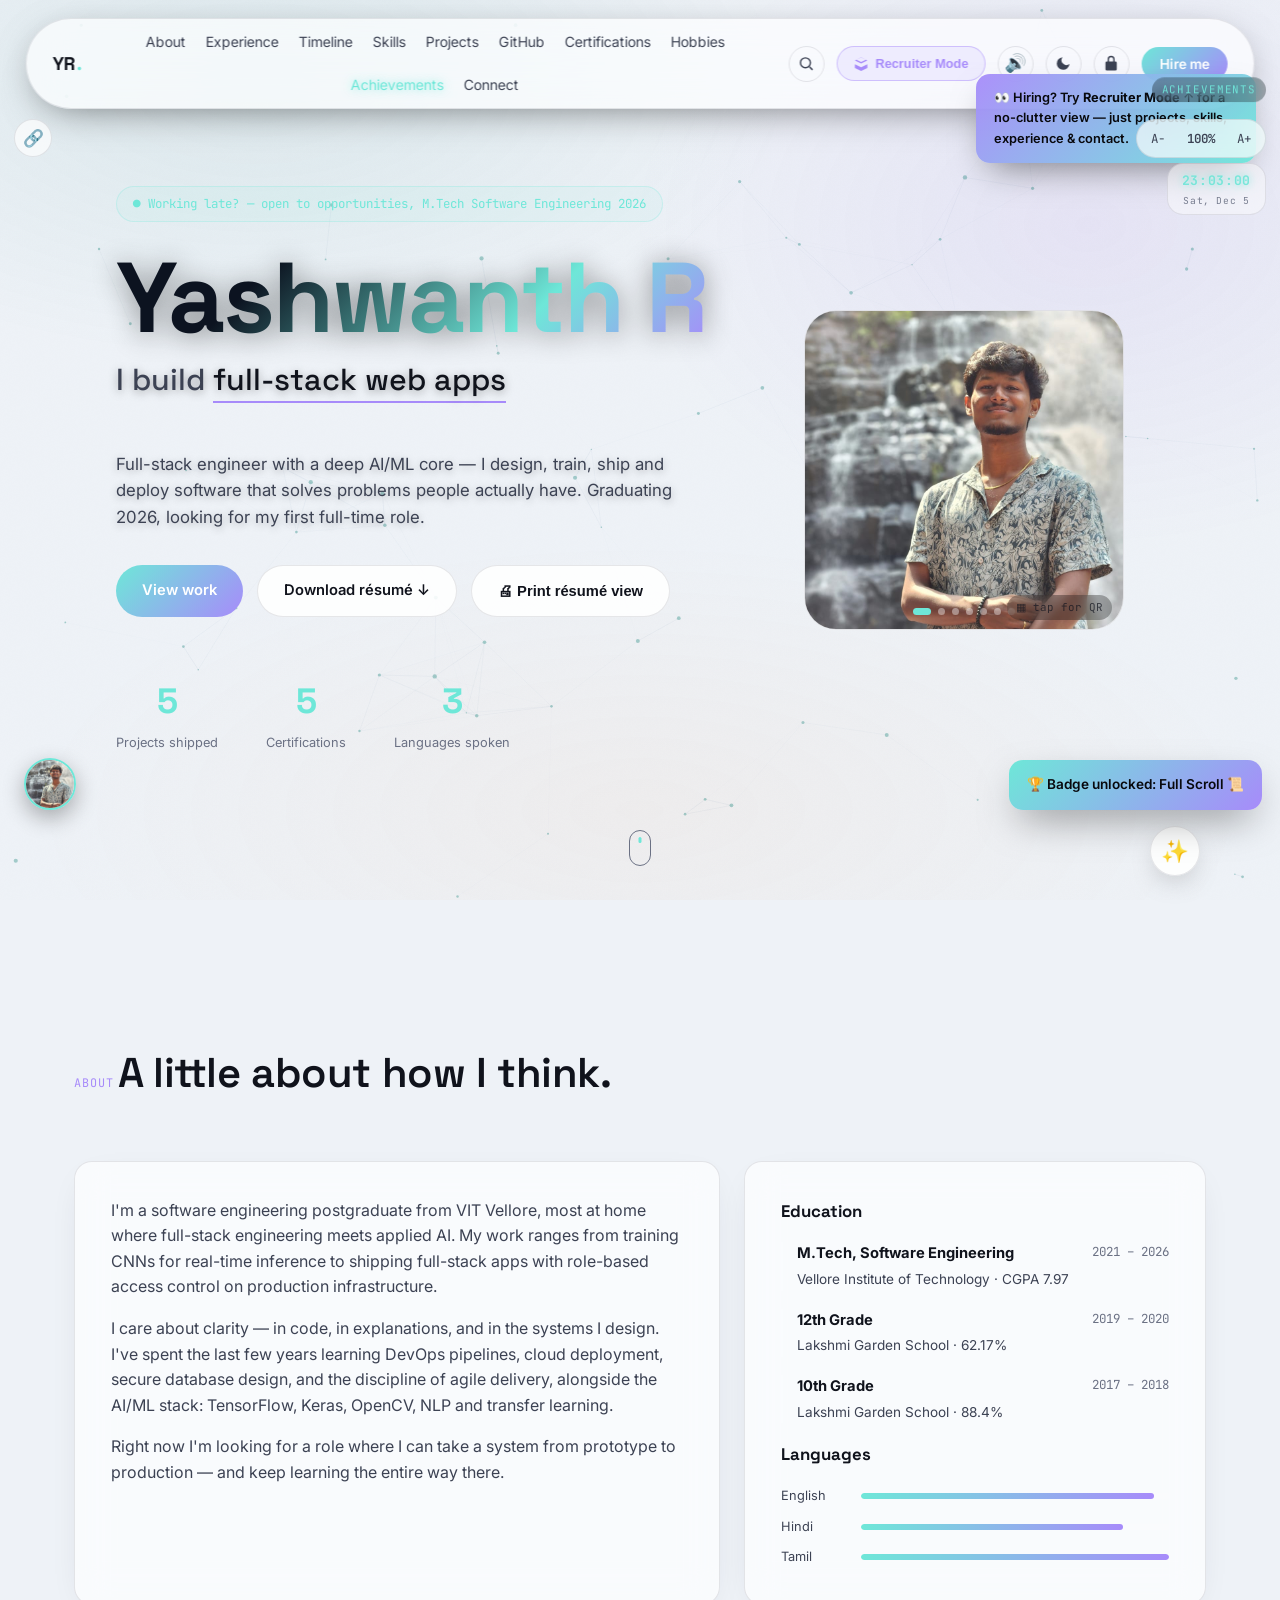
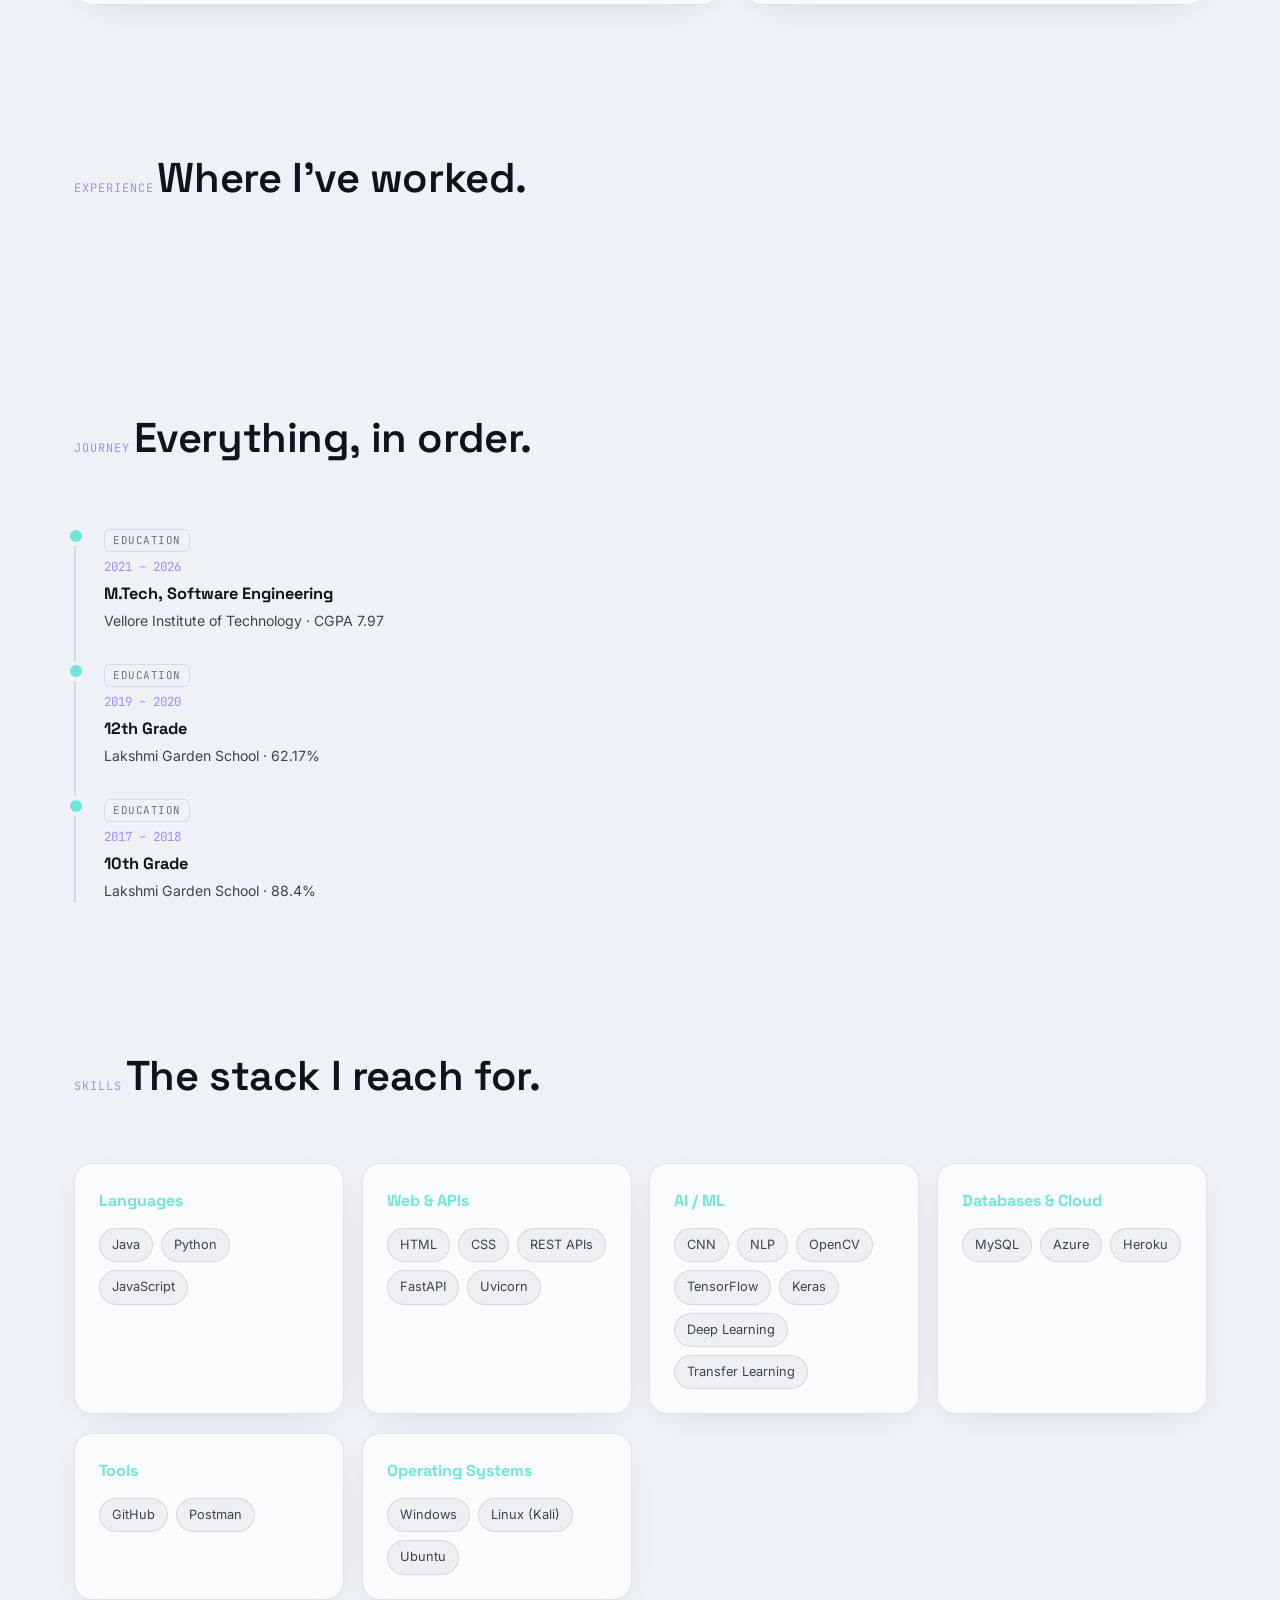
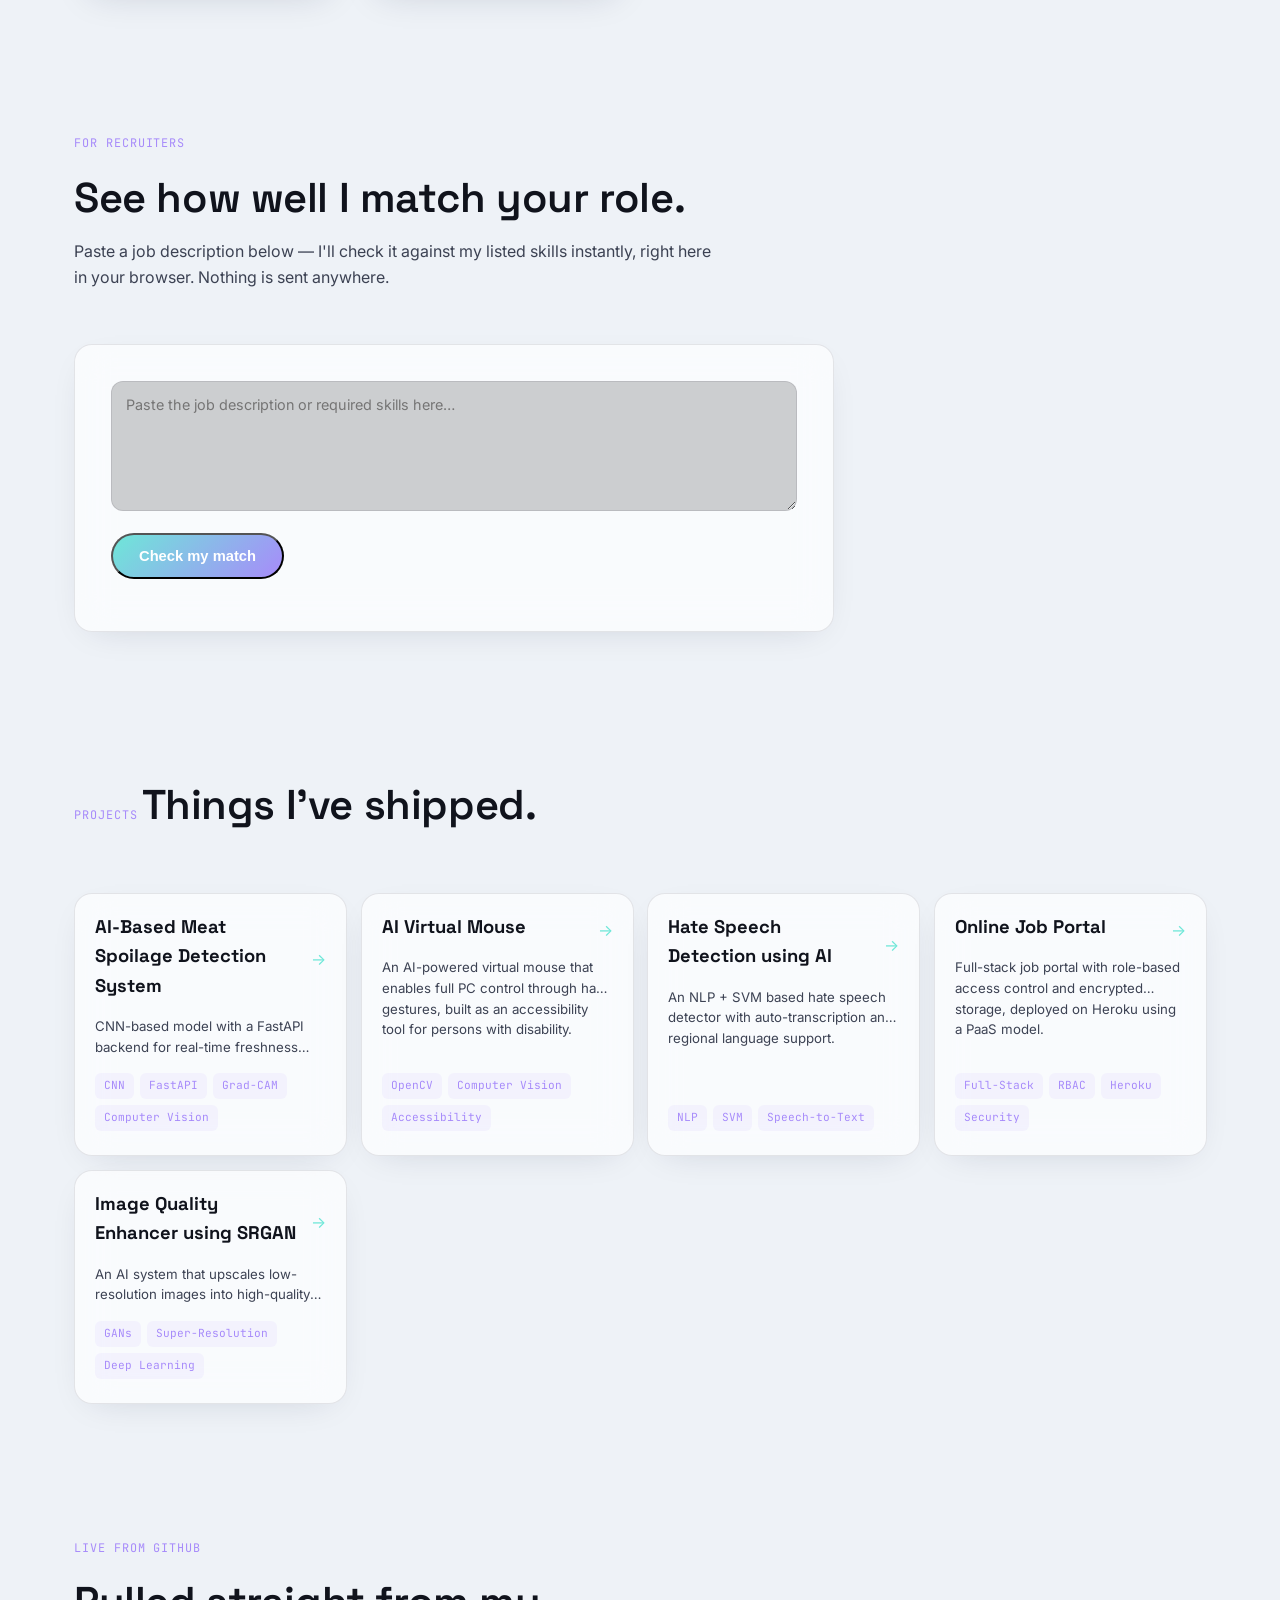
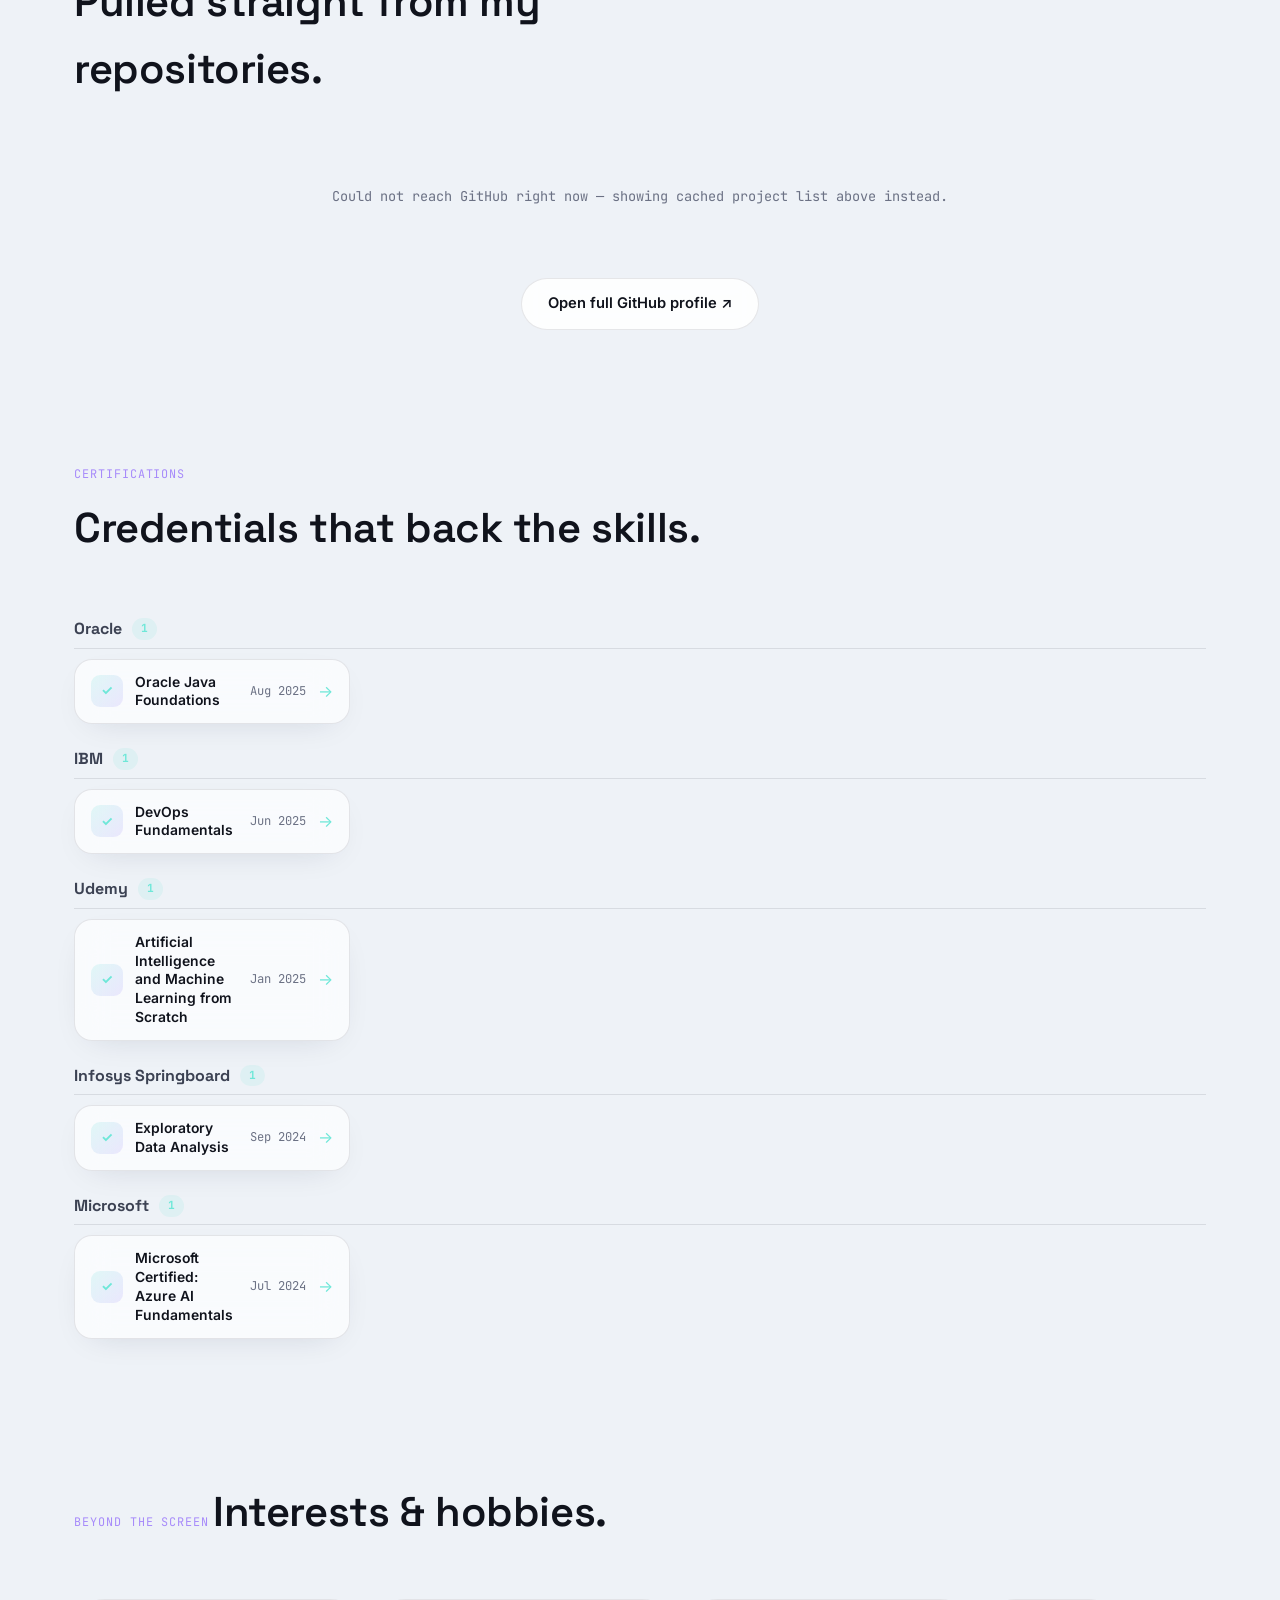
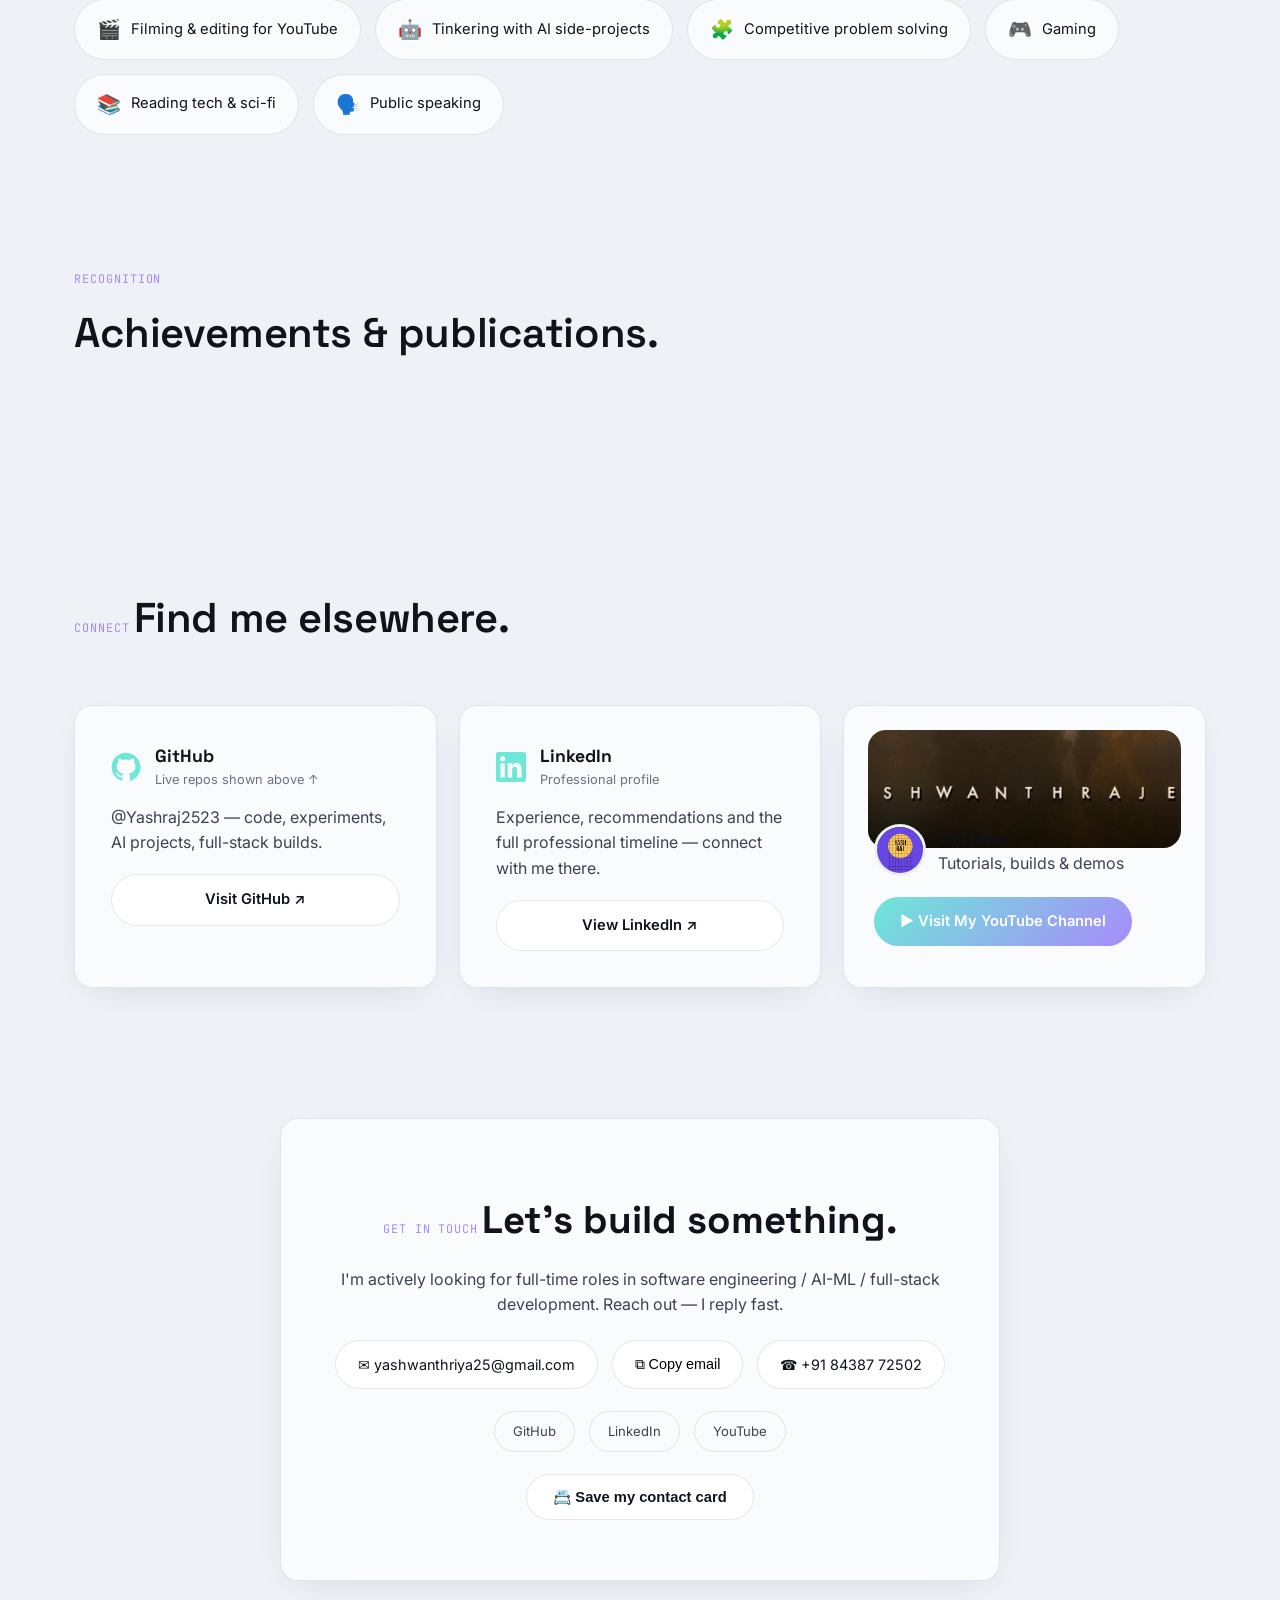
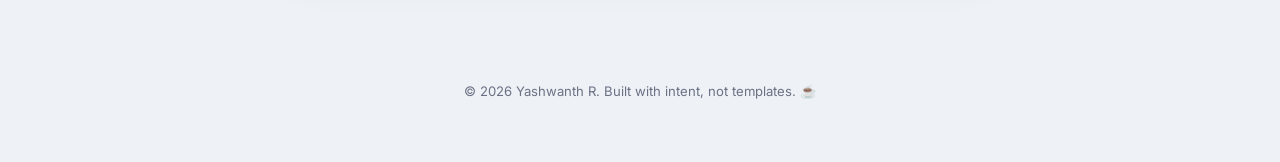
==== index.html @ ae6b4505 "Add files via upload" ====
<!DOCTYPE html>
<html lang="en">
<head>
<meta charset="UTF-8" />
<meta name="viewport" content="width=device-width, initial-scale=1.0" />
<title>Yashwanth R — Software Engineer | Full-Stack & AI/ML Portfolio</title>
<meta name="description" content="Portfolio of Yashwanth R — full-stack & AI/ML engineer graduating 2026 from VIT Vellore. Projects, certifications, live GitHub repos, and contact details for recruiters." />
<meta name="keywords" content="Yashwanth R, software engineer portfolio, full stack developer, AI ML engineer, fresher software engineer, VIT Vellore, Python developer, machine learning projects, hire fresher" />
<meta name="author" content="Yashwanth R" />
<link rel="canonical" href="https://yashraj2523.github.io/" />
<meta name="theme-color" content="#0a0d14" />
<meta property="og:title" content="Yashwanth R — Software Engineer" />
<meta property="og:description" content="Full-stack & AI/ML engineer, M.Tech Software Engineering 2026. Projects, certifications, GitHub & more." />
<meta property="og:type" content="website" />
<meta property="og:url" content="https://yashraj2523.github.io/" />
<meta name="twitter:card" content="summary" />
<link rel="icon" href="data:image/svg+xml,%3Csvg xmlns='http://www.w3.org/2000/svg' viewBox='0 0 32 32'%3E%3Crect width='32' height='32' rx='8' fill='%230a0d14'/%3E%3Ctext x='16' y='22' font-size='15' font-family='Arial' fill='%236ee7d8' text-anchor='middle'%3EYR%3C/text%3E%3C/svg%3E" />
<link rel="apple-touch-icon" href="data:image/svg+xml,%3Csvg xmlns='http://www.w3.org/2000/svg' viewBox='0 0 180 180'%3E%3Crect width='180' height='180' rx='40' fill='%230a0d14'/%3E%3Ctext x='90' y='118' font-size='80' font-family='Arial' fill='%236ee7d8' text-anchor='middle'%3EYR%3C/text%3E%3C/svg%3E" />
<link rel="manifest" href="manifest.json" />

<!-- Google Search Console: replace YOUR_VERIFICATION_CODE then uncomment
<meta name="google-site-verification" content="YOUR_VERIFICATION_CODE" />
-->

<!-- Google Analytics: replace G-XXXXXXXXXX with your GA4 Measurement ID then uncomment both tags
<script async src="https://www.googletagmanager.com/gtag/js?id=G-XXXXXXXXXX"></script>
<script>
  window.dataLayer = window.dataLayer || [];
  function gtag(){dataLayer.push(arguments);}
  gtag('js', new Date());
  gtag('config', 'G-XXXXXXXXXX');
</script>
-->


<link rel="preconnect" href="https://fonts.googleapis.com">
<link href="https://fonts.googleapis.com/css2?family=Space+Grotesk:wght@400;500;600;700&family=Inter:wght@400;500;600;700&family=JetBrains+Mono:wght@400;500&display=swap" rel="stylesheet">

<link rel="stylesheet" href="style.css" />
</head>
<body>

<!-- ================= INTRO SPLASH ================= -->
<div id="introSplash" class="intro-splash">
  <div class="intro-splash-inner">
    <span class="intro-logo">YR<span class="logo-dot">.</span></span>
    <p>For the full experience — animations, parallax &amp; all the little details —<br><strong>view this on a desktop.</strong></p>
    <div class="intro-progress"><div class="intro-progress-bar"></div></div>
  </div>
  <audio id="introSound" src="audio/intro-chime.mp3" preload="auto"></audio>
</div>

<!-- ================= AMBIENT BACKGROUND ================= -->
<div id="wallpaper"></div>
<canvas id="constellation"></canvas>
<canvas id="matrixCanvas" class="matrix-canvas hidden"></canvas>
<div class="grain"></div>

<!-- ================= CONNECT QUICK-JUMP (top-left) ================= -->
<a href="#connect" class="connect-quickjump" title="Jump to Connect">🔗</a>

<!-- ================= SCROLL SECTION LABEL ================= -->
<div id="scrollSectionLabel" class="scroll-section-label"></div>

<!-- ================= LIVE CLOCK ================= -->
<div id="liveClock" class="live-clock" title="Local time">
  <span id="clockDigital" class="clock-digital"></span>
  <svg id="clockAnalog" class="clock-analog hidden" viewBox="0 0 100 100">
    <circle cx="50" cy="50" r="46" class="clock-face" />
    <line id="clockHourHand" x1="50" y1="50" x2="50" y2="28" class="clock-hand clock-hand-hour" />
    <line id="clockMinHand" x1="50" y1="50" x2="50" y2="16" class="clock-hand clock-hand-min" />
    <line id="clockSecHand" x1="50" y1="50" x2="50" y2="12" class="clock-hand clock-hand-sec" />
    <circle cx="50" cy="50" r="2.5" class="clock-pin" />
  </svg>
  <span id="clockDate" class="clock-date"></span>
</div>

<!-- ================= FONT SIZE CONTROL (always visible) ================= -->
<div id="fontSizeControl" class="font-size-control" role="group" aria-label="Adjust text size">
  <button id="fontSizeDown" type="button" aria-label="Decrease text size">A−</button>
  <button id="fontSizeReset" type="button" aria-label="Reset text size" title="Reset">100%</button>
  <button id="fontSizeUp" type="button" aria-label="Increase text size">A+</button>
</div>

<!-- ================= NAV ================= -->

<nav class="navbar viewer-navbar glass">
  <a href="#" id="logoHome" class="logo">YR<span class="logo-dot">.</span></a>
  <div class="navlinks" id="navLinks"></div>
  <div class="nav-actions">
    <button id="searchBtn" class="icon-btn" title="Search (Ctrl+K)">
      <svg viewBox="0 0 24 24" fill="none" stroke="currentColor" stroke-width="2"><circle cx="11" cy="11" r="7"/><path d="M21 21l-4.3-4.3"/></svg>
    </button>
    <button id="recruiterModeBtn" class="recruiter-mode-pill" aria-pressed="false" title="Recruiter Mode — see only the essentials: projects, skills, experience, certs, contact">
      <svg viewBox="0 0 24 24" fill="currentColor" width="15" height="15"><path d="M12 2 2 7l10 5 10-5-10-5Zm0 7.5L4.5 6 12 2.5 19.5 6 12 9.5ZM2 13l10 5 10-5v6l-10 5-10-5v-6Z"/></svg>
      <span class="recruiter-label">Recruiter Mode</span>
    </button>
    <button id="soundToggleBtn" class="icon-btn" title="Toggle sound">🔊</button>
    <button id="themeToggle" class="icon-btn" title="Toggle light/dark">
      <svg id="themeIconMoon" viewBox="0 0 24 24" fill="currentColor"><path d="M21 12.79A9 9 0 1 1 11.21 3a7 7 0 0 0 9.79 9.79Z"/></svg>
      <svg id="themeIconSun" viewBox="0 0 24 24" fill="currentColor" style="display:none"><path d="M12 4V2m0 20v-2M4 12H2m20 0h-2M5.64 5.64 4.22 4.22m15.56 1.42 1.42-1.42M5.64 18.36l-1.42 1.42m15.56-1.42 1.42 1.42M12 7a5 5 0 1 0 0 10 5 5 0 0 0 0-10Z"/></svg>
    </button>
    <div class="nav-auth-wrap">
      <button id="adminLockBtn" class="icon-btn" type="button" title="Owner sign in">
        <svg viewBox="0 0 24 24" fill="currentColor"><path d="M12 1a5 5 0 0 0-5 5v3H6a2 2 0 0 0-2 2v9a2 2 0 0 0 2 2h12a2 2 0 0 0 2-2v-9a2 2 0 0 0-2-2h-1V6a5 5 0 0 0-5-5Zm-3 8V6a3 3 0 1 1 6 0v3H9Z"/></svg>
      </button>
      <div id="loginPopup" class="login-popup hidden">
        <div class="admin-field"><label>Email</label><input id="loginEmail" type="email" autocomplete="username" /></div>
        <div class="admin-field"><label>Password</label><input id="loginPass" type="password" autocomplete="current-password" /></div>
        <button id="loginSubmitBtn" class="btn btn-primary btn-block" type="button">Sign in</button>
        <p id="loginStatus" class="modal-status"></p>
      </div>
    </div>
    <button id="hireMeBtn" type="button" class="navcta">Hire me</button>
  </div>
</nav>

<button id="backToTop" class="back-to-top hidden" title="Back to top">↑</button>

<!-- ================= COMMAND PALETTE / GLOBAL SEARCH (Ctrl+K) ================= -->
<div id="paletteOverlay" class="modal-overlay hidden">
  <div class="glass modal-box palette-box">
    <input id="paletteInput" type="text" placeholder="Search projects, skills, certifications… or type a command" autocomplete="off" />
    <div id="paletteResults" class="palette-results"></div>
    <div class="palette-hint">↑↓ to navigate · Enter to select · Esc to close</div>
  </div>
</div>

<main id="scaleWrapper">

  <!-- ================= HERO ================= -->
  <section class="hero" id="hero">
    <div class="hero-inner hero-grid">
      <div class="hero-text">
        <p class="eyebrow" id="heroEyebrow" data-rotate-status>● Open to opportunities — M.Tech Software Engineering, 2026</p>
        <h1 class="hero-name" data-edit="hero_name">Yashwanth R</h1>
        <h2 class="hero-role">
          <span class="role-fixed">I build </span><span id="roleCycler" class="role-cycle">intelligent systems</span>
        </h2>
        <p class="hero-sub" data-edit="hero_sub">Full-stack engineer with a deep AI/ML core — I design, train, ship and deploy software that solves problems people actually have. Graduating 2026, looking for my first full-time role.</p>
        <div class="hero-actions">
          <a href="#projects" class="btn btn-primary">View work</a>
          <a id="resumeDownloadBtn" href="Yashwanth_Resume.pdf" download class="btn btn-glass">Download résumé ↓</a>
          <button id="printResumeBtn" type="button" class="btn btn-glass" title="Open a clean, printable one-page view of this portfolio">🖨 Print résumé view</button>
        </div>
        <div class="hero-stats">
          <div class="stat"><span class="stat-num" id="statProjects" data-count="0">0</span><span class="stat-label">Projects shipped</span></div>
          <div class="stat"><span class="stat-num" id="statCerts" data-count="0">0</span><span class="stat-label">Certifications</span></div>
          <div class="stat"><span class="stat-num" id="statLangs" data-count="0">0</span><span class="stat-label">Languages spoken</span></div>
        </div>
      </div>

      <div class="hero-photo-wrap">
        <div id="avatarFlip" class="avatar-flip" role="button" tabindex="0" aria-label="Click to reveal a QR code for this site" title="Click to flip: photo ↔ QR code">
          <div class="avatar-flip-inner">
            <div class="avatar-flip-front">
              <div id="profileSlideshow" class="slideshow glass" tabindex="0" aria-label="Profile photo slideshow">
                <div id="slideshowTrack" class="slideshow-track"></div>
                <button id="slidePrev" class="slide-arrow prev" aria-label="Previous photo" type="button">‹</button>
                <button id="slideNext" class="slide-arrow next" aria-label="Next photo" type="button">›</button>
                <div id="slideshowDots" class="slideshow-dots"></div>
              </div>
            </div>
            <div class="avatar-flip-back glass">
              <img id="qrImage" alt="QR code linking to this site" />
              <p>Scan to share this page</p>
              <button id="qrCopyBtn" class="btn btn-glass" type="button">Copy link instead</button>
            </div>
          </div>
          <span class="avatar-flip-hint" aria-hidden="true">▦ tap for QR</span>
        </div>
      </div>
    </div>
    <div class="scroll-cue"><span></span></div>
  </section>

  <!-- ================= ABOUT ================= -->
  <section class="section" id="about">
    <div class="section-head">
      <span class="tag">About</span>
      <h2>A little about how I think.</h2>
    </div>
    <div class="about-grid">
      <div class="glass panel about-text" data-edit="about_text">
        <p>I'm a software engineering postgraduate from VIT Vellore (CGPA 7.97), most at home where full-stack engineering meets applied AI. My work ranges from training CNNs for real-time inference to shipping full-stack apps with role-based access control on production infrastructure.</p>
        <p>I care about clarity — in code, in explanations, and in the systems I design. I've spent the last few years learning DevOps pipelines, cloud deployment, secure database design, and the discipline of agile delivery, alongside the AI/ML stack: TensorFlow, Keras, OpenCV, NLP and transfer learning.</p>
        <p>Right now I'm looking for a role where I can take a system from prototype to production — and keep learning the entire way there.</p>
      </div>
      <div class="glass panel about-edu">
        <h3>Education</h3>
        <div id="eduList"></div>
        <h3 class="lang-head">Languages</h3>
        <div class="lang-bars" id="langBars"></div>
      </div>
    </div>
  </section>

  <!-- ================= EXPERIENCE ================= -->
  <section class="section" id="experience">
    <div class="section-head">
      <span class="tag">Experience</span>
      <h2>Where I've worked.</h2>
    </div>
    <div class="experience-list" id="experienceList"></div>
  </section>

  <!-- ================= TIMELINE ================= -->
  <section class="section" id="timeline">
    <div class="section-head">
      <span class="tag">Journey</span>
      <h2>Everything, in order.</h2>
    </div>
    <div class="timeline-track" id="timelineTrack"></div>
  </section>

  <!-- ================= SKILLS ================= -->
  <section class="section" id="skills">
    <div class="section-head">
      <span class="tag">Skills</span>
      <h2>The stack I reach for.</h2>
    </div>
    <div class="skills-grid" id="skillsGrid">
      <!-- populated by JS from SITE_DATA so it's editable -->
    </div>
  </section>

  <!-- ================= SKILL MATCH ANALYZER ================= -->
  <section class="section" id="skillMatch">
    <div class="section-head">
      <span class="tag">For Recruiters</span>
      <h2>See how well I match your role.</h2>
      <p class="muted" style="margin-top:8px;">Paste a job description below — I'll check it against my listed skills instantly, right here in your browser. Nothing is sent anywhere.</p>
    </div>
    <div class="glass panel" style="max-width:760px;">
      <textarea id="jdInput" placeholder="Paste the job description or required skills here…" style="width:100%; min-height:130px; background:rgba(0,0,0,.18); border:1px solid var(--glass-border); border-radius:12px; padding:14px; color:var(--ink-0); font-size:.9rem; font-family:inherit; resize:vertical;"></textarea>
      <div style="display:flex; gap:12px; align-items:center; margin-top:14px; flex-wrap:wrap;">
        <button id="analyzeJdBtn" type="button" class="btn btn-primary">Check my match</button>
        <span id="jdMatchScore" class="muted" style="font-size:.9rem;"></span>
      </div>
      <div id="jdMatchResults" style="margin-top:16px;"></div>
    </div>
  </section>

  <!-- ================= PROJECTS ================= -->
  <section class="section" id="projects">
    <div class="section-head">
      <span class="tag">Projects</span>
      <h2>Things I've shipped.</h2>
    </div>
    <div class="projects-grid" id="projectsGrid"></div>
  </section>

  <!-- ================= GITHUB LIVE ================= -->
  <section class="section" id="repos">
    <div class="section-head">
      <span class="tag">Live from GitHub</span>
      <h2>Pulled straight from my repositories.</h2>
    </div>
    <div id="githubStatsStrip" class="github-stats-strip"></div>
    <div id="githubStatus" class="github-status">Fetching latest repositories…</div>
    <div class="repos-grid" id="reposGrid">
      <div class="skeleton-card"></div><div class="skeleton-card"></div><div class="skeleton-card"></div>
    </div>
    <div class="center-row">
      <a href="https://github.com/Yashraj2523" target="_blank" rel="noopener" class="btn btn-glass">Open full GitHub profile ↗</a>
    </div>
  </section>

  <!-- ================= CERTIFICATIONS ================= -->
  <section class="section" id="certs">
    <div class="section-head">
      <span class="tag">Certifications</span>
      <h2>Credentials that back the skills.</h2>
    </div>
    <div class="certs-list" id="certsList"></div>
  </section>

  <!-- ================= HOBBIES ================= -->
  <section class="section" id="hobbies">
    <div class="section-head">
      <span class="tag">Beyond the screen</span>
      <h2>Interests & hobbies.</h2>
    </div>
    <div class="hobbies-row" id="hobbiesRow"></div>
  </section>

  <!-- ================= ACHIEVEMENTS & PUBLICATIONS ================= -->
  <section class="section" id="achievements">
    <div class="section-head">
      <span class="tag">Recognition</span>
      <h2>Achievements & publications.</h2>
    </div>
    <div class="achievements-grid" id="achievementsGrid"></div>
    <div class="publications-list" id="publicationsList"></div>
  </section>

  <div id="customSectionsContainer"></div>

  <!-- ================= CONNECT ================= -->
  <section class="section" id="connect">
    <div class="section-head">
      <span class="tag">Connect</span>
      <h2>Find me elsewhere.</h2>
    </div>
    <div class="connect-grid" id="connectGrid">

      <div class="glass panel connect-card">
        <div class="connect-top">
          <svg class="connect-icon" viewBox="0 0 24 24" fill="currentColor"><path d="M12 .5C5.65.5.5 5.66.5 12.02c0 5.09 3.29 9.4 7.86 10.93.58.1.79-.25.79-.56v-2.17c-3.2.69-3.88-1.37-3.88-1.37-.52-1.34-1.28-1.7-1.28-1.7-1.05-.72.08-.7.08-.7 1.16.08 1.78 1.2 1.78 1.2 1.03 1.77 2.7 1.26 3.36.96.1-.74.4-1.26.72-1.55-2.56-.29-5.25-1.28-5.25-5.7 0-1.26.45-2.29 1.2-3.1-.12-.29-.52-1.47.11-3.06 0 0 .98-.31 3.2 1.18a11.1 11.1 0 0 1 5.83 0c2.22-1.5 3.2-1.18 3.2-1.18.63 1.59.23 2.77.11 3.06.75.81 1.2 1.84 1.2 3.1 0 4.43-2.7 5.4-5.27 5.69.42.36.78 1.07.78 2.16v3.2c0 .31.21.67.8.56 4.56-1.53 7.85-5.84 7.85-10.93C23.5 5.66 18.35.5 12 .5Z"/></svg>
          <div><h3>GitHub</h3><p>Live repos shown above ↑</p></div>
        </div>
        <p class="muted">@Yashraj2523 — code, experiments, AI projects, full-stack builds.</p>
        <a href="https://github.com/Yashraj2523" target="_blank" rel="noopener" class="btn btn-glass btn-block">Visit GitHub ↗</a>
      </div>

      <div class="glass panel connect-card" id="linkedinCard">
        <div class="connect-top">
          <svg class="connect-icon" viewBox="0 0 24 24" fill="currentColor"><path d="M20.45 20.45h-3.55v-5.57c0-1.33-.02-3.04-1.85-3.04-1.85 0-2.14 1.45-2.14 2.94v5.67H9.36V9h3.41v1.56h.05c.48-.9 1.64-1.85 3.38-1.85 3.6 0 4.27 2.37 4.27 5.45v6.29ZM5.34 7.43a2.06 2.06 0 1 1 0-4.12 2.06 2.06 0 0 1 0 4.12ZM7.12 20.45H3.56V9h3.56v11.45ZM22.22 0H1.77C.8 0 0 .78 0 1.75v20.5C0 23.22.8 24 1.77 24h20.45c.98 0 1.78-.78 1.78-1.75V1.75C24 .78 23.2 0 22.22 0Z"/></svg>
          <div><h3>LinkedIn</h3><p>Professional profile</p></div>
        </div>
        <p class="muted" data-edit="linkedin_blurb">Experience, recommendations and the full professional timeline — connect with me there.</p>
        <a href="https://www.linkedin.com/in/yashraj2523/" target="_blank" rel="noopener" class="btn btn-glass btn-block">View LinkedIn ↗</a>
      </div>

      <div class="glass panel connect-card connect-card-youtube" id="youtubeCard">
        <div class="yt-banner" id="ytBanner">
          <img id="ytBannerImg" alt="YouTube channel banner" loading="lazy" onerror="this.closest('.yt-banner').classList.add('yt-banner-fallback'); this.style.display='none';" />
          <div class="yt-banner-overlay"></div>
        </div>
        <div class="yt-card-body">
          <img id="ytLogoImg" class="yt-logo" alt="Channel logo" loading="lazy" onerror="this.src='data:image/svg+xml,%3Csvg xmlns=%27http://www.w3.org/2000/svg%27 viewBox=%270 0 72 72%27%3E%3Crect width=%2772%27 height=%2772%27 rx=%2736%27 fill=%27%23ff0000%27/%3E%3Cpath d=%27M30 24l18 12-18 12V24Z%27 fill=%27%23fff%27/%3E%3C/svg%3E';" />
          <div class="yt-card-info">
            <h3>YouTube</h3>
            <p class="muted">Tutorials, builds &amp; demos</p>
            <p id="ytSubs" class="yt-subs"></p>
          </div>
          <a href="https://youtube.com/@yashwanthrajesh4726" target="_blank" rel="noopener" class="btn btn-primary yt-visit-btn">▶ Visit My YouTube Channel</a>
        </div>
      </div>

    </div>
  </section>

  <!-- ================= CONTACT ================= -->
  <section class="section contact-section" id="contact">
    <div class="glass panel contact-panel">
      <span class="tag">Get in touch</span>
      <h2>Let's build something.</h2>
      <p class="muted">I'm actively looking for full-time roles in software engineering / AI-ML / full-stack development. Reach out — I reply fast.</p>
      <div class="contact-row">
        <a href="mailto:yashwanthriya25@gmail.com" class="contact-pill">✉ yashwanthriya25@gmail.com</a>
        <button id="copyEmailBtn" class="contact-pill" type="button">⧉ Copy email</button>
        <a href="tel:+918438772502" class="contact-pill">☎ +91 84387 72502</a>
      </div>
      <div class="contact-row">
        <a href="https://github.com/Yashraj2523" target="_blank" class="icon-pill">GitHub</a>
        <a href="https://www.linkedin.com/in/yashraj2523/" target="_blank" class="icon-pill">LinkedIn</a>
        <a href="https://youtube.com/@yashwanthrajesh4726" target="_blank" class="icon-pill">YouTube</a>
      </div>
      <div class="contact-row">
        <button id="saveContactBtn" type="button" class="btn btn-glass" title="Save my contact details directly to your phone">📇 Save my contact card</button>
      </div>
    </div>
  </section>

  <footer class="footer">
    <p>© <span id="year"></span> Yashwanth R. Built with intent, not templates. <span id="coffeeEgg" title="" style="cursor:default;">☕</span></p>
  </footer>

</main>

<button id="funLauncherBtn" class="floating-game-btn" title="Play, get hints & try the quiz">✨</button>
<button id="quizLauncherBtn" class="floating-quiz-btn gated-icon hidden" title="Quick tech quiz">🧠</button>

<!-- ================= TECH QUIZ ================= -->
<div id="quizOverlay" class="modal-overlay hidden">
  <div class="glass modal-box quiz-box">
    <button id="quizCloseBtn" class="modal-close" aria-label="Close">✕</button>
    <div id="quizQuestionView">
      <h3>🧠 Quick tech quiz</h3>
      <p class="muted" id="quizQuestionText" style="margin:10px 0 16px;"></p>
      <div id="quizOptions" class="quiz-options"></div>
    </div>
    <div id="quizCorrectView" class="quiz-result hidden">
      <h3>🎉 Nailed it!</h3>
      <p class="muted">Here's a little reward for getting it right.</p>
      <div class="quiz-video-wrap">
        <iframe id="quizRewardVideoFrame" class="hidden" src="" title="Reward video" frameborder="0" allow="autoplay; encrypted-media" allowfullscreen></iframe>
        <video id="quizRewardVideoLocal" class="hidden" controls playsinline></video>
      </div>
      <button id="quizPlayAgainBtn" class="btn btn-glass" style="margin-top:14px;">Try another question</button>
    </div>
    <div id="quizWrongView" class="quiz-result hidden">
      <h3>Close, but not quite!</h3>
      <p class="muted">No worries — there's still a small gift waiting for you. Want another shot at it?</p>
      <div class="quiz-retry-row">
        <button id="quizRetryBtn" class="btn btn-primary">Yes, try again</button>
        <button id="quizSkipBtn" class="btn btn-glass">Maybe later</button>
      </div>
    </div>
  </div>
</div>

<!-- ================= AVATAR ASSISTANT ================= -->
<button id="avatarAssistantBtn" class="avatar-assistant-btn" title="Ask me something">
  <img src="images/profile/me1.jpg" alt="Chat with Yashwanth's avatar" />
</button>
<div id="avatarAssistantPanel" class="avatar-assistant-panel hidden">
  <div class="avatar-assistant-head">
    <img src="images/profile/me1.jpg" alt="" />
    <div><strong>Ask me anything</strong><span>Scripted assistant — not live, but tries to help</span></div>
    <button id="avatarAssistantClose" aria-label="Close">✕</button>
  </div>
  <div id="avatarAssistantMessages" class="avatar-assistant-messages"></div>
  <div class="avatar-assistant-quick" id="avatarAssistantQuick"></div>
  <div class="avatar-assistant-input-row">
    <input id="avatarAssistantInput" type="text" placeholder="Type a question…" />
    <button id="avatarAssistantSend" aria-label="Send">➤</button>
  </div>
</div>

<!-- ================= FLOATING GIMMICK CONTROLS ================= -->
<canvas id="fireflyCanvas" class="firefly-canvas"></canvas>
<div id="floatingStar" class="floating-star hidden" title="Catch me!">⭐</div>
<button id="gameLauncherBtn" class="floating-game-btn gated-icon hidden" title="Play a mini-game">🎮</button>
<button id="hintsBtn" class="floating-hints-btn gated-icon hidden" title="Easter egg hints">💡</button>
<div id="hintsPanel" class="glass hints-panel hidden">
  <button id="hintsCloseBtn" class="modal-close" aria-label="Close">✕</button>
  <h3>🔍 Things to find</h3>
  <ul id="hintsList" class="hints-list"></ul>
  <p class="settings-hint" id="hintsProgress" style="margin-top:10px;"></p>
</div>

<!-- ================= HIRE ME ================= -->
<div id="hireMeOverlay" class="modal-overlay hidden">
  <div class="glass modal-box hire-me-box">
    <button id="hireMeClose" class="modal-close" aria-label="Close">✕</button>
    <h3>💼 Let's talk.</h3>
    <p class="muted modal-sub">Drop your details and what you have in mind — I get notified right away and reply personally.</p>
    <input id="hireName" type="text" placeholder="Your name" autocomplete="name" required />
    <input id="hireCompany" type="text" placeholder="Company / organization (optional)" autocomplete="organization" />
    <input id="hireContact" type="text" placeholder="Email or phone number" autocomplete="email" required />
    <textarea id="hireMessage" rows="4" placeholder="Role, project, timeline — whatever's useful"></textarea>
    <button id="hireMeSubmit" class="btn btn-primary btn-block">Send</button>
    <p id="hireMeStatus" class="modal-status"></p>
  </div>
</div>

<!-- ================= VISITOR INFO GATE (before games/hints) ================= -->
<div id="visitorGateOverlay" class="modal-overlay hidden">
  <div class="glass modal-box">
    <button id="visitorGateClose" class="modal-close" aria-label="Close">✕</button>
    <h3>👋 Quick intro before you play</h3>
    <p class="muted modal-sub">Tell me who's stopping by — takes 10 seconds, then the games and hidden extras unlock.</p>
    <input id="visitorName" type="text" placeholder="Your name" autocomplete="name" />
    <input id="visitorContact" type="text" placeholder="Email, mobile, or Instagram handle" autocomplete="email" />
    <button id="visitorGateSubmit" class="btn btn-primary btn-block">Unlock & continue</button>
    <p id="visitorGateStatus" class="modal-status"></p>
  </div>
</div>

<!-- ================= GAME HUB (Bug Squash / Snake / Dino) ================= -->
<div id="gameOverlay" class="modal-overlay hidden">
  <div class="glass modal-box game-box">
    <button id="gameCloseBtn" class="modal-close" aria-label="Close">✕</button>

    <div id="gameMenu">
      <h3>🎮 Mini-games</h3>
      <p class="muted" style="margin-bottom:14px;">Take a break. High scores are saved on this device.</p>
      <div class="game-menu-grid">
        <button class="game-menu-card" data-game="bugsquash"><span>🐛</span>Bug Squash</button>
        <button class="game-menu-card" data-game="snake"><span>🐍</span>Snake</button>
        <button class="game-menu-card" data-game="dino"><span>🦖</span>Dino Runner</button>
      </div>
    </div>

    <div id="gameBugSquash" class="game-panel hidden">
      <button class="game-back-btn" data-back>← Games</button>
      <h3>🐛 Bug Squash</h3>
      <p class="muted">Squash bugs before they reach the bottom.</p>
      <div class="game-hud"><span>Score: <strong id="gameScore">0</strong></span><span>Time: <strong id="gameTime">30</strong>s</span><span>Best: <strong id="gameBest">0</strong></span></div>
      <div id="gameField" class="game-field">
        <div id="gameStartOverlay" class="game-start-overlay"><p class="game-howto">🐛 Click bugs before they reach the bottom. Faster reflexes = higher score. 30 seconds on the clock.</p><button id="gameStartBtn" class="btn btn-primary">Start game</button></div>
      </div>
    </div>

    <div id="gameSnake" class="game-panel hidden">
      <button class="game-back-btn" data-back>← Games</button>
      <h3>🐍 Snake</h3>
      <p class="muted">Arrow keys or swipe. Eat the 🐛, don't bite yourself.</p>
      <div class="game-hud"><span>Score: <strong id="snakeScore">0</strong></span><span>Best: <strong id="snakeBest">0</strong></span></div>
      <div class="game-canvas-wrap">
        <canvas id="snakeCanvas" width="360" height="360"></canvas>
        <div id="snakeStartOverlay" class="game-start-overlay"><p class="game-howto">🐍 Use arrow keys (or swipe on mobile) to steer. Eat the 🐛 to grow — don't run into yourself or the walls.</p><button id="snakeStartBtn" class="btn btn-primary">Start game</button></div>
      </div>
    </div>

    <div id="gameDino" class="game-panel hidden">
      <button class="game-back-btn" data-back>← Games</button>
      <h3>🦖 Dino Runner</h3>
      <p class="muted">Space, ↑, or tap to jump over the bugs.</p>
      <div class="game-hud"><span>Score: <strong id="dinoScore">0</strong></span><span>Best: <strong id="dinoBest">0</strong></span></div>
      <div class="game-canvas-wrap">
        <canvas id="dinoCanvas" width="360" height="200"></canvas>
        <div id="dinoStartOverlay" class="game-start-overlay"><p class="game-howto">🦖 Press Space, ↑, or tap to jump over the bugs. It speeds up the longer you survive.</p><button id="dinoStartBtn" class="btn btn-primary">Start game</button></div>
      </div>
    </div>
  </div>
</div>

<!-- ================= BADGE TOAST ================= -->
<div id="badgeToast" class="badge-toast hidden"></div>

<!-- ================= PROJECT POPUP MODAL ================= -->
<div id="projectModalOverlay" class="modal-overlay hidden" role="dialog" aria-modal="true" aria-labelledby="projModalTitle">
  <div class="glass modal-box project-modal-box">
    <button class="modal-close" id="projModalClose" aria-label="Close">✕</button>
    <h3 id="projModalTitle"></h3>
    <p id="projModalDesc" class="muted"></p>
    <div id="projModalTags" class="project-tags modal-tags"></div>
    <div id="projModalMetrics" class="metrics-row"></div>
    <div id="projModalFeaturesWrap">
      <h4 class="modal-subhead">Features</h4>
      <ul id="projModalFeatures" class="modal-feature-list"></ul>
    </div>
    <div id="projModalCaseStudyWrap" class="case-study-wrap">
      <div id="projModalApproachBlock" class="case-study-block">
        <h4 class="modal-subhead">Approach</h4>
        <p id="projModalApproach"></p>
      </div>
      <div id="projModalChallengesBlock" class="case-study-block">
        <h4 class="modal-subhead">Challenges</h4>
        <p id="projModalChallenges"></p>
      </div>
      <div id="projModalResultBlock" class="case-study-block">
        <h4 class="modal-subhead">Result</h4>
        <p id="projModalResult"></p>
      </div>
      <div id="projModalLessonsBlock" class="case-study-block">
        <h4 class="modal-subhead">What I learned</h4>
        <p id="projModalLessons"></p>
      </div>
    </div>
    <div id="projModalShotsWrap" class="modal-shots-wrap">
      <h4 class="modal-subhead">Screenshots</h4>
      <div id="projModalShots" class="modal-shots-grid"></div>
    </div>
    <div class="modal-link-row">
      <a id="projModalGithub" href="#" target="_blank" rel="noopener" class="btn btn-glass">GitHub ↗</a>
      <a id="projModalDemo" href="#" target="_blank" rel="noopener" class="btn btn-primary">Live demo ↗</a>
    </div>
  </div>
</div>

<!-- ================= CERTIFICATION POPUP MODAL ================= -->
<div id="certModalOverlay" class="modal-overlay hidden" role="dialog" aria-modal="true" aria-labelledby="certModalTitle">
  <div class="glass modal-box cert-modal-box">
    <button class="modal-close" id="certModalClose" aria-label="Close">✕</button>
    <h3 id="certModalTitle"></h3>
    <p id="certModalMeta" class="muted"></p>
    <div id="certViewerWrap" class="cert-viewer-wrap">
      <div id="certViewerCanvas" class="cert-viewer-canvas">
        <div id="certViewerLoading" class="cert-loading hidden">Loading certificate…</div>
        <img id="certViewerImg" class="cert-viewer-img hidden" alt="Certificate" />
        <iframe id="certViewerPdf" class="cert-viewer-pdf hidden" title="Certificate PDF"></iframe>
        <p id="certViewerEmpty" class="muted cert-viewer-empty hidden">Certificate file coming soon.</p>
      </div>
      <div class="cert-viewer-controls">
        <button id="certZoomOut" title="Zoom out">−</button>
        <button id="certZoomReset" title="Reset zoom">⤾</button>
        <button id="certZoomFit" title="Fit to screen">⛶</button>
        <button id="certZoomIn" title="Zoom in">+</button>
      </div>
    </div>
  </div>
</div>

<!-- Supabase client (only loaded if you fill in config.js) -->
<script src="https://unpkg.com/@supabase/supabase-js@2"></script>
<script src="https://cdn.jsdelivr.net/npm/@emailjs/browser@4/dist/email.min.js"></script>
<script src="config.js"></script>
<script src="data.js"></script>
<script src="app.js"></script>
<script>
  if ('serviceWorker' in navigator){
    window.addEventListener('load', () => {
      navigator.serviceWorker.register('sw.js').catch(() => {});
    });
  }
</script>
<!-- Printable résumé — hidden on screen, populated by JS, shown only during print -->
<div id="printResumeDoc" class="print-resume-doc"></div>

</body>
</html>
---- style.css ----
/* ============ TOKENS ============ */
:root{
  --bg-0:#0a0d14;
  --bg-1:#0f1320;
  --ink-0:#eef1f8;
  --ink-1:#aab2c5;
  --ink-2:#6b7488;
  --accent-1:#6ee7d8;   /* aqua glass */
  --accent-2:#a78bfa;   /* soft violet */
  --accent-3:#f0a8d0;   /* faint pink, used sparingly */
  --glass-bg: rgba(255,255,255,0.045);
  --glass-bg-strong: rgba(255,255,255,0.07);
  --glass-border: rgba(255,255,255,0.09);
  --node-color: 160,220,210;
  --line-color: 120,180,200;
  --radius-lg: 28px;
  --radius-md: 18px;
  --radius-sm: 12px;
  --ease: cubic-bezier(.22,1,.36,1);
  --maxw: 1180px;
  --font-display:'Space Grotesk', sans-serif;
  --font-body:'Inter', sans-serif;
  --font-mono:'JetBrains Mono', monospace;
  --body-bg-grad:
    radial-gradient(circle at 15% 0%, rgba(110,231,216,0.07), transparent 45%),
    radial-gradient(circle at 85% 20%, rgba(167,139,250,0.08), transparent 45%),
    linear-gradient(180deg,var(--bg-0),var(--bg-1) 40%,var(--bg-0));
}

html[data-theme="light"]{
  --bg-0:#eef2f7;
  --bg-1:#dde4ee;
  --ink-0:#10131c;
  --ink-1:#3c4253;
  --ink-2:#6b7184;
  --accent-1:#0a7d72;
  --accent-2:#6d28d9;
  --glass-bg: rgba(255,255,255,0.68);
  --glass-bg-strong: rgba(255,255,255,0.88);
  --glass-border: rgba(20,25,45,0.10);
  --node-color: 10,125,114;
  --line-color: 70,110,150;
  --body-bg-grad:
    radial-gradient(circle at 15% 0%, rgba(10,125,114,0.08), transparent 45%),
    radial-gradient(circle at 85% 20%, rgba(109,40,217,0.07), transparent 45%),
    linear-gradient(180deg,var(--bg-0),var(--bg-1) 40%,var(--bg-0));
}
html[data-theme="light"] .hero-name{
  background:linear-gradient(135deg,#0c1320 25%, var(--accent-1) 70%, var(--accent-2));
  -webkit-background-clip:text; background-clip:text; color:transparent;
}
html[data-theme="light"] .panel{ box-shadow:0 10px 35px -18px rgba(20,30,60,.18); }
html[data-theme="light"] .panel:hover{ box-shadow:0 20px 50px -20px rgba(20,30,60,.22); }
html[data-theme="light"] .navcta{ color:#fff; }
html[data-theme="light"] .btn-primary{ color:#fff; }
html[data-theme="light"] ::-webkit-scrollbar-thumb{ background:rgba(20,25,45,.16); }
html[data-theme="light"] .skill-tag{ background:rgba(20,25,45,.05); }
html[data-theme="light"] .grain{ opacity:.015; }
html, body, .panel, .navbar, .btn, .skill-tag, .repo-card, .cert-item, .hobby-chip, .icon-btn, .contact-pill, .icon-pill{
  transition: background .5s var(--ease), color .5s var(--ease), border-color .5s var(--ease), box-shadow .5s var(--ease), transform .35s var(--ease);
}
html{ transition: none; }
body{ transition: background .5s var(--ease), color .5s var(--ease); }

*{margin:0;padding:0;box-sizing:border-box;}
html{scroll-behavior:smooth;}
#scaleWrapper{ transition: zoom .35s var(--ease); }
@media (prefers-reduced-motion: reduce){
  html{scroll-behavior:auto;}
  *{animation-duration:.01ms !important; transition-duration:.01ms !important;}
}

body{
  background: var(--bg-0);
  color:var(--ink-0);
  font-family:var(--font-body);
  line-height:1.6;
  min-height:100vh;
  overflow-x:hidden;
}

a{color:inherit; text-decoration:none;}
img{max-width:100%;display:block;}
::selection{background:rgba(110,231,216,.3);}

:focus-visible{ outline:2px solid var(--accent-1); outline-offset:3px; border-radius:4px; }

/* Native <select> popups default to a white background in most browsers regardless of
   page theme — this forces the closed control AND the dropdown's own options to match
   the site's dark surface, so text stays visible instead of light-on-white until hover. */
select{
  color-scheme: dark;
  background-color:rgba(0,0,0,.18); color:var(--ink-0);
}
select option{
  background-color:#12141c; color:var(--ink-0);
}
html[data-theme="light"] select{ color-scheme: light; background-color:rgba(255,255,255,.6); color:var(--ink-0); }
html[data-theme="light"] select option{ background-color:#fff; color:#141824; }

/* ============ UNIQUE SCROLLBAR (replaces the old % progress bar) ============ */
html{ scrollbar-width:thin; scrollbar-color: var(--accent-1) transparent; }
::-webkit-scrollbar{ width:11px; }
::-webkit-scrollbar-track{ background:transparent; }
::-webkit-scrollbar-thumb{
  background: linear-gradient(180deg, var(--accent-1), var(--accent-2), var(--accent-1));
  border-radius:999px;
  background-size: 100% 300%;
  border: 2px solid transparent;
  background-clip: padding-box;
  box-shadow: 0 0 10px rgba(110,231,216,.45);
  animation: scrollbarShimmer 5s linear infinite, scrollbarGlow 3s ease-in-out infinite;
  transition: box-shadow .3s var(--ease);
}
::-webkit-scrollbar-thumb:hover{ box-shadow: 0 0 18px rgba(110,231,216,.75); }
@keyframes scrollbarShimmer{ 0%{ background-position:0 0%; } 100%{ background-position:0 300%; } }
@keyframes scrollbarGlow{ 0%,100%{ box-shadow:0 0 8px rgba(110,231,216,.4); } 50%{ box-shadow:0 0 16px rgba(167,139,250,.6); } }
@media (prefers-reduced-motion: reduce){ ::-webkit-scrollbar-thumb{ animation:none; } }

/* ============ BACKGROUND FX ============ */
#constellation{
  position:fixed; inset:0; width:100%; height:100%; z-index:-2; opacity:.55;
}
.grain{
  position:fixed; inset:0; z-index:-1; pointer-events:none; opacity:.025;
  background-image:url("data:image/svg+xml,%3Csvg xmlns='http://www.w3.org/2000/svg' width='120' height='120'%3E%3Cfilter id='n'%3E%3CfeTurbulence type='fractalNoise' baseFrequency='0.9' numOctaves='2' stitchTiles='stitch'/%3E%3C/filter%3E%3Crect width='100%25' height='100%25' filter='url(%23n)'/%3E%3C/svg%3E");
}

/* ============ GLASS ============ */
.glass{
  background:var(--glass-bg);
  border:1px solid var(--glass-border);
  backdrop-filter:blur(var(--glass-blur, 18px)) saturate(140%);
  -webkit-backdrop-filter:blur(var(--glass-blur, 18px)) saturate(140%);
  transition: backdrop-filter .6s var(--ease);
}
.panel{
  border-radius:var(--card-radius, var(--radius-lg));
  padding:36px;
  /* Appearance-setting changes (from admin.html) animate smoothly into place instead of
     snapping instantly — border-radius and padding are included alongside the existing ones. */
  transition: transform .5s var(--ease), background .4s var(--ease), border-color .4s var(--ease), box-shadow .4s var(--ease), border-radius .6s var(--ease);
}
.panel:hover{
  background:var(--glass-bg-strong);
  border-color:rgba(255,255,255,.16);
  box-shadow:0 20px 60px -20px rgba(0,0,0,.5);
}

/* ============ NAV ============ */
.navbar{
  position:fixed; top:18px; left:50%; transform:translateX(-50%);
  width:min(94%, 1080px);
  display:flex; align-items:center; justify-content:space-between; gap:16px;
  padding:12px 24px; border-radius:999px; z-index:100;
  box-shadow:0 10px 40px -15px rgba(0,0,0,.6);
}
.logo{font-family:var(--font-display); font-weight:700; font-size:1.15rem; letter-spacing:.02em; flex-shrink:0;}
.logo-dot{color:var(--accent-1);}
.navlinks{
  display:flex; gap:18px; font-size:.88rem; color:var(--ink-1);
  overflow-x:auto; scrollbar-width:none; white-space:nowrap; max-width:52vw;
}
.navlinks::-webkit-scrollbar{ display:none; }
.navlinks a{ flex-shrink:0; }
.navlinks a{transition:color .25s var(--ease), text-shadow .3s var(--ease);}

/* Viewer-page-only nav: resizes to fit full section titles, main site only (admin.html keeps the default above) */
.navbar.viewer-navbar{
  width:max-content; max-width:96vw; gap:22px; padding:12px 26px;
}
.navbar.viewer-navbar .navlinks{
  overflow-x:visible; max-width:none; gap:20px; flex-wrap:wrap; justify-content:center;
}
.navlinks a.nav-active{
  color:var(--accent-1); text-shadow:0 0 10px rgba(110,231,216,.8);
}
.navlinks a:hover{color:var(--ink-0);}
.navcta{
  font-size:.86rem; font-weight:600; padding:9px 18px; border-radius:999px;
  background:linear-gradient(135deg,var(--accent-1),var(--accent-2));
  color:#0a0d14; transition:transform .3s var(--ease), filter .3s var(--ease);
  border:none; cursor:pointer; font-family:inherit; display:inline-block;
}
.navcta:hover{transform:translateY(-2px); filter:brightness(1.08);}
@media (max-width:980px){ .navlinks{display:none;} }
@media (max-width:560px){
  .recruiter-mode-pill span, .recruiter-mode-pill{ padding:8px 10px; }
  .recruiter-label{ display:none; }
  .navbar{ padding:10px 16px; gap:8px; }
  .nav-actions{ gap:6px; }
  .navcta{ padding:8px 12px; font-size:.78rem; }
}
@media (max-width:400px){
  #searchBtn{ display:none; } /* still reachable via Ctrl/Cmd+K */
}

/* ============ NAV ACTIONS / THEME TOGGLE / LOGIN ICON ============ */
.nav-actions{display:flex; align-items:center; gap:12px; flex-shrink:0;}
.nav-actions .icon-btn, .nav-actions .recruiter-mode-pill, .nav-actions .navcta{ flex-shrink:0; }
.icon-btn{
  width:var(--icon-btn-size, 36px); height:var(--icon-btn-size, 36px); border-radius:50%; display:flex; align-items:center; justify-content:center;
  background:transparent; border:1px solid var(--glass-border); color:var(--ink-1); cursor:pointer;
  transition:.3s var(--ease), width .6s var(--ease), height .6s var(--ease);
}
.icon-btn svg{width:17px; height:17px;}
.icon-btn:hover{color:var(--accent-1); border-color:var(--accent-1); transform:translateY(-2px);}

/* ============ LOGIN MODAL ============ */
.modal-overlay{
  position:fixed; inset:0; z-index:300; display:flex; align-items:center; justify-content:center;
  background:rgba(5,7,12,.55); backdrop-filter:blur(6px);
  opacity:0; transition:opacity .3s var(--ease);
}
.modal-overlay.hidden{display:none;}
.modal-overlay.show{opacity:1;}
.modal-box{
  width:min(90%, 360px); border-radius:var(--radius-md); padding:32px; position:relative;
  background:var(--glass-bg-strong); border:1px solid var(--glass-border);
  transform:translateY(14px) scale(.98); transition:transform .35s var(--ease);
}
.modal-overlay.show .modal-box{transform:translateY(0) scale(1);}
.modal-box h3{font-family:var(--font-display); font-size:1.25rem; margin-bottom:6px;}
.modal-sub{font-size:.82rem; margin-bottom:18px;}
.modal-box input, .modal-box textarea{
  width:100%; padding:11px 14px; margin-bottom:10px; border-radius:10px;
  background:rgba(0,0,0,.18); border:1px solid var(--glass-border); color:var(--ink-0); font-size:.9rem;
  font-family:var(--font-body); resize:vertical;
}
html[data-theme="light"] .modal-box input, html[data-theme="light"] .modal-box textarea{background:rgba(255,255,255,.6);}
.modal-close{
  position:absolute; top:14px; right:14px; background:none; border:none; color:var(--ink-2);
  font-size:1rem; cursor:pointer; transition:.2s;
}
.modal-close:hover{color:var(--ink-0);}
.modal-status{font-size:.78rem; color:var(--accent-2); margin-top:8px; min-height:1em;}

/* ============ EDIT BANNER ============ */
.edit-banner{
  position:fixed; top:0; left:0; right:0; z-index:250; display:flex; align-items:center; justify-content:center;
  gap:18px; padding:10px 16px; font-size:.82rem;
  background:linear-gradient(90deg,var(--accent-1),var(--accent-2)); color:#08090d; font-weight:600;
}
.edit-banner.hidden{display:none;}
.edit-banner button{
  background:rgba(0,0,0,.18); border:none; color:#08090d; font-weight:700; padding:5px 14px;
  border-radius:999px; cursor:pointer; font-size:.78rem;
}
[contenteditable="true"]{outline:2px dashed var(--accent-1); border-radius:8px; cursor:text;}

/* ============ BACK TO TOP ============ */
.back-to-top{
  position:fixed; bottom:24px; left:24px; z-index:90; width:44px; height:44px; border-radius:50%;
  background:var(--glass-bg-strong); border:1px solid var(--glass-border); color:var(--ink-0);
  backdrop-filter:blur(12px); cursor:pointer; font-size:1.1rem; opacity:0; transform:translateY(10px);
  transition:.4s var(--ease);
}
.back-to-top.hidden{opacity:0; pointer-events:none;}
.back-to-top:not(.hidden){opacity:1; transform:translateY(0);}
.back-to-top:hover{border-color:var(--accent-1); color:var(--accent-1); transform:translateY(-3px);}

/* ============ HERO ============ */
.hero{
  min-height:100vh; display:flex; align-items:center; justify-content:center;
  position:relative; padding:120px 24px 80px;
}
.hero-inner{max-width:780px; text-align:center; margin:0 auto;}

.hero-grid{display:grid; grid-template-columns:1.2fr .8fr; align-items:center; gap:48px; text-align:left; max-width:1080px;}
.hero-text{display:flex; flex-direction:column; align-items:flex-start;}
.hero-text .hero-actions, .hero-text .hero-stats{justify-content:flex-start;}
.hero-photo-wrap{display:flex; justify-content:center;}
@media (max-width:860px){
  .hero-grid{grid-template-columns:1fr; text-align:center;}
  .hero-text{align-items:center;}
  .hero-text .hero-actions, .hero-text .hero-stats{justify-content:center;}
  .hero-photo-wrap{order:-1;}
}

/* ---- PROFILE SLIDESHOW ---- */
.slideshow{
  position:relative; width:min(var(--avatar-size, 320px), 80vw); aspect-ratio:1/1; border-radius:32px; overflow:hidden;
  cursor:pointer; opacity:0; animation:fadeUp .9s var(--ease) .3s forwards;
  transition: width .7s var(--ease);
}
.slideshow-track{position:relative; width:100%; height:100%;}
.slide{
  position:absolute; inset:0; opacity:0; transform:scale(1.04);
  transition:opacity 1s var(--ease), transform 1.2s var(--ease);
}
.slide img{width:100%; height:100%; object-fit:cover; display:block;}
.slide.active{opacity:1; transform:scale(1); z-index:2;}
.slideshow-dots{
  position:absolute; bottom:14px; left:0; right:0; display:flex; justify-content:center; gap:7px; z-index:3;
}
.slide-dot{
  width:7px; height:7px; border-radius:50%; background:rgba(255,255,255,.4); cursor:pointer;
  transition:.3s var(--ease); border:none;
}
.slide-dot.active{background:var(--accent-1); width:18px; border-radius:4px;}

/* ---- YOUTUBE CARD (now sits beside other connect panels, not full-width) ---- */
.yt-banner{position:relative; width:100%; aspect-ratio:16/6; border-radius:var(--radius-md); overflow:hidden; background:linear-gradient(135deg, rgba(110,231,216,.18), rgba(167,139,250,.18));}
.yt-banner.yt-banner-fallback{background:linear-gradient(135deg,#ff0000 0%, #7c0000 100%);}
.yt-banner.yt-banner-fallback::after{
  content:'▶'; position:absolute; inset:0; display:flex; align-items:center; justify-content:center;
  font-size:1.8rem; color:rgba(255,255,255,.5);
}
.yt-banner img{width:100%; height:100%; object-fit:cover;}
.yt-banner-overlay{position:absolute; inset:0; background:linear-gradient(180deg, transparent 50%, rgba(0,0,0,.35));}
.yt-card-body{display:flex; align-items:center; gap:12px; margin-top:-24px; padding:0 6px; flex-wrap:wrap; position:relative;}
.yt-logo{
  width:52px; height:52px; border-radius:50%; object-fit:cover; border:3px solid var(--bg-0);
  background:var(--glass-bg-strong); flex-shrink:0;
}
.yt-card-info{flex-grow:1; min-width:140px;}
.yt-card-info h3{font-family:var(--font-display); font-size:1rem; margin-top:2px;}
.yt-subs{font-size:.74rem; color:var(--accent-2); font-family:var(--font-mono);}
.yt-visit-btn{margin-top:8px; font-size:.85rem; padding:9px 14px;}
.connect-card-youtube{ padding:24px; }
@media (max-width:560px){ .yt-card-body{flex-direction:column; align-items:flex-start; margin-top:-20px;} }
.eyebrow{
  display:inline-flex; align-items:center; gap:8px;
  font-family:var(--font-mono); font-size:.78rem; color:var(--accent-1);
  border:1px solid rgba(110,231,216,.25); padding:7px 16px; border-radius:999px;
  background:rgba(110,231,216,.06);
  opacity:0; animation:fadeUp .8s var(--ease) .1s forwards;
}
.eyebrow-wish{
  animation: wishFlicker 2.6s ease-in-out infinite;
}
@keyframes wishFlicker{
  0%, 92%, 100%{ opacity:1; }
  94%{ opacity:.4; }
  96%{ opacity:1; }
  98%{ opacity:.55; }
}
@media (prefers-reduced-motion: reduce){ .eyebrow-wish{ animation:none; } }
.hero-name{
  font-family:var(--font-display); font-weight:700;
  font-size:clamp(3rem, 9vw, 6.2rem); letter-spacing:-.02em; line-height:1;
  margin:26px 0 8px;
  background:linear-gradient(135deg,#fff 30%, var(--accent-1) 70%, var(--accent-2));
  -webkit-background-clip:text; background-clip:text; color:transparent;
  /* drop-shadow (not text-shadow) survives background-clip:text, keeping the name legible
     over any background style or a bright uploaded wallpaper */
  filter: drop-shadow(0 3px 14px rgba(0,0,0,.45));
  opacity:0; animation:fadeUp .9s var(--ease) .25s forwards;
}
.hero-role{
  font-family:var(--font-display); font-weight:500; font-size:clamp(1.3rem,3vw,1.9rem);
  color:var(--ink-1); margin-bottom:22px; min-height:2.4em;
  text-shadow: 0 2px 10px rgba(0,0,0,.35);
  opacity:0; animation:fadeUp .9s var(--ease) .4s forwards;
}
.role-cycle{color:var(--ink-0); border-bottom:2px solid var(--accent-2); padding-bottom:2px;}
.hero-sub{
  color:var(--ink-1); font-size:1.05rem; max-width:600px; margin:0 auto 34px;
  text-shadow: 0 2px 8px rgba(0,0,0,.3);
  opacity:0; animation:fadeUp .9s var(--ease) .55s forwards;
}
.hero-actions{display:flex; gap:14px; justify-content:center; flex-wrap:wrap; margin-bottom:56px;
  opacity:0; animation:fadeUp .9s var(--ease) .7s forwards;}
.hero-stats{display:flex; gap:48px; justify-content:center; flex-wrap:wrap;
  opacity:0; animation:fadeUp .9s var(--ease) .85s forwards;}
.stat{display:flex; flex-direction:column; align-items:center;}
.stat-num{font-family:var(--font-display); font-size:2.2rem; font-weight:700; color:var(--accent-1);}
.stat-label{font-size:.8rem; color:var(--ink-2); margin-top:4px;}

@keyframes fadeUp{ from{opacity:0; transform:translateY(18px);} to{opacity:1; transform:translateY(0);} }

.scroll-cue{position:absolute; bottom:34px; left:50%; transform:translateX(-50%);}
.scroll-cue span{
  display:block; width:22px; height:36px; border:1.5px solid var(--ink-2); border-radius:14px; position:relative;
}
.scroll-cue span::after{
  content:''; position:absolute; top:6px; left:50%; width:3px; height:6px; background:var(--accent-1);
  border-radius:2px; transform:translateX(-50%); animation:scrollDot 1.8s ease-in-out infinite;
}
@keyframes scrollDot{0%{top:6px; opacity:1;} 70%{top:20px; opacity:0;} 100%{top:6px; opacity:0;}}

/* ============ BUTTONS ============ */
.btn{
  display:inline-flex; align-items:center; gap:6px; padding:13px 26px; border-radius:999px;
  font-weight:600; font-size:.92rem; transition: transform .35s var(--ease), box-shadow .35s var(--ease), background .35s var(--ease);
}
.btn-primary{background:linear-gradient(135deg,var(--accent-1),var(--accent-2)); color:#08090d;}
.btn-primary:hover{transform:translateY(-3px); box-shadow:0 16px 30px -10px rgba(110,231,216,.35);}
.btn-glass{background:var(--glass-bg-strong); border:1px solid var(--glass-border); color:var(--ink-0); backdrop-filter:blur(10px);}
.btn-glass:hover{transform:translateY(-3px); border-color:var(--accent-1);}
.btn-block{width:100%; justify-content:center; margin-top:18px;}

/* ============ SECTION SHELL ============ */
.section{max-width:var(--maxw); margin:0 auto; padding:var(--section-spacing, 130px) 24px 0; transition: padding .7s var(--ease);}
.section h2{ display:inline-block; animation: headingBreathe 5s ease-in-out infinite; }
@keyframes headingBreathe{ 0%,100%{ transform:translateY(0); } 50%{ transform:translateY(-3px); } }
@media (prefers-reduced-motion: reduce){ .section h2{ animation:none; } }
.section-head{max-width:640px; margin-bottom:54px;}
.tag{
  font-family:var(--font-mono); font-size:.74rem; letter-spacing:.08em; text-transform:uppercase;
  color:var(--accent-2);
}
.section-head h2{
  font-family:var(--font-display); font-size:clamp(1.8rem,4vw,2.6rem); font-weight:600; margin-top:10px; letter-spacing:-.01em;
}
.muted{color:var(--ink-1);}

.reveal{opacity:0; transform:translateY(28px); transition:opacity .8s var(--ease), transform .8s var(--ease);}
.reveal.in{opacity:1; transform:translateY(0);}

/* ============ ABOUT ============ */
.about-grid{display:grid; grid-template-columns:1.4fr 1fr; gap:24px;}
.about-text p{color:var(--ink-1); margin-bottom:16px;}
.about-text p:last-child{margin-bottom:0;}
.about-edu h3{font-family:var(--font-display); font-size:1.05rem; margin-bottom:18px;}
.edu-item{margin-bottom:18px; border-left:2px solid rgba(255,255,255,.12); padding-left:14px;}
.edu-top{display:flex; justify-content:space-between; gap:10px; font-size:.92rem; flex-wrap:wrap;}
.edu-top span{color:var(--ink-2); font-size:.78rem; font-family:var(--font-mono);}
.edu-item p{color:var(--ink-1); font-size:.85rem; margin-top:3px;}
.lang-head{margin-top:10px;}
.lang-bars{margin-top:14px; display:flex; flex-direction:column; gap:10px;}
.lang-row{display:grid; grid-template-columns:70px 1fr; align-items:center; gap:10px; font-size:.8rem; color:var(--ink-1);}
.bar{height:6px; background:rgba(255,255,255,.08); border-radius:6px; overflow:hidden;}
.bar div{height:100%; background:linear-gradient(90deg,var(--accent-1),var(--accent-2)); border-radius:6px;}
@media (max-width:860px){ .about-grid{grid-template-columns:1fr;} }

/* ============ SKILLS ============ */
.skills-grid{display:grid; grid-template-columns:repeat(auto-fit,minmax(220px,1fr)); gap:18px;}
.skill-card{border-radius:var(--radius-md); padding:24px;}
.skill-card h4{font-family:var(--font-display); font-size:1rem; margin-bottom:14px; color:var(--accent-1);}
.skill-tags{display:flex; flex-wrap:wrap; gap:8px;}
.skill-tag{
  font-size:.8rem; padding:6px 12px; border-radius:999px; background:rgba(255,255,255,.06);
  border:1px solid var(--glass-border); color:var(--ink-1); transition:.3s var(--ease);
}
.skill-tag:hover{border-color:var(--accent-2); color:var(--ink-0); transform:translateY(-2px);}

/* ============ PROJECTS ============ */
.projects-grid{display:grid; grid-template-columns:repeat(auto-fill,minmax(250px,1fr)); gap:14px;}
.project-card{border-radius:var(--radius-md); padding:18px 20px; display:flex; flex-direction:column; gap:8px;}
.project-card-top{ display:flex; align-items:center; justify-content:space-between; gap:10px; }
.project-card-top h3{ font-size:1rem; margin:0; }
.project-card .card-preview-desc{ -webkit-line-clamp:2; font-size:.83rem; margin-bottom:2px; }
.project-tags{ margin-top:auto; }
.project-card h3{font-family:var(--font-display); font-size:1.15rem;}
.project-card p{color:var(--ink-1); font-size:.92rem; flex-grow:1;}
.project-tags{display:flex; flex-wrap:wrap; gap:6px; margin:6px 0;}
.project-tags span{font-size:.7rem; font-family:var(--font-mono); color:var(--accent-2); background:rgba(167,139,250,.08); padding:4px 9px; border-radius:6px;}
.project-link{font-size:.85rem; font-weight:600; color:var(--accent-1); margin-top:auto;}

/* ============ GITHUB ============ */
.github-status{text-align:center; color:var(--ink-2); font-family:var(--font-mono); font-size:.85rem; margin-bottom:30px;}
.repos-grid{display:grid; grid-template-columns:repeat(auto-fit,minmax(260px,1fr)); gap:18px; margin-bottom:40px;}
.repo-card{border-radius:var(--radius-md); padding:22px; display:flex; flex-direction:column; gap:10px; transition:transform .4s var(--ease);}
.repo-card:hover{transform:translateY(-4px);}
.repo-top{display:flex; justify-content:space-between; align-items:start; gap:10px;}
.repo-name{font-family:var(--font-mono); font-size:.95rem; font-weight:600; color:var(--accent-1); word-break:break-word;}
.repo-desc{color:var(--ink-1); font-size:.85rem; flex-grow:1;}
.repo-meta{display:flex; gap:14px; font-size:.78rem; color:var(--ink-2); align-items:center;}
.repo-lang-dot{width:8px; height:8px; border-radius:50%; display:inline-block; margin-right:5px;}
.center-row{display:flex; justify-content:center;}

/* ============ CERTS ============ */
.certs-list{display:flex; flex-direction:column; gap:22px;}
.cert-issuer-group{ width:100%; }
.cert-issuer-heading{
  display:flex; align-items:center; gap:10px; font-family:var(--font-display); font-size:1rem;
  color:var(--ink-1); margin-bottom:10px; padding-bottom:6px; border-bottom:1px solid var(--glass-border);
}
.cert-issuer-count{
  font-family:var(--font-mono); font-size:.7rem; color:var(--accent-1);
  background:rgba(110,231,216,.12); border-radius:999px; padding:2px 9px;
}
.cert-issuer-items{
  display:grid; grid-template-columns:repeat(auto-fill, minmax(260px, 1fr)); gap:10px;
}
.cert-item{
  display:flex; align-items:center; gap:12px; padding:13px 16px; border-radius:var(--radius-md);
  transition:.3s var(--ease);
}
.cert-item:hover{ transform:translateY(-3px); }
.cert-badge{
  width:32px; height:32px; border-radius:9px; display:flex; align-items:center; justify-content:center; flex-shrink:0;
  background:linear-gradient(135deg, rgba(110,231,216,.18), rgba(167,139,250,.18)); color:var(--accent-1); font-weight:700; font-size:.85rem;
}
.cert-name{ font-weight:600; font-size:.87rem; line-height:1.35; flex:1 1 auto; min-width:0; }
.cert-year{
  font-family:var(--font-mono); font-size:.76rem; color:var(--ink-2); flex-shrink:0; white-space:nowrap;
}
.cert-arrow{ color:var(--accent-1); font-size:1rem; flex-shrink:0; transition:transform .3s var(--ease); }
.cert-item:hover .cert-arrow, .cert-item:focus-visible .cert-arrow{ transform:translateX(4px); }
@media (max-width:480px){ .cert-issuer-items{ grid-template-columns:1fr; } }

/* ============ HOBBIES ============ */
.hobbies-row{display:flex; flex-wrap:wrap; gap:14px;}
.hobby-chip{
  display:flex; align-items:center; gap:10px; padding:14px 22px; border-radius:999px;
  background:var(--glass-bg); border:1px solid var(--glass-border); font-size:.92rem; transition:.35s var(--ease);
}
.hobby-chip:hover{transform:translateY(-3px) scale(1.03); border-color:var(--accent-1);}
.hobby-emoji{font-size:1.2rem;}

/* ============ CONNECT ============ */
.connect-grid{display:grid; grid-template-columns:repeat(3, 1fr); gap:22px;}
.connect-card-wide{grid-column:1 / -1;}
.connect-top{display:flex; align-items:center; gap:14px; margin-bottom:14px;}
.connect-icon{width:30px; height:30px; color:var(--accent-1); flex-shrink:0;}
.connect-top h3{font-family:var(--font-display); font-size:1.1rem;}
.connect-top p{font-size:.8rem; color:var(--ink-2);}
.yt-embed-wrap{border-radius:var(--radius-sm); overflow:hidden; aspect-ratio:16/7; margin:14px 0; background:#000;}
.yt-embed-wrap iframe{width:100%; height:100%; border:0;}
@media (max-width:900px){ .connect-grid{grid-template-columns:1fr 1fr;} }
@media (max-width:600px){ .connect-grid{grid-template-columns:1fr;} }

/* ============ CONTACT ============ */
.contact-section{padding-bottom:60px;}
.contact-panel{text-align:center; max-width:720px; margin:0 auto; padding:60px 40px;}
.contact-panel h2{font-family:var(--font-display); font-size:clamp(1.8rem,4vw,2.4rem); margin:10px 0 16px;}
.contact-row{display:flex; gap:14px; justify-content:center; flex-wrap:wrap; margin-top:22px;}
.contact-pill{
  background:var(--glass-bg-strong); border:1px solid var(--glass-border); padding:12px 22px; border-radius:999px;
  font-size:.9rem; transition:.35s var(--ease);
}
.contact-pill:hover{transform:translateY(-3px); border-color:var(--accent-1);}
.icon-pill{
  font-size:.82rem; color:var(--ink-1); padding:9px 18px; border-radius:999px; border:1px solid var(--glass-border);
  transition:.3s var(--ease);
}
.icon-pill:hover{color:var(--accent-1); border-color:var(--accent-1);}

/* ============ PROJECT & CERT MODALS ============ */
.project-modal-box, .cert-modal-box{
  width:min(92%, 640px); max-height:85vh; overflow-y:auto; text-align:left; padding:36px;
}
.project-modal-box h3, .cert-modal-box h3{font-family:var(--font-display); font-size:1.4rem; margin-bottom:10px; padding-right:24px;}
.modal-tags{margin:14px 0;}
.modal-subhead{font-size:.85rem; text-transform:uppercase; letter-spacing:.06em; color:var(--accent-2); margin:18px 0 8px;}
.modal-feature-list{padding-left:20px; color:var(--ink-1); font-size:.92rem; display:flex; flex-direction:column; gap:6px;}
.case-study-wrap{ display:none; }
.case-study-block{ margin-bottom:6px; }
.case-study-block p{ color:var(--ink-1); font-size:.92rem; line-height:1.6; }
.modal-shots-wrap{display:none;}
.modal-shots-wrap.show{display:block;}
.modal-shots-grid{display:grid; grid-template-columns:repeat(auto-fit,minmax(140px,1fr)); gap:10px;}
.modal-shots-grid img{border-radius:10px; aspect-ratio:16/10; object-fit:cover; cursor:zoom-in;}
.modal-link-row{display:flex; gap:12px; margin-top:24px; flex-wrap:wrap;}
#projModalDemo.hidden, #projModalGithub.hidden{display:none;}

/* ---- CERT VIEWER ---- */
.cert-viewer-wrap{margin-top:16px;}
.cert-viewer-canvas{
  position:relative; width:100%; height:min(60vh, 480px); border-radius:var(--radius-md); overflow:hidden;
  background:rgba(0,0,0,.25); display:flex; align-items:center; justify-content:center; touch-action:none;
}
.cert-viewer-img{
  max-width:100%; max-height:100%; width:auto; height:auto; object-fit:contain;
  transform-origin:center center; cursor:grab; user-select:none;
  transition:transform .15s ease-out;
}
.cert-viewer-img:active{cursor:grabbing;}
.cert-viewer-pdf{width:100%; height:100%; border:0; background:#fff;}
.cert-viewer-empty{padding:30px; text-align:center;}

/* This was missing — without it, .hidden did nothing on these elements
   and the image / pdf / empty-message could all render at once. */
.cert-viewer-img.hidden, .cert-viewer-pdf.hidden, .cert-viewer-empty.hidden{
  display:none !important;
}
.cert-viewer-canvas{ overflow:hidden; }
.cert-loading{
  position:absolute; inset:0; display:flex; align-items:center; justify-content:center;
  color:var(--ink-2); font-size:.85rem; font-family:var(--font-mono); gap:10px;
}
.cert-loading.hidden{ display:none !important; }
.cert-loading::before{
  content:''; width:16px; height:16px; border-radius:50%; border:2px solid var(--glass-border);
  border-top-color:var(--accent-1); animation:spin 0.8s linear infinite;
}
@keyframes spin{ to{ transform:rotate(360deg); } }
.cert-viewer-controls{display:flex; justify-content:center; gap:10px; margin-top:14px;}
.cert-viewer-controls button{
  width:38px; height:38px; border-radius:50%; border:1px solid var(--glass-border); background:var(--glass-bg-strong);
  color:var(--ink-0); font-size:1rem; cursor:pointer; transition:.3s var(--ease);
}
.cert-viewer-controls button:hover{border-color:var(--accent-1); color:var(--accent-1); transform:translateY(-2px);}

/* ============ CARD HOVER POLISH ============ */
.skill-card, .project-card, .repo-card, .cert-item, .hobby-chip, .connect-card{
  transition: transform .4s var(--ease), box-shadow .4s var(--ease), border-color .4s var(--ease), background .4s var(--ease);
}
.project-card{cursor:pointer;}
.project-card:hover, .skill-card:hover{ transform:translateY(-5px); }
.cert-item{cursor:pointer;}
.icon-pill, .contact-pill{ transition: transform .3s var(--ease), border-color .3s var(--ease), color .3s var(--ease); }

@media (prefers-reduced-motion: reduce){
  .slide, .modal-overlay, .modal-box, .panel, .skill-card, .project-card, .repo-card, .cert-item{ transition:none !important; animation:none !important; }
}

.footer{text-align:center; padding:40px 24px 60px; color:var(--ink-2); font-size:.82rem;}

/* ============ SLIDESHOW NAV ARROWS ============ */
.slide-arrow{
  position:absolute; top:50%; transform:translateY(-50%); z-index:4;
  width:34px; height:34px; border-radius:50%; border:none; cursor:pointer;
  background:rgba(10,12,18,.45); color:#fff; display:flex; align-items:center; justify-content:center;
  font-size:1rem; opacity:0; transition:.3s var(--ease);
  backdrop-filter:blur(6px);
}
.slideshow:hover .slide-arrow, .slideshow:focus-within .slide-arrow{ opacity:1; }
.slide-arrow.prev{left:10px;}
.slide-arrow.next{right:10px;}
.slide-arrow:hover{background:var(--accent-1); color:#08090d;}

/* ============ PROJECT METRIC BADGES ============ */
.metrics-row{display:flex; flex-wrap:wrap; gap:6px; margin:4px 0 0;}
.metric-badge{
  font-size:.72rem; font-family:var(--font-mono); color:var(--accent-1);
  background:rgba(110,231,216,.08); border:1px solid rgba(110,231,216,.18);
  padding:3px 9px; border-radius:7px;
}

/* ============ EXPERIENCE SECTION ============ */
.experience-list{display:flex; flex-direction:column; gap:16px;}
.experience-item{display:flex; gap:18px; align-items:flex-start;}
.experience-dot{width:10px; height:10px; border-radius:50%; background:var(--accent-1); margin-top:8px; flex-shrink:0;}
.experience-body h4{font-family:var(--font-display); font-size:1.02rem;}
.experience-body .exp-meta{font-size:.8rem; color:var(--ink-2); font-family:var(--font-mono); margin:2px 0 6px;}
.experience-body p{color:var(--ink-1); font-size:.92rem;}
.empty-state{color:var(--ink-2); font-size:.9rem; font-style:italic;}

/* ============ ACHIEVEMENTS ============ */
.achievements-grid{display:grid; grid-template-columns:repeat(auto-fit,minmax(220px,1fr)); gap:16px;}
.achievement-card{display:flex; gap:14px; align-items:flex-start; border-radius:var(--radius-md); padding:22px;}
.achievement-icon{font-size:1.5rem;}
.achievement-card h4{font-family:var(--font-display); font-size:1rem;}
.achievement-card p{color:var(--ink-1); font-size:.85rem; margin-top:2px;}
.achievement-year{font-family:var(--font-mono); font-size:.75rem; color:var(--accent-2);}

/* ============ PUBLICATIONS ============ */
.publications-list{display:flex; flex-direction:column; gap:12px; margin-top:24px;}
.publication-item{display:flex; justify-content:space-between; align-items:center; gap:14px; flex-wrap:wrap; border-radius:var(--radius-md); padding:18px 22px;}
.publication-main h4{font-family:var(--font-display); font-size:.98rem;}
.publication-main p{color:var(--ink-2); font-size:.82rem;}

/* ============ TIMELINE ============ */
.timeline-track{position:relative; padding-left:28px; border-left:2px solid var(--glass-border); display:flex; flex-direction:column; gap:28px;}
.timeline-node{position:relative;}
.timeline-node::before{
  content:''; position:absolute; left:-34px; top:4px; width:12px; height:12px; border-radius:50%;
  background:var(--accent-1); box-shadow:0 0 0 4px var(--bg-0);
}
.timeline-node .tl-period{font-family:var(--font-mono); font-size:.78rem; color:var(--accent-2);}
.timeline-node h4{font-family:var(--font-display); font-size:1.02rem; margin:4px 0 3px;}
.timeline-node p{color:var(--ink-1); font-size:.88rem;}
.timeline-node .tl-tag{
  display:inline-block; font-size:.68rem; font-family:var(--font-mono); text-transform:uppercase; letter-spacing:.05em;
  color:var(--ink-2); border:1px solid var(--glass-border); padding:2px 8px; border-radius:6px; margin-bottom:5px;
}

/* ============ ADMIN DASHBOARD (admin.html) ============ */
.admin-shell{width:100%; padding:110px 24px 100px;}
.nav-admin-title{
  position:absolute; left:50%; top:50%; transform:translate(-50%,-50%);
  font-family:var(--font-display); font-weight:600; font-size:1rem; color:var(--ink-0);
  white-space:nowrap; pointer-events:none;
}
.nav-admin-title.hidden{ display:none; }
.nav-auth-wrap{ position:relative; }
#navSignInBtn.hidden, #signOutBtn.hidden{ display:none; }
.login-popup{
  position:absolute; top:calc(100% + 10px); right:0; width:260px; z-index:200;
  background:var(--glass-bg-strong); border:1px solid var(--glass-border); border-radius:16px;
  padding:20px; backdrop-filter:blur(16px); box-shadow:0 16px 40px rgba(0,0,0,.4);
}
.login-popup.hidden{ display:none; }
.admin-layout{display:block; position:relative;}
.admin-tabs{
  display:flex; flex-direction:column; gap:6px;
  position:fixed; top:110px; left:24px; width:210px; z-index:50;
  height:calc(100vh - 130px); overflow-y:auto;
}
.admin-tab{
  padding:11px 14px; border-radius:12px; font-size:.8rem; cursor:pointer; border:1px solid var(--glass-border);
  background:var(--glass-bg); color:var(--ink-1); transition:.3s var(--ease); text-align:left;
  white-space:nowrap; overflow:hidden; text-overflow:ellipsis; width:100%;
}
.admin-tab.active{background:linear-gradient(135deg,var(--accent-1),var(--accent-2)); color:#08090d; border-color:transparent;}
.admin-panel-content{ margin-left:250px; padding-right:24px; }
.admin-panel-section{display:none;}
.admin-panel-section.active{
  display:block; column-width:380px; column-gap:18px;
}
.admin-card{margin-bottom:18px; break-inside:avoid; display:inline-block; vertical-align:top; width:100%;}

.admin-data-table-wrap{ margin-top:6px; width:100%; }
.analytics-summary-row{ display:flex; gap:14px; flex-wrap:wrap; margin-top:10px; }
.analytics-card{
  background:var(--glass-bg); border:1px solid var(--glass-border); border-radius:14px;
  padding:16px 22px; min-width:140px; text-align:center;
}
.analytics-num{ font-family:var(--font-display); font-size:1.8rem; font-weight:700; color:var(--accent-1); }
.analytics-label{ font-size:.78rem; color:var(--ink-2); margin-top:4px; }
.admin-data-table{ width:100%; table-layout:fixed; border-collapse:collapse; font-size:.82rem; }
.admin-data-table th, .admin-data-table td{
  padding:9px 12px; text-align:left; border-bottom:1px solid var(--glass-border);
  white-space:normal; word-break:break-word; overflow-wrap:anywhere;
}
.admin-data-table th{ color:var(--accent-1); font-family:var(--font-mono); font-size:.72rem; text-transform:uppercase; }
.admin-data-table td{ color:var(--ink-1); }
.admin-card.admin-card-full{ column-span:all; display:block; width:100%; }
.admin-save-bar{ width:100%; }
@media (max-width:1500px){ .admin-panel-content{ margin-left:250px; } }
@media (max-width:860px){ .admin-panel-section.active{ column-width:auto; column-count:1; } }
@media (max-width:900px){
  .admin-tabs{
    position:static; width:100%; flex-direction:row; flex-wrap:wrap; height:auto; overflow:visible; margin-bottom:20px;
  }
  .admin-panel-content{ margin-left:0; padding-right:0; }
  .nav-admin-title{ display:none; }
}
.admin-field{margin-bottom:14px;}
.admin-field label{display:block; font-size:.8rem; color:var(--ink-2); margin-bottom:6px; font-family:var(--font-mono);}
.admin-field input[type="text"], .admin-field input[type="url"], .admin-field input[type="number"], .admin-field input[type="email"], .admin-field input[type="password"], .admin-field textarea{
  width:100%; padding:11px 14px; border-radius:10px; background:rgba(0,0,0,.18); border:1px solid var(--glass-border);
  color:var(--ink-0); font-size:.9rem; font-family:var(--font-body);
}
html[data-theme="light"] .admin-field input, html[data-theme="light"] .admin-field textarea{ background:rgba(255,255,255,.6); }
.admin-field textarea{min-height:90px; resize:vertical;}
.admin-row{display:grid; grid-template-columns:repeat(auto-fit,minmax(180px,1fr)); gap:12px;}

/* ---- Animated appearance sliders ---- */
.slider-field label{ display:flex; justify-content:space-between; align-items:center; }
.slider-val{ font-family:var(--font-mono); color:var(--accent-1); font-weight:600; }
.slider-field input[type="range"]{
  width:100%; height:6px; border-radius:999px; -webkit-appearance:none; appearance:none;
  background:linear-gradient(90deg, var(--accent-1), var(--accent-2)); cursor:pointer; outline:none;
}
.slider-field input[type="range"]::-webkit-slider-thumb{
  -webkit-appearance:none; width:18px; height:18px; border-radius:50%;
  background:#fff; border:3px solid var(--accent-2); cursor:pointer;
  transition: transform .15s ease;
}
.slider-field input[type="range"]::-webkit-slider-thumb:hover{ transform:scale(1.2); }
.slider-field input[type="range"]::-moz-range-thumb{
  width:18px; height:18px; border-radius:50%; background:#fff; border:3px solid var(--accent-2); cursor:pointer;
}
.appearance-slider-row{ grid-template-columns:repeat(auto-fit,minmax(220px,1fr)); }

/* ============ CONNECT QUICK-JUMP (top-left, mirrors font-size control) ============ */
.connect-quickjump{
  position:fixed; top:var(--floating-ui-top, 10px); left:14px; z-index:10000;
  width:38px; height:38px; display:flex; align-items:center; justify-content:center;
  font-size:1.05rem; border-radius:50%;
  background:var(--glass-bg); border:1px solid var(--glass-border); backdrop-filter:blur(14px);
  transition: top .3s var(--ease), transform .3s var(--ease), border-color .3s var(--ease);
}
.connect-quickjump:hover{ transform:scale(1.08) rotate(-8deg); border-color:var(--accent-1); }
@media (max-width:600px){ .connect-quickjump{ top:6px; left:8px; width:32px; height:32px; font-size:.92rem; } }

/* ============ FONT SIZE CONTROL (always visible, top of viewport) ============ */
.font-size-control{
  position:fixed; top:var(--floating-ui-top, 10px); right:14px; z-index:10000;
  display:flex; align-items:center; gap:2px; padding:4px;
  background:var(--glass-bg); border:1px solid var(--glass-border); border-radius:999px;
  backdrop-filter:blur(14px); -webkit-backdrop-filter:blur(14px);
  transition: top .3s var(--ease), transform .3s var(--ease), opacity .3s var(--ease);
}
.font-size-control button{
  border:none; background:transparent; color:var(--ink-1); font-family:var(--font-mono);
  font-size:.78rem; padding:6px 10px; border-radius:999px; cursor:pointer;
  transition: background .25s var(--ease), color .25s var(--ease), transform .2s var(--ease);
}
.font-size-control button:hover{ background:rgba(255,255,255,.1); color:var(--ink-0); transform:scale(1.08); }
#fontSizeReset{ font-weight:600; min-width:44px; }
@media (max-width:600px){ .font-size-control{ top:6px; right:8px; } .font-size-control button{ padding:5px 7px; font-size:.7rem; } }

/* ============ LIVE CLOCK (3 selectable styles + date) ============ */
.live-clock{
  position:fixed; top:calc(var(--floating-ui-top, 10px) + 44px); right:14px; z-index:9999; pointer-events:none;
  display:flex; flex-direction:column; align-items:center; gap:2px;
  padding:6px 14px; border-radius:16px;
  background:rgba(0,0,0,.28); border:1px solid var(--glass-border); backdrop-filter:blur(10px);
  opacity:.9; transition:top .3s var(--ease), opacity .3s var(--ease);
}
html[data-theme="light"] .live-clock{ background:rgba(255,255,255,.5); }
.clock-digital{
  font-family:var(--font-mono); font-size:.82rem; font-weight:700; letter-spacing:.05em;
  color:var(--accent-1); text-shadow:0 0 10px var(--accent-1), 0 0 2px rgba(255,255,255,.4);
}
.live-clock.style-neon .clock-digital{
  color:#ff6ec7; text-shadow:0 0 10px #ff6ec7, 0 0 18px #ffd166;
  font-family:var(--font-display); font-weight:800;
}
.clock-date{ font-family:var(--font-mono); font-size:.6rem; color:var(--ink-2); letter-spacing:.06em; }
.clock-analog{ width:44px; height:44px; }
.clock-analog.hidden, .clock-digital.hidden{ display:none; }
.clock-face{ fill:none; stroke:var(--accent-1); stroke-width:3; }
.clock-hand{ stroke:var(--ink-0); stroke-linecap:round; }
.clock-hand-hour{ stroke-width:5; }
.clock-hand-min{ stroke-width:3.5; }
.clock-hand-sec{ stroke:var(--accent-2); stroke-width:1.5; }
.clock-pin{ fill:var(--accent-1); }
@media (max-width:600px){ .live-clock{ top:48px; right:8px; padding:5px 10px; } .clock-digital{ font-size:.72rem; } .clock-analog{ width:36px; height:36px; } }

/* ============ SCROLL SECTION LABEL (sits beside the scrollbar) ============ */
.scroll-section-label{
  position:fixed; right:14px; top:50%; z-index:9998; pointer-events:none;
  font-family:var(--font-mono); font-size:.68rem; letter-spacing:.08em; text-transform:uppercase;
  color:var(--accent-1); background:rgba(0,0,0,.32); padding:4px 10px; border-radius:999px;
  backdrop-filter:blur(8px); opacity:0; transform:translateY(-50%) translateX(6px);
  transition:opacity .35s var(--ease), transform .35s var(--ease);
}
.scroll-section-label.visible{ opacity:.9; transform:translateY(-50%) translateX(0); }
@media (max-width:600px){ .scroll-section-label{ right:6px; font-size:.6rem; padding:3px 8px; } }

/* ============ INTRO SPLASH ============ */
.intro-splash{
  position:fixed; inset:0; z-index:100000; display:flex; align-items:center; justify-content:center;
  background:#05060a; opacity:1; transition:opacity .6s var(--ease), visibility .6s var(--ease);
}
.intro-splash.hide{ opacity:0; visibility:hidden; pointer-events:none; }
.intro-splash-inner{ text-align:center; padding:24px; max-width:560px; }
.intro-logo{
  font-family:var(--font-display); font-weight:800; font-size:clamp(2.6rem, 12vw, 4.4rem); color:var(--ink-0);
  display:block; margin-bottom:22px; opacity:0;
  animation: introLogoPop .8s var(--ease) .1s forwards, introBounce 1.3s ease-in-out .9s infinite;
  background:linear-gradient(135deg,#fff 20%, var(--accent-1) 60%, var(--accent-2));
  -webkit-background-clip:text; background-clip:text; color:transparent;
  filter: drop-shadow(0 4px 26px rgba(110,231,216,.5));
}
@keyframes introLogoPop{ 0%{ opacity:0; transform:scale(.6) rotate(-6deg); } 60%{ opacity:1; transform:scale(1.08) rotate(2deg); } 100%{ opacity:1; transform:scale(1) rotate(0); } }
@keyframes introBounce{ 0%,100%{ transform:translateY(0) scale(1); } 50%{ transform:translateY(-14px) scale(1.04); } }
.intro-splash-inner p{
  color:var(--ink-0); font-size:1.2rem; line-height:1.65; margin-bottom:28px; font-weight:500;
  opacity:0; animation:fadeUp .7s var(--ease) .35s forwards;
}
.intro-splash-inner strong{
  color:var(--accent-1); text-shadow:0 0 18px rgba(110,231,216,.6); font-weight:800;
  animation: introHighlightPulse 1.6s ease-in-out infinite;
}
@keyframes introHighlightPulse{ 0%,100%{ text-shadow:0 0 12px rgba(110,231,216,.5); } 50%{ text-shadow:0 0 26px rgba(110,231,216,.9); } }
.intro-progress{ width:220px; height:4px; border-radius:999px; background:rgba(255,255,255,.1); margin:0 auto; overflow:hidden; }
.intro-progress-bar{
  height:100%; width:0%; background:linear-gradient(90deg,var(--accent-1),var(--accent-2)); border-radius:999px;
  animation: introFill 3.4s linear forwards;
}
@keyframes introFill{ from{ width:0%; } to{ width:100%; } }

/* ============ AVATAR ASSISTANT ============ */
.avatar-assistant-btn{
  position:fixed; bottom:90px; left:24px; z-index:200; width:52px; height:52px; border-radius:50%;
  border:2px solid var(--accent-1); padding:0; overflow:hidden; cursor:pointer;
  background:var(--glass-bg-strong); box-shadow:0 8px 22px rgba(0,0,0,.3);
  transition: transform .3s var(--ease), box-shadow .3s var(--ease);
  animation: floatPulse 3.4s ease-in-out infinite;
}
.avatar-assistant-btn:hover{ transform:translateY(-4px) scale(1.06); box-shadow:0 10px 28px rgba(0,0,0,.4); }
.avatar-assistant-btn img{ width:100%; height:100%; object-fit:cover; }
.avatar-assistant-panel{
  position:fixed; bottom:150px; left:24px; z-index:200; width:min(340px, 90vw); max-height:70vh;
  display:flex; flex-direction:column; border-radius:18px; overflow:hidden;
  background:var(--glass-bg-strong); border:1px solid var(--glass-border); backdrop-filter:blur(18px);
  box-shadow:0 20px 50px rgba(0,0,0,.4);
  opacity:1; transform:translateY(0) scale(1); transition:.35s var(--ease);
}
.avatar-assistant-panel.hidden{ opacity:0; transform:translateY(16px) scale(.96); pointer-events:none; }
.avatar-assistant-head{ display:flex; align-items:center; gap:10px; padding:14px; border-bottom:1px solid var(--glass-border); position:relative; }
.avatar-assistant-head img{ width:36px; height:36px; border-radius:50%; object-fit:cover; }
.avatar-assistant-head strong{ display:block; font-size:.85rem; }
.avatar-assistant-head span{ display:block; font-size:.68rem; color:var(--ink-2); }
.avatar-assistant-head button{ position:absolute; right:10px; top:12px; background:none; border:none; color:var(--ink-2); cursor:pointer; }
.avatar-assistant-messages{ flex:1; overflow-y:auto; padding:14px; display:flex; flex-direction:column; gap:10px; min-height:120px; max-height:280px; }
.aa-msg{ max-width:88%; padding:9px 12px; border-radius:14px; font-size:.82rem; line-height:1.5; opacity:0; animation:fadeUp .35s var(--ease) forwards; }
.aa-msg.bot{ background:rgba(255,255,255,.08); align-self:flex-start; border-bottom-left-radius:4px; }
.aa-msg.user{ background:linear-gradient(135deg,var(--accent-1),var(--accent-2)); color:#08090d; align-self:flex-end; border-bottom-right-radius:4px; }
.avatar-assistant-quick{ display:flex; flex-wrap:wrap; gap:6px; padding:0 14px 10px; }
.avatar-assistant-quick button{
  font-size:.72rem; padding:6px 10px; border-radius:999px; border:1px solid var(--glass-border);
  background:transparent; color:var(--ink-1); cursor:pointer; transition:.2s var(--ease);
}
.avatar-assistant-quick button:hover{ border-color:var(--accent-1); color:var(--ink-0); }
.avatar-assistant-input-row{ display:flex; gap:8px; padding:12px; border-top:1px solid var(--glass-border); }
.avatar-assistant-input-row input{
  flex:1; padding:9px 12px; border-radius:10px; background:rgba(0,0,0,.18); border:1px solid var(--glass-border); color:var(--ink-0); font-size:.82rem;
}
.avatar-assistant-input-row button{
  width:36px; height:36px; border-radius:50%; border:none; background:var(--accent-1); color:#08090d; cursor:pointer; flex-shrink:0;
}
@media (max-width:600px){ .avatar-assistant-btn{ left:16px; bottom:76px; } .avatar-assistant-panel{ left:16px; bottom:134px; } }

/* ============ CUSTOM CURSOR STYLES (admin-configurable) ============ */
body.custom-cursor-active, body.custom-cursor-active *{ cursor:none !important; }
#customCursor{
  position:fixed; top:0; left:0; z-index:9999; pointer-events:none; will-change:transform;
}
.cursor-style-dot{ width:9px; height:9px; border-radius:50%; background:var(--accent-1); }
.cursor-style-ring{
  width:26px; height:26px; border-radius:50%; border:2px solid var(--accent-1);
  box-shadow:0 0 14px var(--accent-1); background:transparent;
}
.cursor-style-crosshair{ width:22px; height:22px; }
.cursor-style-crosshair::before, .cursor-style-crosshair::after{
  content:''; position:absolute; background:var(--accent-1);
}
.cursor-style-crosshair::before{ left:50%; top:0; width:2px; height:100%; transform:translateX(-1px); }
.cursor-style-crosshair::after{ top:50%; left:0; height:2px; width:100%; transform:translateY(-1px); }
.cursor-style-diamond{
  width:16px; height:16px; background:var(--accent-2); transform-origin:center;
  clip-path:polygon(50% 0%, 100% 50%, 50% 100%, 0% 50%);
}
.cursor-style-comet{
  width:14px; height:14px; border-radius:50%;
  background:radial-gradient(circle, var(--accent-1), transparent 70%);
  box-shadow:-10px -4px 16px 2px var(--accent-2);
}
.cursor-style-pixel{
  width:14px; height:14px; background:var(--accent-1);
  box-shadow: 6px 0 0 var(--accent-2), 0 6px 0 var(--accent-2), 6px 6px 0 var(--accent-1);
  image-rendering:pixelated;
}
.cursor-style-ghost{
  width:30px; height:30px; border-radius:50%; background:var(--accent-1);
  opacity:.35; filter:blur(4px);
}
.cursor-style-target{ width:28px; height:28px; border-radius:50%; border:1.5px dashed var(--accent-2); }
.cursor-style-target::before{
  content:''; position:absolute; inset:8px; border-radius:50%; background:var(--accent-1);
}

.admin-repeat-item{
  border:1px solid var(--glass-border); border-radius:14px; padding:18px; margin-bottom:14px; position:relative;
  background:var(--glass-bg);
}
.admin-remove-btn{
  position:absolute; top:12px; right:12px; background:rgba(240,80,80,.12); color:#f06464; border:1px solid rgba(240,80,80,.3);
  border-radius:8px; width:28px; height:28px; cursor:pointer; font-size:.85rem;
}
.admin-add-btn{
  background:var(--glass-bg-strong); border:1px dashed var(--glass-border); color:var(--accent-1);
  border-radius:12px; padding:12px; width:100%; cursor:pointer; font-size:.85rem; font-weight:600; margin-top:6px;
  transition:.3s var(--ease);
}
.admin-add-btn:hover{border-color:var(--accent-1);}
.admin-save-bar{
  position:sticky; bottom:0; display:flex; justify-content:flex-end; align-items:center; gap:12px; padding:16px 0; margin-top:30px;
}
.admin-save-status{font-size:.82rem; color:var(--accent-1); align-self:center;}
.upload-row{display:flex; gap:10px; align-items:center; flex-wrap:wrap;}
.upload-row input[type="file"]{font-size:.8rem; color:var(--ink-1);}
.upload-preview{display:flex; flex-wrap:wrap; gap:10px; margin-top:10px;}
.upload-preview-item{position:relative; width:84px; height:84px; border-radius:10px; overflow:hidden; border:1px solid var(--glass-border);}
.upload-preview-item img{width:100%; height:100%; object-fit:cover;}
.upload-preview-item button{
  position:absolute; top:2px; right:2px; background:rgba(0,0,0,.6); color:#fff; border:none; border-radius:6px;
  width:18px; height:18px; font-size:.65rem; cursor:pointer; line-height:1;
}
.admin-gate{display:flex; align-items:center; justify-content:center; min-height:80vh; padding-top:110px;}
.admin-shell.hidden{ display:none; }
.admin-login-box{width:min(92%, 380px); padding:40px;}
.admin-login-box h2{font-family:var(--font-display); margin-bottom:8px;}
.settings-hint{font-size:.78rem; color:var(--ink-2); margin-bottom:18px;}

/* ============ ADMIN TOAST ============ */
.admin-toast{
  position:fixed; top:90px; left:50%; transform:translateX(-50%) translateY(-12px);
  background:linear-gradient(135deg,var(--accent-1),var(--accent-2)); color:#08090d;
  font-weight:600; font-size:.85rem; padding:12px 22px; border-radius:999px; z-index:400;
  opacity:0; pointer-events:none; transition:opacity .35s var(--ease), transform .35s var(--ease);
  box-shadow:0 14px 30px -10px rgba(0,0,0,.4);
}
.admin-toast.show{opacity:1; transform:translateX(-50%) translateY(0);}

/* ============ WALLPAPER LAYER ============ */
#wallpaper{
  position:fixed; inset:0; z-index:-4; background-size:cover; background-position:center;
  background-repeat:no-repeat; opacity:0; transition:opacity .6s var(--ease);
}
#wallpaper.show{opacity:var(--wallpaper-opacity, 0.35);}

/* ============ CUSTOM SECTIONS ============ */
.custom-section-body{padding:32px;}
.custom-section-body p{color:var(--ink-1); margin-bottom:14px;}
.custom-section-body p:last-child{margin-bottom:0;}

/* ============ DRAG REORDER ============ */
.admin-repeat-item{position:relative;}
.drag-handle{
  position:absolute; top:12px; left:12px; cursor:grab; color:var(--ink-2); font-size:1rem;
  padding:4px 8px; border-radius:6px; transition:.2s;
}
.drag-handle:hover{color:var(--accent-1); background:rgba(255,255,255,.05);}
.admin-repeat-item{padding-left:42px;}
.admin-repeat-item.dragging{opacity:.4;}
.admin-repeat-item.drag-over{border-color:var(--accent-1); box-shadow:0 0 0 1px var(--accent-1) inset;}


/* ============ GITHUB STATS STRIP ============ */
.github-stats-strip{display:flex; gap:36px; justify-content:center; flex-wrap:wrap; margin-bottom:30px;}
.gh-stat{display:flex; flex-direction:column; align-items:center;}
.gh-stat-num{font-family:var(--font-display); font-size:1.6rem; font-weight:700; color:var(--accent-1);}
.gh-stat-label{font-size:.76rem; color:var(--ink-2);}

/* ============ SKELETON LOADERS ============ */
.skeleton-card{
  height:160px; border-radius:var(--radius-md); background:var(--glass-bg);
  border:1px solid var(--glass-border);
  background-image:linear-gradient(100deg, transparent 30%, rgba(255,255,255,.06) 50%, transparent 70%);
  background-size:200% 100%; animation:shimmer 1.6s infinite;
}
@keyframes shimmer{ from{background-position:140% 0;} to{background-position:-40% 0;} }

/* ============ TILT + GLOW CARDS ============ */
.tilt-card{ transition: transform .25s ease-out, box-shadow .3s ease; will-change: transform; position:relative; overflow:hidden; }
.tilt-card::before{
  content:''; position:absolute; left:var(--glow-x, 50%); top:var(--glow-y, 50%);
  width:220px; height:220px; transform:translate(-50%,-50%);
  background:radial-gradient(circle, rgba(110,231,216,.16), transparent 70%);
  opacity:0; transition:opacity .3s ease; pointer-events:none;
}
.tilt-card:hover::before{ opacity:1; }

/* ============ COMMAND PALETTE ============ */
.palette-box{ width:min(94%, 560px); padding:18px; text-align:left; }
.palette-box input{
  width:100%; padding:14px 16px; border-radius:12px; background:rgba(0,0,0,.2); border:1px solid var(--glass-border);
  color:var(--ink-0); font-size:1rem; margin-bottom:10px;
}
html[data-theme="light"] .palette-box input{ background:rgba(255,255,255,.6); }
.palette-results{ max-height:50vh; overflow-y:auto; display:flex; flex-direction:column; gap:2px; }
.palette-item{
  display:flex; align-items:center; gap:12px; padding:10px 12px; border-radius:10px; cursor:pointer;
  transition:.15s ease;
}
.palette-item.selected, .palette-item:hover{ background:rgba(110,231,216,.1); }
.palette-type{
  font-size:.68rem; font-family:var(--font-mono); text-transform:uppercase; color:var(--accent-2);
  border:1px solid var(--glass-border); padding:2px 7px; border-radius:6px; flex-shrink:0;
}
.palette-title{ font-size:.9rem; color:var(--ink-0); }
.palette-empty{ padding:20px; text-align:center; color:var(--ink-2); font-size:.85rem; }
.palette-hint{ margin-top:10px; font-size:.72rem; color:var(--ink-2); text-align:center; }

/* ============ RECRUITER MODE TOGGLE ============ */
.icon-btn.active-toggle{ background:linear-gradient(135deg,var(--accent-1),var(--accent-2)); color:#08090d; border-color:transparent; }
body.recruiter-mode .hero-stats{ opacity:1; }

/* ============ PRINT VIEW ============ */
/* ============ PRINTABLE RÉSUMÉ DOCUMENT ============ */
.print-resume-doc{ display:none; }
@media print{
  html.printing-resume body > *{ display:none !important; }
  html.printing-resume body > #printResumeDoc{ display:block !important; }
  html.printing-resume, html.printing-resume body{
    height:auto !important; overflow:visible !important; min-height:0 !important;
  }
  #printResumeDoc{
    position:static !important; width:100%; background:#fff; color:#111;
    padding:24px 30px; font-family:Arial, Helvetica, sans-serif;
  }
  .pr-header{ border-bottom:2px solid #222; padding-bottom:10px; margin-bottom:16px; }
  .pr-header h1{ font-size:26px; margin:0 0 4px; color:#111; }
  .pr-role{ font-size:13px; color:#333; margin:0 0 8px; }
  .pr-contact{ font-size:11px; color:#444; }
  .pr-section{ margin-bottom:16px; page-break-inside:avoid; }
  .pr-section h2{ font-size:13px; text-transform:uppercase; letter-spacing:.05em; border-bottom:1px solid #ccc; padding-bottom:3px; margin-bottom:8px; color:#111; }
  .pr-item{ margin-bottom:10px; }
  .pr-item-top{ display:flex; justify-content:space-between; font-size:13px; gap:10px; }
  .pr-item-top span{ font-size:11px; color:#555; white-space:nowrap; }
  .pr-item p{ font-size:12px; color:#333; margin:3px 0 0; }
  .pr-tags{ font-size:10.5px !important; color:#666 !important; font-style:italic; }
  .pr-line{ font-size:12px; margin:0 0 5px; color:#222; }
}

/* ============ MATRIX MODE ============ */
.matrix-canvas{ position:fixed; inset:0; z-index:-3; }
.matrix-canvas.hidden{ display:none; }
body.inverse-mode main{
  transform: scaleX(-1);
  filter: hue-rotate(180deg);
  transition: transform .6s var(--ease), filter .6s var(--ease);
}
body.inverse-mode .navbar, body.inverse-mode .live-clock, body.inverse-mode .font-size-control{
  filter: hue-rotate(180deg);
}

/* ============ CONFETTI ============ */
.confetti-piece{
  position:fixed; top:-20px; width:8px; height:14px; z-index:600; pointer-events:none;
  animation:confettiFall 2.4s ease-in forwards;
}
@keyframes confettiFall{
  to{ transform:translateY(110vh) rotate(540deg); opacity:0; }
}

/* ============ BADGE TOAST ============ */
.badge-toast{
  position:fixed; bottom:90px; right:18px; z-index:400; max-width:280px;
  background:linear-gradient(135deg,var(--accent-1),var(--accent-2)); color:#08090d; font-weight:600; font-size:.85rem;
  padding:14px 18px; border-radius:14px; box-shadow:0 16px 40px -12px rgba(0,0,0,.5);
  opacity:0; transform:translateY(14px); transition:opacity .35s var(--ease), transform .35s var(--ease);
}
.badge-toast.hidden{ display:none; }
.badge-toast.show{ opacity:1; transform:translateY(0); }

/* ============ MINI TOAST (small, transparent, quick) ============ */
.mini-toast{
  position:fixed; bottom:90px; right:18px; z-index:400;
  background:rgba(20,22,30,.55); color:var(--ink-0); font-size:.8rem; font-weight:500;
  padding:9px 16px; border-radius:999px; border:1px solid rgba(255,255,255,.12);
  backdrop-filter:blur(10px); box-shadow:0 10px 26px -10px rgba(0,0,0,.4);
  opacity:0; transform:translateY(10px); pointer-events:none;
  transition:opacity .3s var(--ease), transform .3s var(--ease);
}
.mini-toast.show{ opacity:1; transform:translateY(0); }
html[data-theme="light"] .mini-toast{ background:rgba(255,255,255,.6); border-color:rgba(0,0,0,.08); }

/* ============ COFFEE EASTER EGG ============ */
#coffeeEgg{ cursor:pointer; user-select:none; transition:transform .2s ease; display:inline-block; }
#coffeeEgg:hover{ transform:scale(1.3) rotate(-8deg); }
body.recruiter-mode #coffeeEgg{ opacity:0; pointer-events:none; }

/* ============ MINI-GAME ============ */
.game-box{ width:min(94%, 480px); text-align:left; }
.game-hud{ display:flex; gap:18px; font-size:.85rem; color:var(--ink-1); margin-bottom:12px; }
.game-field{
  position:relative; width:100%; height:340px; border-radius:var(--radius-md); overflow:hidden;
  background:linear-gradient(180deg, rgba(110,231,216,.05), rgba(167,139,250,.05));
  border:1px solid var(--glass-border);
}
.game-start-overlay{
  position:absolute; inset:0; display:flex; flex-direction:column; align-items:center; justify-content:center;
  background:rgba(8,10,16,.78); z-index:5; text-align:center; padding:20px; gap:10px;
}
.game-start-overlay.hidden{ display:none !important; }
.game-howto{ font-size:.78rem; color:var(--ink-2); max-width:280px; line-height:1.5; }
.game-bug{
  position:absolute; top:-30px; font-size:1.6rem; cursor:pointer; user-select:none;
  animation:bugFall linear forwards;
}
@keyframes bugFall{ to{ top:100%; } }

/* ============ ACCORDION-STYLE REPEATER ITEMS ============ */
.admin-repeat-item{ padding:0; overflow:hidden; }
.admin-repeat-header{
  display:flex; align-items:center; gap:10px; padding:14px 44px 14px 16px; cursor:pointer;
  transition:background .2s ease;
}
.admin-repeat-header:hover{ background:rgba(255,255,255,.03); }
.admin-repeat-header .drag-handle{ position:static; }
.admin-repeat-title{ flex:1; font-size:.88rem; font-weight:600; color:var(--ink-0); }
.admin-repeat-chevron{ color:var(--ink-2); transition:transform .25s var(--ease); font-size:.8rem; }
.admin-repeat-item:not(.collapsed) .admin-repeat-chevron{ transform:rotate(180deg); }
.admin-repeat-body{
  padding:0 18px 18px; max-height:2000px; transition:max-height .3s var(--ease), opacity .25s var(--ease), padding .3s var(--ease);
  opacity:1;
}
.admin-repeat-item.collapsed .admin-repeat-body{
  max-height:0; opacity:0; padding-top:0; padding-bottom:0; pointer-events:none;
}
.admin-repeat-item .admin-remove-btn{ top:10px; }

/* ============ FLOATING GIMMICK BUTTONS ============ */
.floating-game-btn, .floating-hints-btn{
  position:fixed; z-index:90; width:50px; height:50px; border-radius:50%; border:1px solid var(--glass-border);
  background:var(--glass-bg-strong); backdrop-filter:blur(14px); font-size:1.4rem; cursor:pointer;
  display:flex; align-items:center; justify-content:center; transition:.35s var(--ease);
  box-shadow:0 10px 30px -12px rgba(0,0,0,.4);
}
.floating-game-btn{ bottom:24px; right:80px; animation:floatPulse 3s ease-in-out infinite; }
.floating-hints-btn{ bottom:24px; right:140px; }
.gated-icon.hidden{ display:none; }
#funLauncherBtn.hidden{ display:none; }
.floating-game-btn:hover, .floating-hints-btn:hover{ transform:translateY(-4px) scale(1.08); border-color:var(--accent-1); }
@keyframes floatPulse{ 0%,100%{ transform:translateY(0); } 50%{ transform:translateY(-5px); } }
body.recruiter-mode .floating-game-btn, body.recruiter-mode .floating-hints-btn,
body.recruiter-mode .floating-star,
body.eggs-off .floating-game-btn, body.eggs-off .floating-star, body.eggs-off .firefly-canvas{ display:none !important; }
.eggs-toggle-row{
  display:flex; align-items:center; gap:8px; margin-top:14px; padding-top:12px; border-top:1px solid var(--glass-border);
  font-size:.8rem; color:var(--ink-1); cursor:pointer;
}
.eggs-toggle-row input{ width:16px; height:16px; accent-color:var(--accent-1); }

/* ============ HINTS PANEL ============ */
.hints-panel{
  position:fixed; bottom:84px; right:24px; z-index:200; width:min(300px, 80vw); padding:22px; border-radius:18px;
  opacity:0; transform:translateY(10px) scale(.97); pointer-events:none; transition:.3s var(--ease);
}
.hints-panel:not(.hidden){ opacity:1; transform:translateY(0) scale(1); pointer-events:auto; }
.hints-panel h3{ font-family:var(--font-display); font-size:1rem; margin-bottom:12px; }
.hints-list{ list-style:none; display:flex; flex-direction:column; gap:10px; }
.hints-list li{ font-size:.82rem; color:var(--ink-1); padding-left:22px; position:relative; }
.hints-list li::before{ content:'🔒'; position:absolute; left:0; font-size:.78rem; }
.hints-list li.found{ color:var(--accent-1); }
.hints-list li.found::before{ content:'✅'; }

/* ============ GAME HUB ============ */
.game-box{ width:min(94%, 460px); }
.game-menu-grid{ display:grid; grid-template-columns:repeat(3,1fr); gap:10px; }
.game-menu-card{
  display:flex; flex-direction:column; align-items:center; gap:6px; padding:18px 8px; border-radius:14px;
  background:var(--glass-bg); border:1px solid var(--glass-border); color:var(--ink-0); cursor:pointer;
  font-size:.8rem; transition:.3s var(--ease);
}
.game-menu-card span{ font-size:1.8rem; }
.game-menu-card:hover{ border-color:var(--accent-1); transform:translateY(-3px); }
.game-panel.hidden, #gameMenu.hidden{ display:none; }
.game-back-btn{ background:none; border:none; color:var(--accent-2); font-size:.8rem; cursor:pointer; margin-bottom:8px; }
.game-canvas-wrap{ position:relative; display:flex; justify-content:center; margin-top:10px; }
.game-canvas-wrap canvas{ background:#0d1117; border-radius:12px; max-width:100%; touch-action:none; }

/* ============ FIREFLY CURSOR TRAIL (dark mode only, decorative) ============ */
.firefly-canvas{ position:fixed; inset:0; z-index:1; pointer-events:none; opacity:0; transition:opacity .6s; }
html:not([data-theme="light"]) .firefly-canvas.show{ opacity:1; }

/* ============ FLOATING COLLECTIBLE STAR ============ */
.floating-star{
  position:fixed; z-index:80; font-size:1.6rem; cursor:pointer; filter:drop-shadow(0 0 8px rgba(255,209,102,.6));
  animation:starDrift 6s ease-in-out infinite; transition:opacity .4s;
}
.floating-star.hidden{ opacity:0; pointer-events:none; }
@keyframes starDrift{ 0%,100%{ transform:translateY(0) rotate(0deg); } 50%{ transform:translateY(-14px) rotate(15deg); } }

/* ============ SCROLL MILESTONE TOAST reuses .badge-toast ============ */

/* ============ LOGO DOUBLE-CLICK RAINBOW BURST ============ */
body.rainbow-burst{ animation:rainbowBurst 1.8s ease; }
@keyframes rainbowBurst{
  0%{ filter:hue-rotate(0deg) saturate(1); }
  50%{ filter:hue-rotate(180deg) saturate(2); }
  100%{ filter:hue-rotate(360deg) saturate(1); }
}

/* ============ DIRECTIONAL SCROLL-REVEAL VARIANTS (immersive entrances) ============ */
.reveal.reveal-left{ transform:translateX(-50px); }
.reveal.reveal-left.in{ transform:translateX(0); }
.reveal.reveal-right{ transform:translateX(50px); }
.reveal.reveal-right.in{ transform:translateX(0); }
.reveal.reveal-zoom{ transform:scale(.9); }
.reveal.reveal-zoom.in{ transform:scale(1); }
@media (prefers-reduced-motion: reduce){
  .reveal-left, .reveal-right, .reveal-zoom{ transform:none !important; }
}

/* ============ RECRUITER MODE PILL (highlighted, clearly labeled) ============ */
.recruiter-mode-pill{
  display:flex; align-items:center; gap:7px; padding:9px 16px; border-radius:999px;
  background:rgba(167,139,250,.12); border:1.5px solid rgba(167,139,250,.45); color:var(--accent-2);
  font-size:.8rem; font-weight:600; cursor:pointer; transition:.3s var(--ease);
  animation:recruiterPulse 2.6s ease-in-out infinite;
}
.recruiter-mode-pill:hover{ transform:translateY(-2px); border-color:var(--accent-2); }
.recruiter-mode-pill.active-toggle{
  background:linear-gradient(135deg,var(--accent-1),var(--accent-2)); color:#08090d; border-color:transparent;
  animation:none;
}
@keyframes recruiterPulse{ 0%,100%{ box-shadow:0 0 0 0 rgba(167,139,250,.35); } 50%{ box-shadow:0 0 0 6px rgba(167,139,250,0); } }
@media (max-width:920px){ .recruiter-mode-pill span, .recruiter-mode-pill{ font-size:.74rem; padding:8px 12px; } }

/* ============ SOUND TOGGLE ============ */
#soundToggleBtn{ font-size:1.1rem; }

/* ============ RECRUITER MODE CALLOUT (first visit only) ============ */
.recruiter-callout{
  position:fixed; top:74px; right:24px; z-index:150; max-width:280px; padding:14px 18px; border-radius:14px;
  background:linear-gradient(135deg, rgba(167,139,250,.95), rgba(110,231,216,.95)); color:#08090d;
  font-size:.8rem; font-weight:600; box-shadow:0 16px 36px -14px rgba(0,0,0,.5);
  opacity:0; transform:translateY(-8px); transition:.4s var(--ease);
}
.recruiter-callout.show{ opacity:1; transform:translateY(0); }

/* ============ FLOATING QUIZ BUTTON ============ */
.floating-quiz-btn{
  position:fixed; bottom:24px; right:200px; z-index:90; width:50px; height:50px; border-radius:50%;
  border:1px solid var(--glass-border); background:var(--glass-bg-strong); backdrop-filter:blur(14px);
  font-size:1.3rem; cursor:pointer; display:flex; align-items:center; justify-content:center;
  transition:.35s var(--ease); box-shadow:0 10px 30px -12px rgba(0,0,0,.4);
}
.floating-quiz-btn:hover{ transform:translateY(-4px) scale(1.08); border-color:var(--accent-2); }
body.recruiter-mode .floating-quiz-btn, body.eggs-off .floating-quiz-btn{ display:none !important; }
@media (max-width:640px){
  .floating-game-btn{ right:24px; bottom:24px; }
  .floating-hints-btn{ right:84px; bottom:24px; }
  .floating-quiz-btn{ right:144px; bottom:24px; }
}

/* ============ QUIZ MODAL ============ */
.quiz-box{ width:min(94%, 460px); text-align:left; }
.quiz-options{ display:flex; flex-direction:column; gap:10px; }
.quiz-opt{
  text-align:left; padding:12px 16px; border-radius:12px; background:var(--glass-bg); border:1px solid var(--glass-border);
  color:var(--ink-0); cursor:pointer; font-size:.88rem; transition:.25s var(--ease);
}
.quiz-opt:hover{ border-color:var(--accent-1); transform:translateX(4px); }
.quiz-result.hidden{ display:none; }
.quiz-video-wrap{ aspect-ratio:16/9; border-radius:14px; overflow:hidden; margin-top:10px; }
.quiz-video-wrap iframe, .quiz-video-wrap video{ width:100%; height:100%; border:0; }
.quiz-video-wrap iframe.hidden, .quiz-video-wrap video.hidden{ display:none; }
.quiz-retry-row{ display:flex; gap:10px; margin-top:14px; flex-wrap:wrap; }

/* ============ PROFILE PHOTO <-> QR FLIP ============ */
.avatar-flip{ position:relative; width:min(var(--avatar-size, 320px), 80vw); aspect-ratio:1/1; }
.avatar-flip-inner{
  position:relative; width:100%; height:100%; transition: transform .7s var(--ease-spring, var(--ease));
  transform-style:preserve-3d;
}
.avatar-flip.flipped .avatar-flip-inner{ transform:rotateY(180deg); }
.avatar-flip-front, .avatar-flip-back{
  position:absolute; inset:0; backface-visibility:hidden; border-radius:32px; overflow:hidden;
}
.avatar-flip-front .slideshow{ width:100%; aspect-ratio:auto; height:100%; }
.avatar-flip-back{
  transform:rotateY(180deg); display:flex; flex-direction:column; align-items:center; justify-content:center;
  gap:12px; padding:20px; text-align:center;
}
.avatar-flip-back img{ width:64%; max-width:170px; border-radius:12px; background:#fff; padding:8px; }
.avatar-flip-back p{ font-size:.8rem; color:var(--ink-1); margin:0; }
.avatar-flip{ cursor:pointer; }
.avatar-flip-hint{
  position:absolute; bottom:10px; right:12px; z-index:5; pointer-events:none;
  font-size:.68rem; font-family:var(--font-mono); color:var(--ink-0);
  background:rgba(0,0,0,.35); padding:4px 9px; border-radius:999px; backdrop-filter:blur(6px);
  opacity:.8; transition:opacity .3s var(--ease);
}
.avatar-flip.flipped .avatar-flip-hint{ opacity:0; }

/* ============ WHOLE-CARD CLICK (projects, certifications) — opens full modal directly ============ */
.card-clickable{ cursor:pointer; }
.card-clickable h3{ margin:0 0 8px; }
.card-preview-desc{
  color:var(--ink-1); font-size:.9rem; line-height:1.55; margin-bottom:12px;
  display:-webkit-box; -webkit-line-clamp:2; -webkit-box-orient:vertical; overflow:hidden;
}
.card-clickable .project-link{
  display:inline-block; margin-top:14px; color:var(--accent-1); font-size:.85rem; font-weight:600;
  transition: transform .3s var(--ease), gap .3s var(--ease);
}
.card-clickable:hover .project-link, .card-clickable:focus-visible .project-link{ transform:translateX(4px); }
.card-clickable:hover, .card-clickable:focus-visible{
  transform: translateY(-4px);
  box-shadow: 0 14px 34px rgba(0,0,0,.28);
  border-color: var(--accent-1);
}
.cert-issuer-line{ color:var(--ink-1); font-size:.85rem; margin-bottom:4px; }

/* ============ GIMMICK ANIMATIONS (varied, not just confetti) ============ */
.gimmick-shake{ animation:gimmickShake .4s ease; }
@keyframes gimmickShake{ 0%,100%{transform:translateX(0);} 20%{transform:translateX(-6px);} 40%{transform:translateX(6px);} 60%{transform:translateX(-4px);} 80%{transform:translateX(4px);} }

.gimmick-emoji{
  position:fixed; bottom:-30px; font-size:1.6rem; z-index:300; pointer-events:none;
  animation:gimmickFloat linear forwards;
}
@keyframes gimmickFloat{ from{ transform:translateY(0) rotate(0deg); opacity:1; } to{ transform:translateY(-100vh) rotate(360deg); opacity:0; } }

.gimmick-ripple{
  position:fixed; top:50%; left:50%; width:10px; height:10px; border-radius:50%; z-index:300; pointer-events:none;
  border:2px solid var(--accent-1); transform:translate(-50%,-50%);
  animation:gimmickRipple .9s ease-out forwards;
}
@keyframes gimmickRipple{ to{ width:1400px; height:1400px; opacity:0; border-width:1px; } }

.gimmick-border-pulse::after{ content:''; }
body.gimmick-border-pulse{ animation:gimmickBorderPulse 1.2s ease; }
@keyframes gimmickBorderPulse{
  0%,100%{ box-shadow:none; } 50%{ box-shadow: inset 0 0 0 4px var(--accent-1); }
}

.gimmick-float-text{
  position:fixed; z-index:300; font-family:var(--font-display); font-weight:700; font-size:1.1rem;
  color:var(--accent-1); pointer-events:none; animation:gimmickFloatText 1.8s ease forwards;
  text-shadow:0 0 14px rgba(110,231,216,.6);
}
@keyframes gimmickFloatText{ 0%{ opacity:0; transform:translateY(10px) scale(.8);} 20%{opacity:1; transform:translateY(0) scale(1);} 80%{opacity:1;} 100%{opacity:0; transform:translateY(-20px) scale(1.1);} }

.gimmick-spin{ display:inline-block; animation:gimmickSpin .8s ease; }
@keyframes gimmickSpin{ to{ transform:rotate(360deg); } }

@media (prefers-reduced-motion: reduce){
  .gimmick-shake, .gimmick-emoji, .gimmick-ripple, .gimmick-spin{ animation:none !important; }
}

/* ============ COMPACT WALLPAPER PRESET GRID (admin) ============ */
.wallpaper-presets-row{ display:grid; grid-template-columns:repeat(auto-fill, 52px); gap:8px; margin-top:8px; }
.wallpaper-preset-btn{
  width:52px; height:52px; border-radius:10px; overflow:hidden; border:2px solid var(--glass-border);
  cursor:pointer; padding:0; background:rgba(0,0,0,.2); transition:.25s var(--ease);
}
.wallpaper-preset-btn:hover{ border-color:var(--accent-1); transform:scale(1.06); }
.wallpaper-preset-btn img{ width:100%; height:100%; object-fit:cover; display:block; }
.preset-none{ display:flex; align-items:center; justify-content:center; height:100%; color:var(--ink-2); font-size:.9rem; }

/* ============ THEME PALETTE SWATCH GRID (admin) ============ */
.theme-palette-row{ display:grid; grid-template-columns:repeat(auto-fill, 38px); gap:8px; margin-top:6px; }
.theme-swatch-btn{
  width:38px; height:38px; border-radius:50%; border:2px solid var(--glass-border); cursor:pointer;
  transition:.25s var(--ease); padding:0;
}
.theme-swatch-btn:hover{ transform:scale(1.12); }
.theme-swatch-btn.active{ border-color:#fff; box-shadow:0 0 0 2px var(--accent-1); }

/* ============================================================
   ANIMATED AURORA / GRADIENT BACKGROUND (always-on, no image)
   Sits between body gradient and the wallpaper/canvas layers.
   Uses CSS-only keyframe animations — no JS needed, zero perf cost.
   ============================================================ */

/* Dark mode aurora blobs */
body::before{
  content:'';
  position:fixed; inset:0; z-index:-3; pointer-events:none;
  background:
    radial-gradient(ellipse 70% 50% at 20% 10%, rgba(110,231,216,0.10) 0%, transparent 60%),
    radial-gradient(ellipse 60% 60% at 85% 25%, rgba(167,139,250,0.11) 0%, transparent 60%),
    radial-gradient(ellipse 80% 50% at 50% 90%, rgba(240,168,208,0.07) 0%, transparent 60%);
  animation: auroraDrift 20s ease-in-out infinite alternate;
}
@keyframes auroraDrift{
  0%  { transform: scale(1)    translate(0,    0  ); filter: hue-rotate(0deg);   }
  33% { transform: scale(1.04) translate(3%,  -2% ); filter: hue-rotate(15deg);  }
  66% { transform: scale(0.97) translate(-3%,  3% ); filter: hue-rotate(-10deg); }
  100%{ transform: scale(1.02) translate(2%,   1% ); filter: hue-rotate(25deg);  }
}

/* Light mode replaces dark aurora with softer pastel blobs */
html[data-theme="light"] body::before{
  background:
    radial-gradient(ellipse 70% 50% at 20% 10%, rgba(10,125,114,0.08) 0%, transparent 60%),
    radial-gradient(ellipse 60% 60% at 85% 25%, rgba(109,40,217,0.07) 0%, transparent 60%),
    radial-gradient(ellipse 80% 50% at 50% 90%, rgba(251,146,60,0.05) 0%, transparent 60%);
}

/* Subtle slow-scroll on the body gradient itself — gives depth on long pages */
html:not([data-theme="light"]) body::after{
  content:'';
  position:fixed; inset:0; z-index:-5; pointer-events:none;
  background:
    linear-gradient(220deg, #0a0d14 0%, #0f1a2e 40%, #180c24 70%, #0a0d14 100%);
  background-size:300% 300%;
  animation: gradientFlow 18s ease infinite;
}
@keyframes gradientFlow{
  0%  { background-position: 0%   50%; }
  50% { background-position: 100% 50%; }
  100%{ background-position: 0%   50%; }
}

/* Space style: deep indigo base + brighter, bluer star-shimmer overlay — clearly cooler/darker than default */
body.bg-space{ background: radial-gradient(ellipse 120% 100% at 50% 0%, #0d1730 0%, #05070f 70%); }
body.bg-space::before{
  background:
    radial-gradient(ellipse 40% 30% at 80% 5%,  rgba(56,150,255,0.22) 0%, transparent 70%),
    radial-gradient(ellipse 50% 40% at 10% 80%, rgba(110,231,216,0.20) 0%, transparent 70%),
    radial-gradient(ellipse 60% 50% at 50% 50%, rgba(140,110,255,0.18) 0%, transparent 70%);
  animation: auroraDrift 30s ease-in-out infinite alternate;
}

/* Nebula style: deep magenta/violet base + far more saturated, warmer blobs — unmistakably different from Space */
body.bg-nebula{ background: radial-gradient(ellipse 120% 100% at 50% 0%, #23092f 0%, #0a0510 70%); }
body.bg-nebula::before{
  background:
    radial-gradient(ellipse 55% 45% at 25% 15%,  rgba(230,90,255,0.30) 0%, transparent 65%),
    radial-gradient(ellipse 50% 60% at 80% 60%, rgba(90,190,255,0.24) 0%, transparent 65%),
    radial-gradient(ellipse 65% 45% at 50% 90%, rgba(255,110,150,0.22) 0%, transparent 65%);
  animation: auroraDrift 15s ease-in-out infinite alternate;
}
body.bg-space, body.bg-nebula{ transition: background 1.1s var(--ease); }
body.bg-space::before, body.bg-nebula::before{ transition: opacity .8s var(--ease); }

/* Light theme gets its own pastel take on each style — nothing is dark-only anymore */
html[data-theme="light"] body.bg-space{ background: radial-gradient(ellipse 120% 100% at 50% 0%, #eaf2ff 0%, #dbe8fb 70%); }
html[data-theme="light"] body.bg-space::before{
  background:
    radial-gradient(ellipse 40% 30% at 80% 5%,  rgba(56,150,255,0.16) 0%, transparent 70%),
    radial-gradient(ellipse 50% 40% at 10% 80%, rgba(20,180,160,0.14) 0%, transparent 70%),
    radial-gradient(ellipse 60% 50% at 50% 50%, rgba(120,90,220,0.12) 0%, transparent 70%);
}
html[data-theme="light"] body.bg-nebula{ background: radial-gradient(ellipse 120% 100% at 50% 0%, #fbeaf7 0%, #f3e4fb 70%); }
html[data-theme="light"] body.bg-nebula::before{
  background:
    radial-gradient(ellipse 55% 45% at 25% 15%,  rgba(220,70,220,0.18) 0%, transparent 65%),
    radial-gradient(ellipse 50% 60% at 80% 60%, rgba(40,150,220,0.16) 0%, transparent 65%),
    radial-gradient(ellipse 65% 45% at 50% 90%, rgba(230,90,130,0.14) 0%, transparent 65%);
}

/* Reduce motion: keep the gradient but freeze animation */
@media (prefers-reduced-motion: reduce){
  body::before, body::after{ animation:none !important; }
}
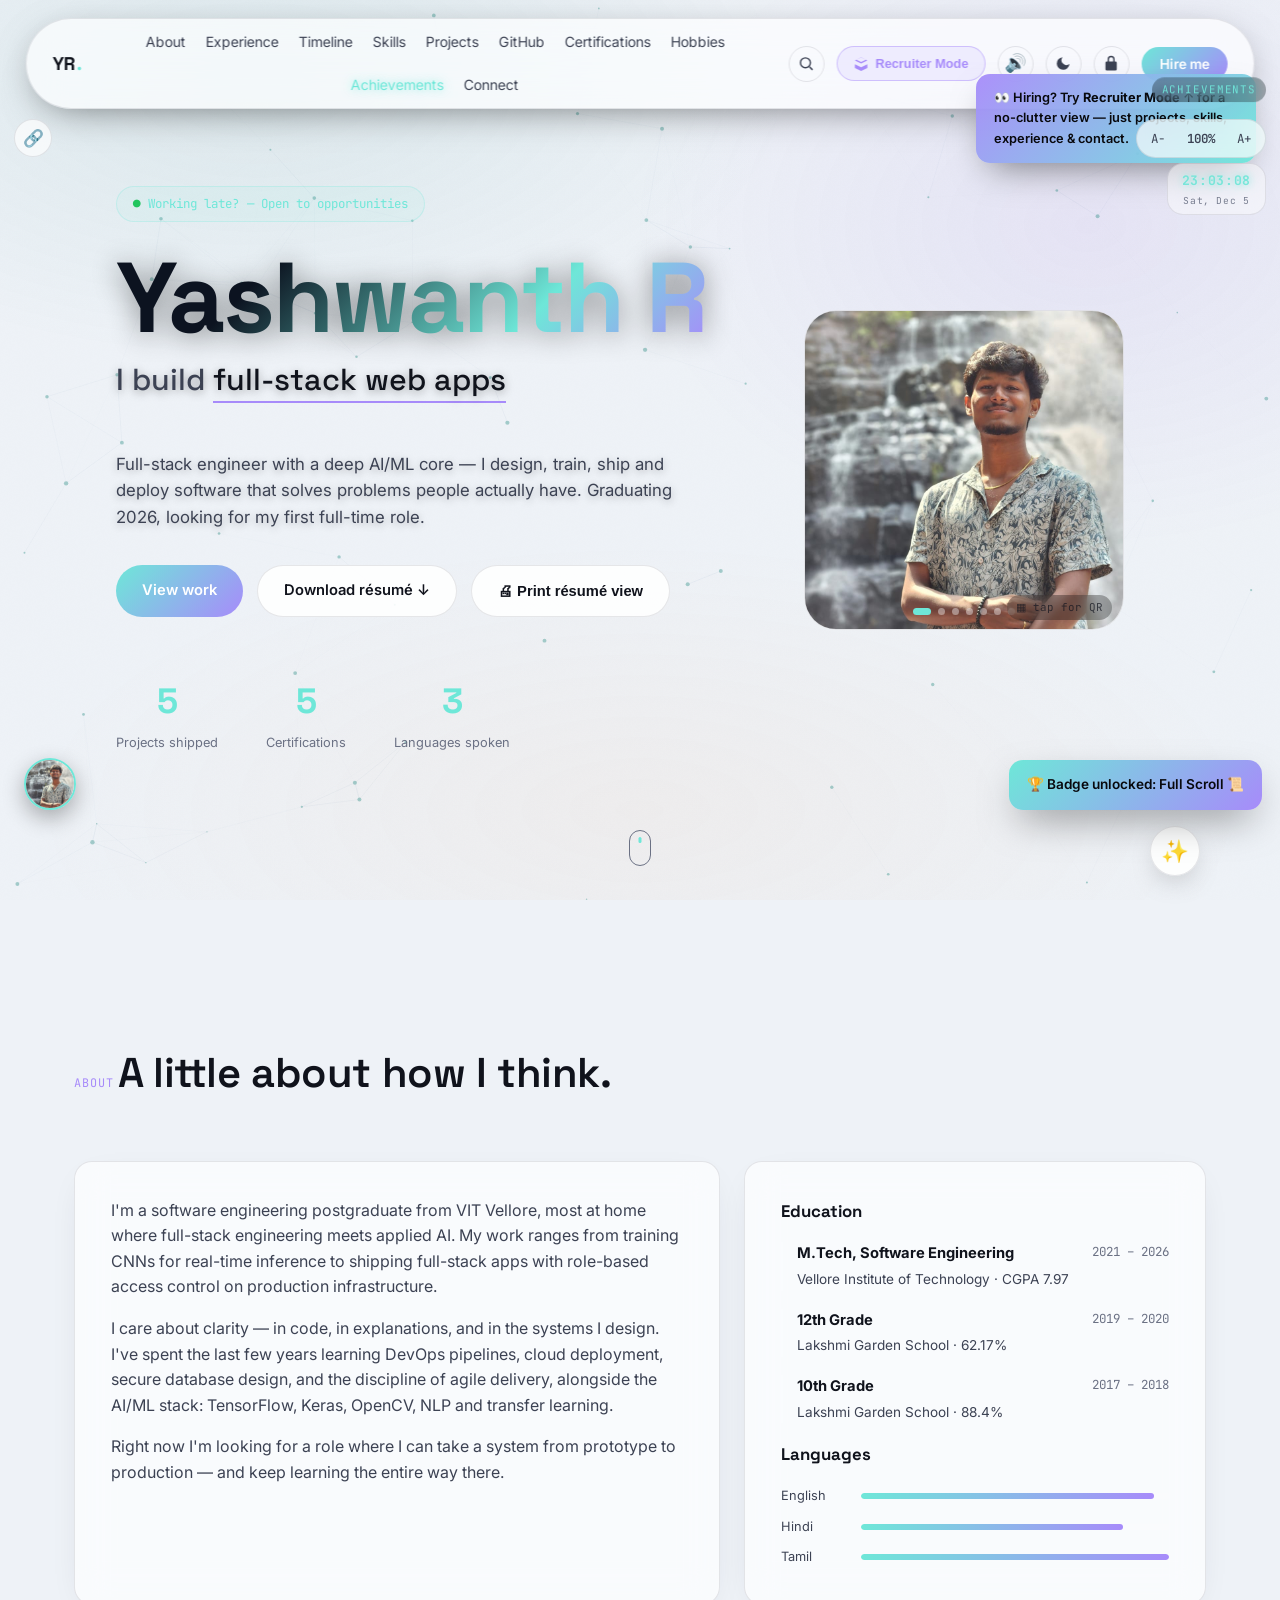
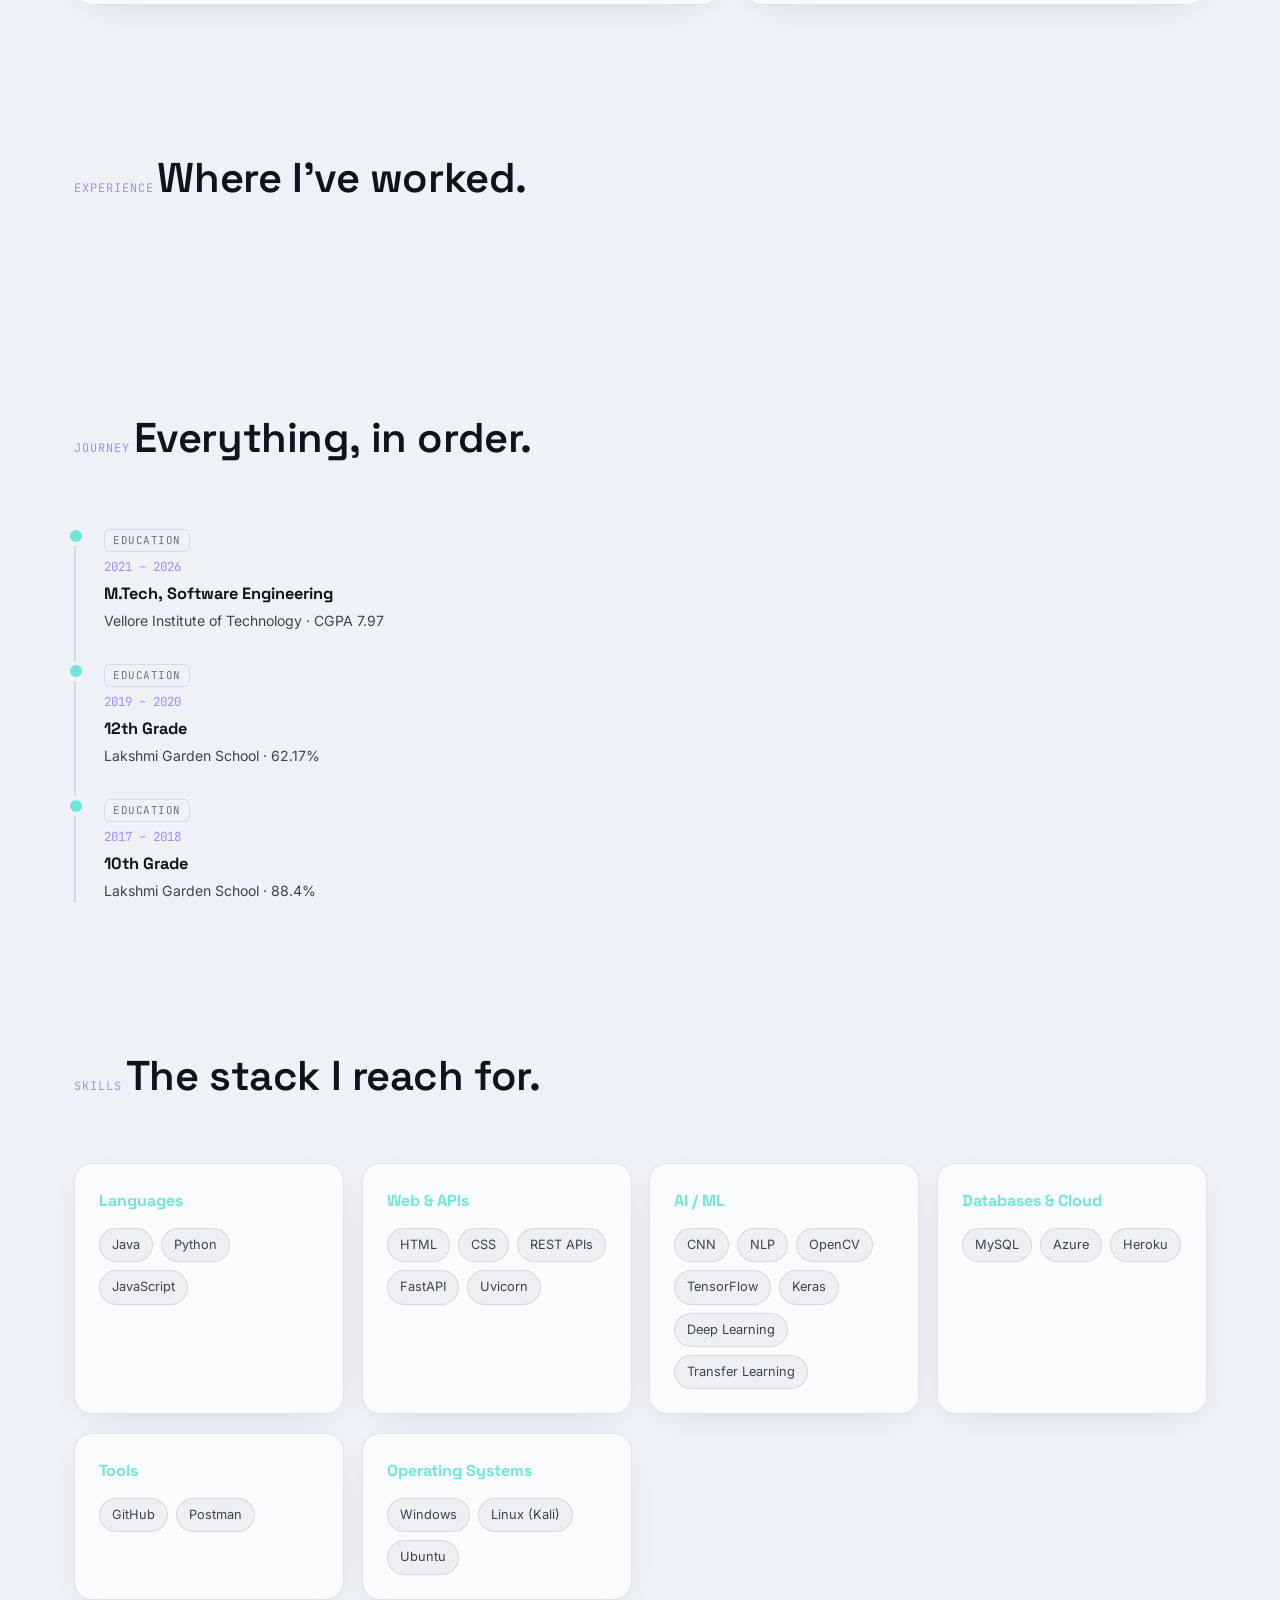
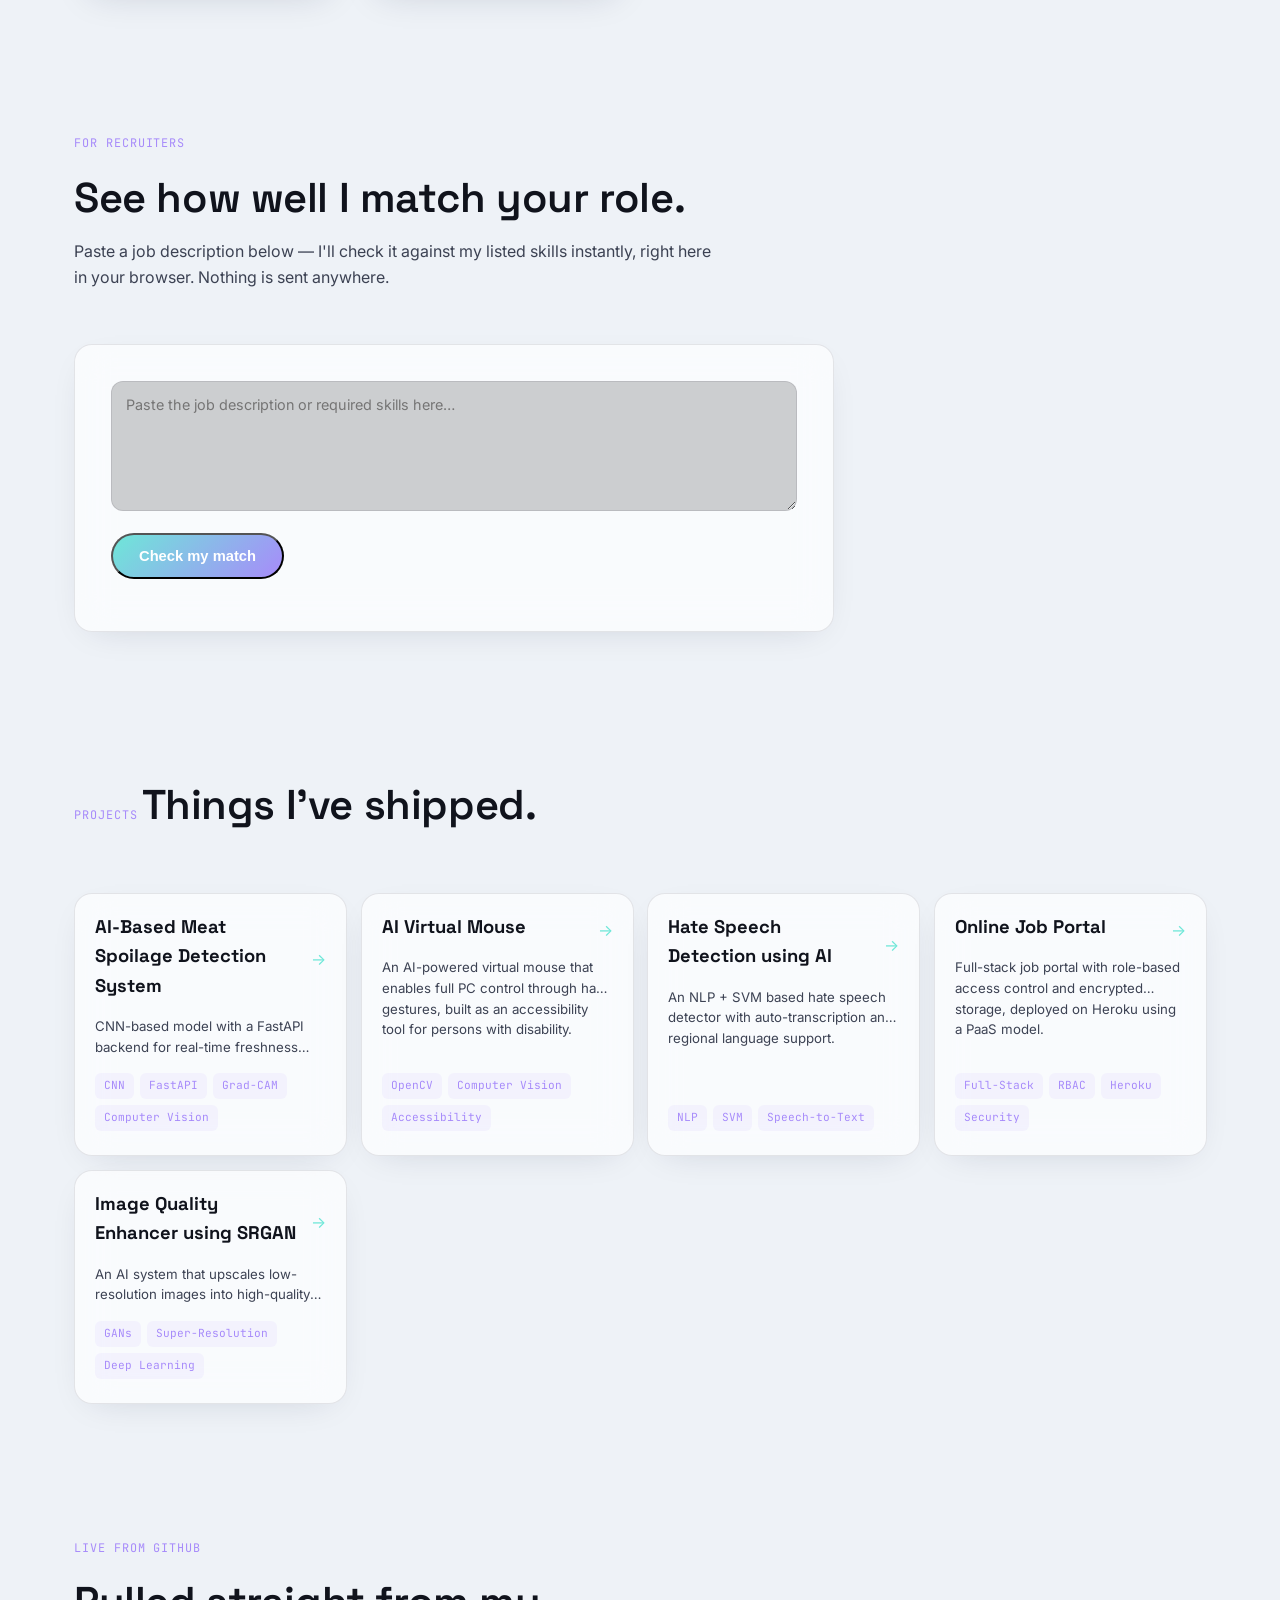
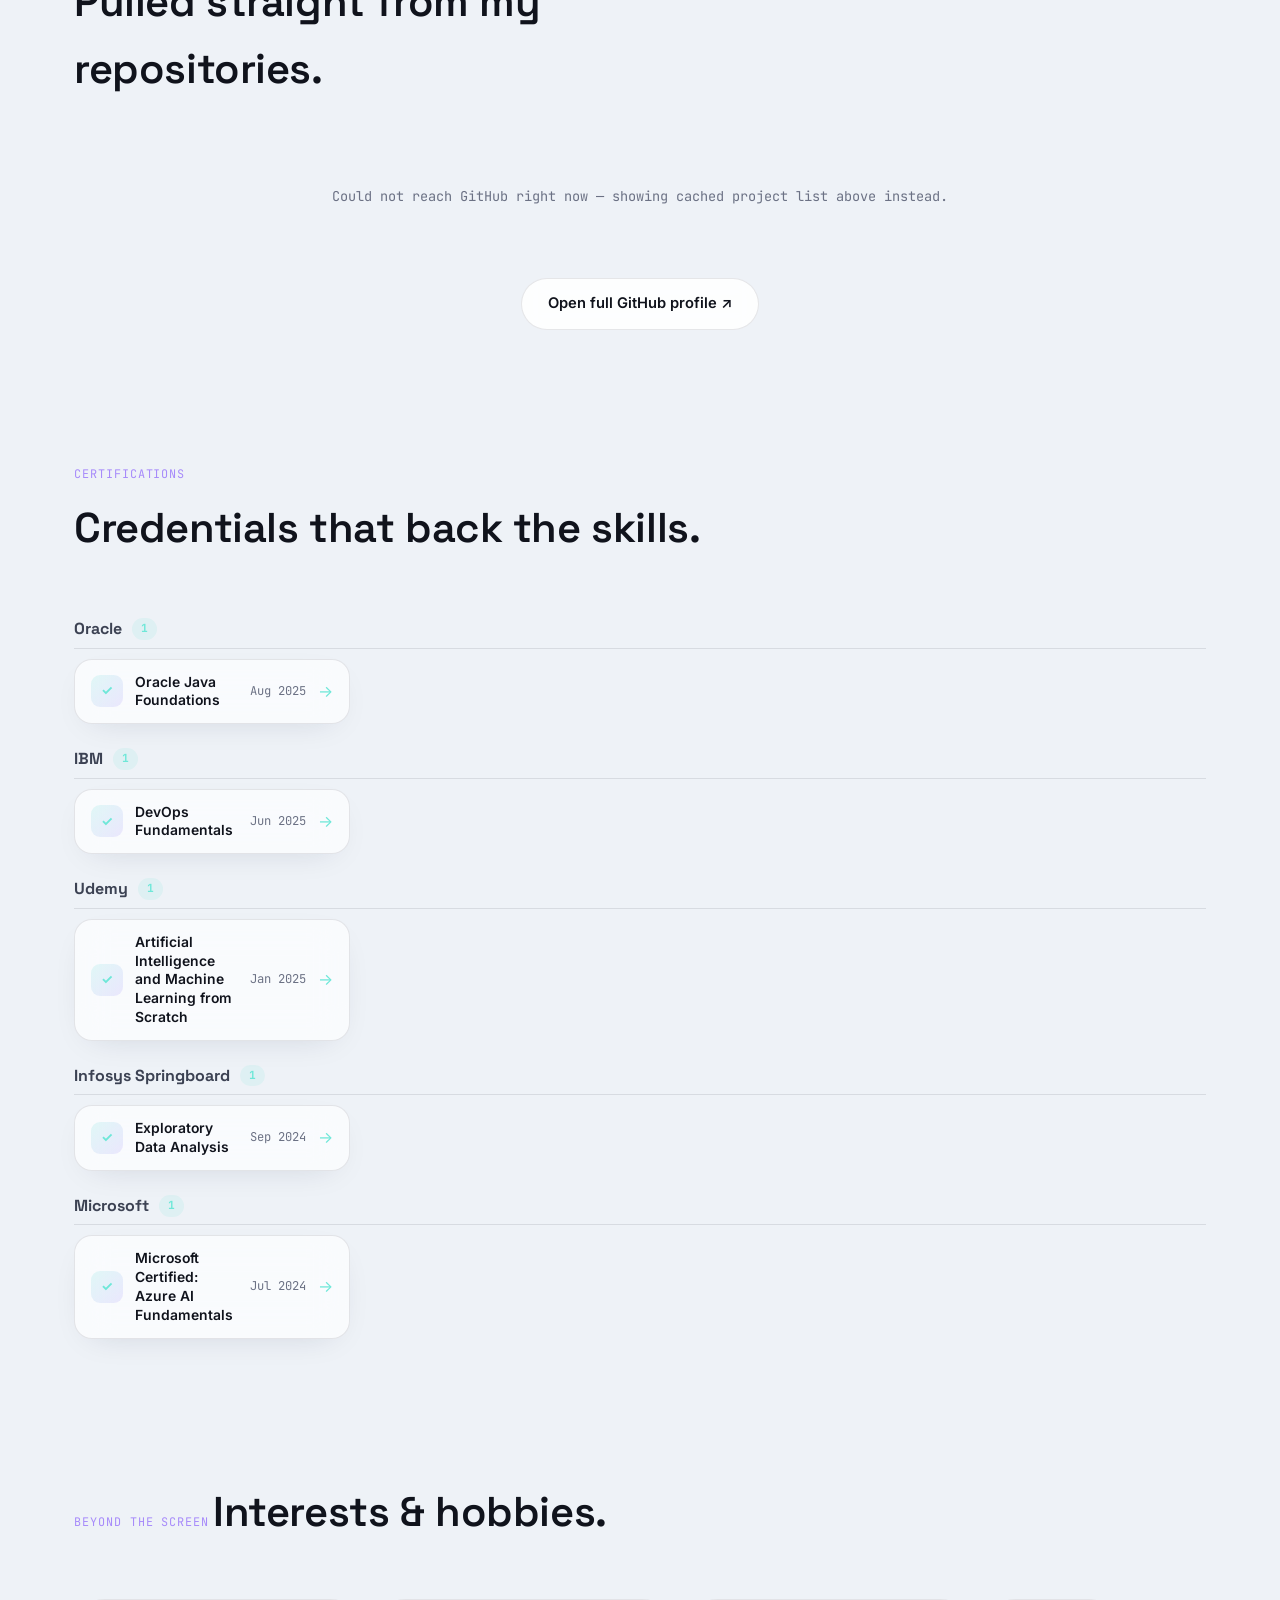
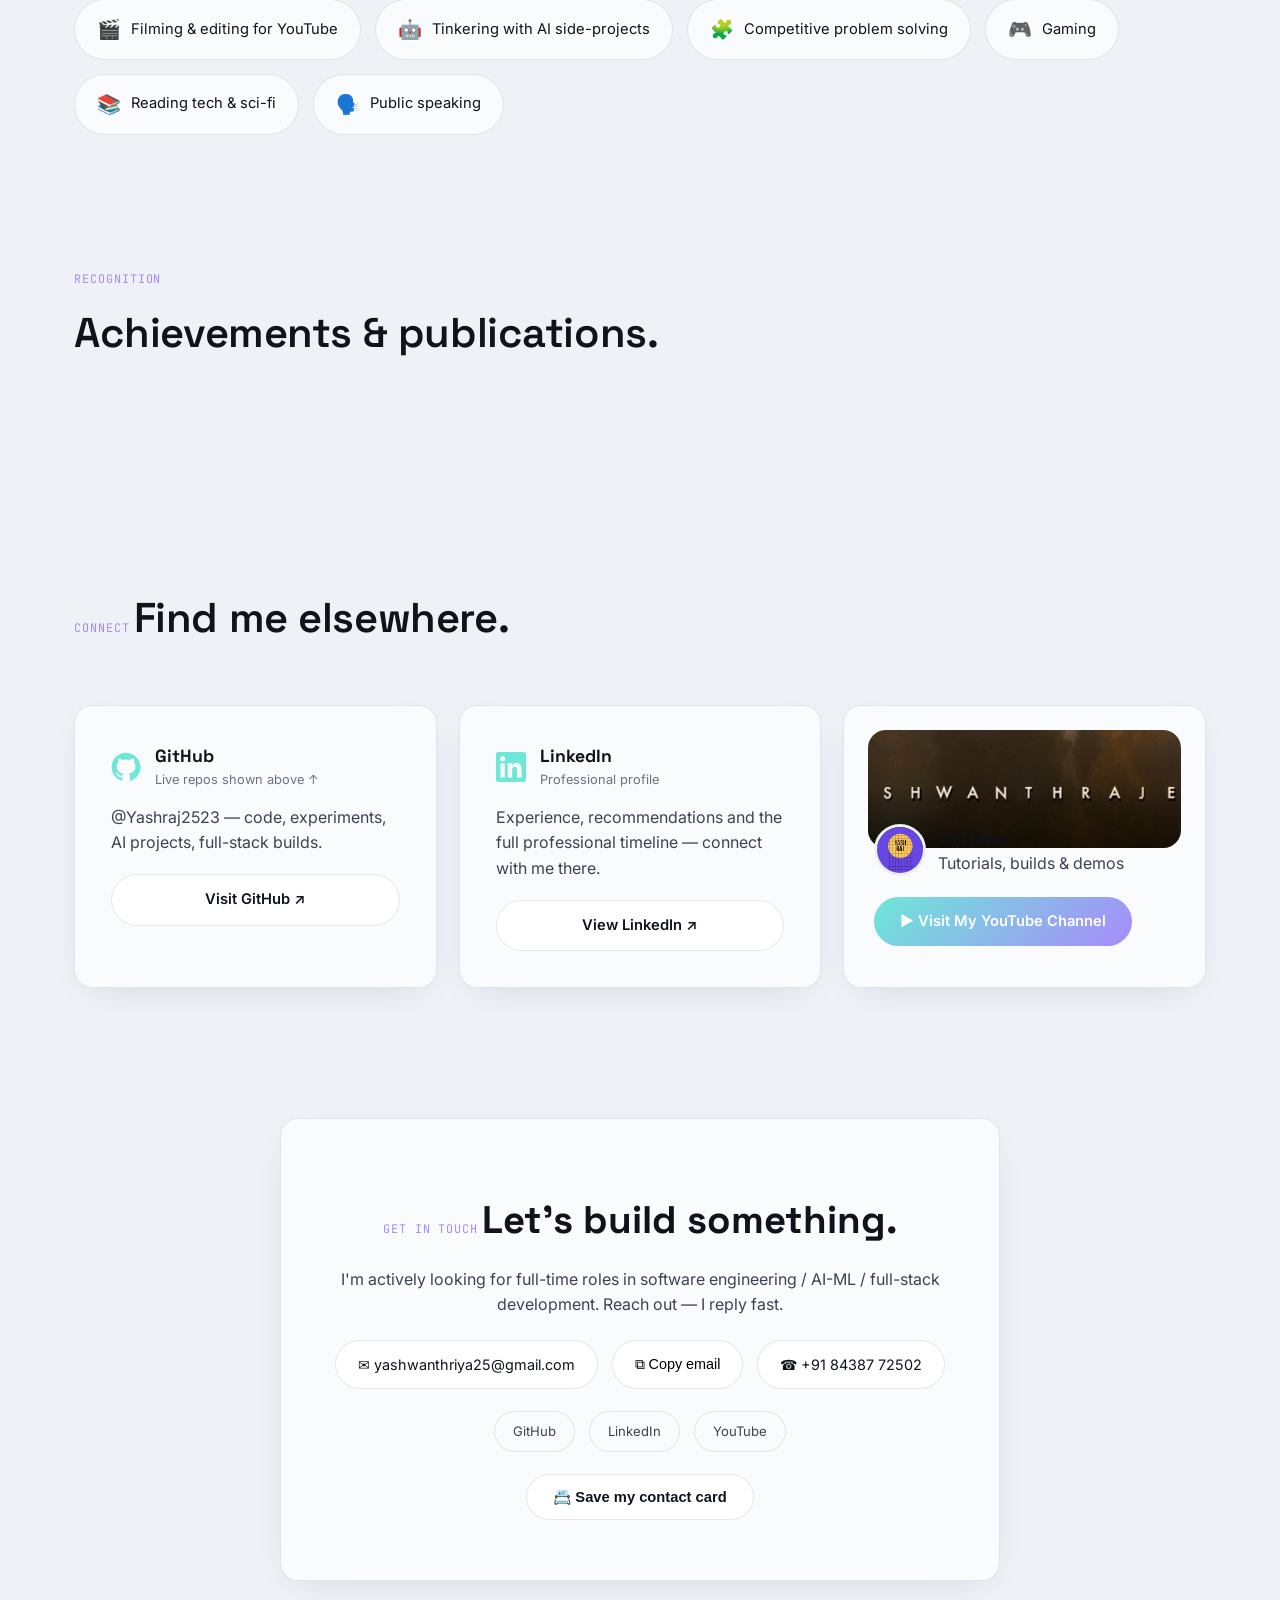
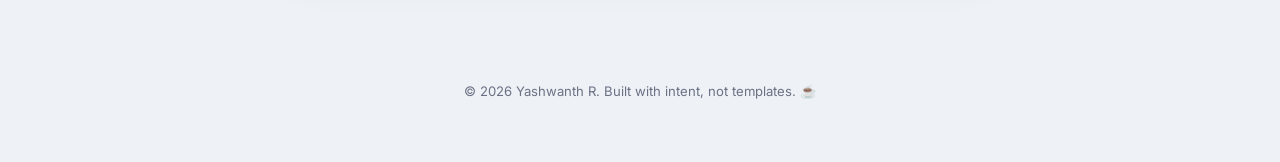
==== commit 2a088631: "Add files via upload" ====
--- a/index.html
+++ b/index.html
@@ -359,6 +359,7 @@
       </div>
       <div class="contact-row">
         <button id="saveContactBtn" type="button" class="btn btn-glass" title="Save my contact details directly to your phone">📇 Save my contact card</button>
+        <a id="bookCallBtn" href="#" target="_blank" rel="noopener" class="btn btn-primary" style="display:none;">📅 Book a 15-min call</a>
       </div>
     </div>
   </section>
--- a/style.css
+++ b/style.css
@@ -336,6 +336,14 @@
   98%{ opacity:.55; }
 }
 @media (prefers-reduced-motion: reduce){ .eyebrow-wish{ animation:none; } }
+.eyebrow-dot{
+  animation: statusPulse 2s ease-in-out infinite;
+}
+@keyframes statusPulse{
+  0%, 100%{ opacity:1; }
+  50%{ opacity:.45; }
+}
+@media (prefers-reduced-motion: reduce){ .eyebrow-dot{ animation:none; } }
 .hero-name{
   font-family:var(--font-display); font-weight:700;
   font-size:clamp(3rem, 9vw, 6.2rem); letter-spacing:-.02em; line-height:1;
@@ -695,6 +703,12 @@
 
 .admin-data-table-wrap{ margin-top:6px; width:100%; }
 .analytics-summary-row{ display:flex; gap:14px; flex-wrap:wrap; margin-top:10px; }
+.jd-pitch-card{
+  margin-top:20px; padding:18px 20px; border-radius:14px;
+  background:linear-gradient(135deg, rgba(110,231,216,.08), rgba(167,139,250,.08));
+  border:1px solid var(--glass-border);
+}
+.jd-pitch-text{ font-size:.92rem; line-height:1.6; color:var(--ink-0); font-style:italic; }
 .analytics-card{
   background:var(--glass-bg); border:1px solid var(--glass-border); border-radius:14px;
   padding:16px 22px; min-width:140px; text-align:center;
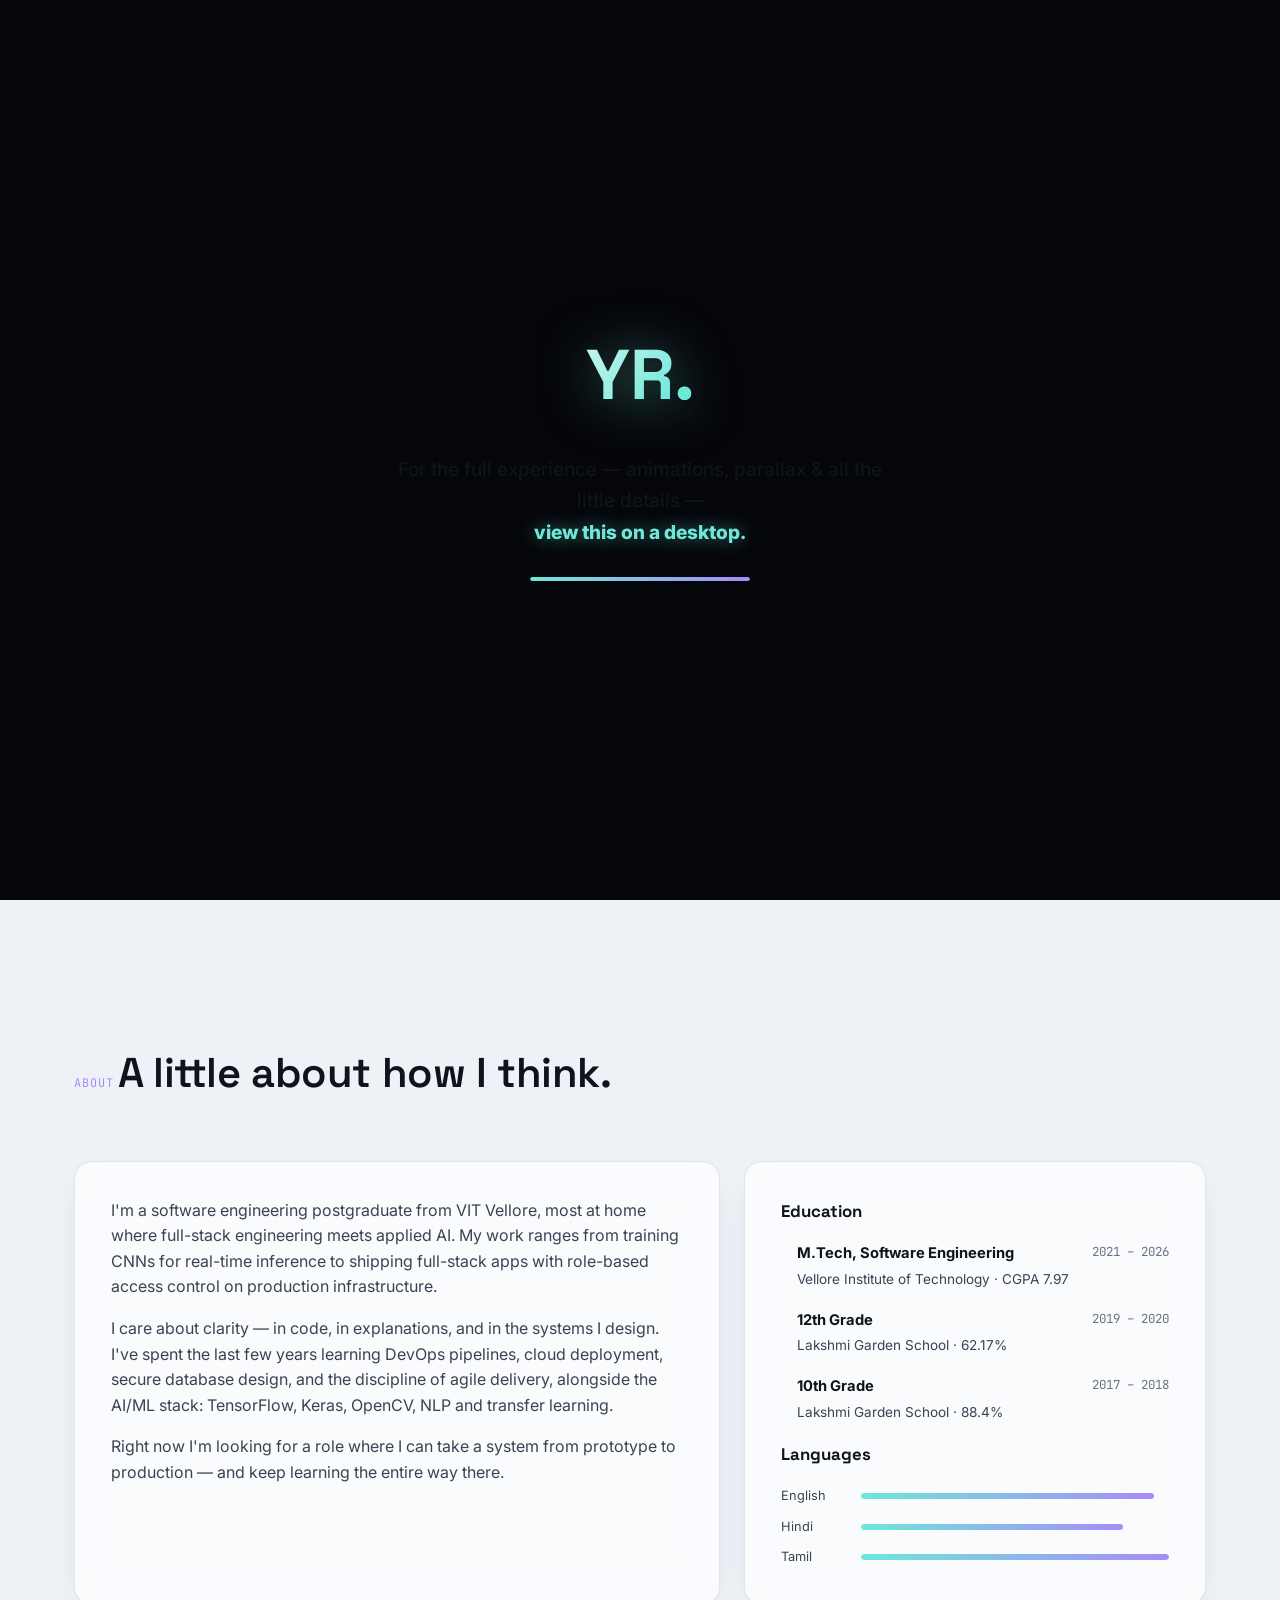
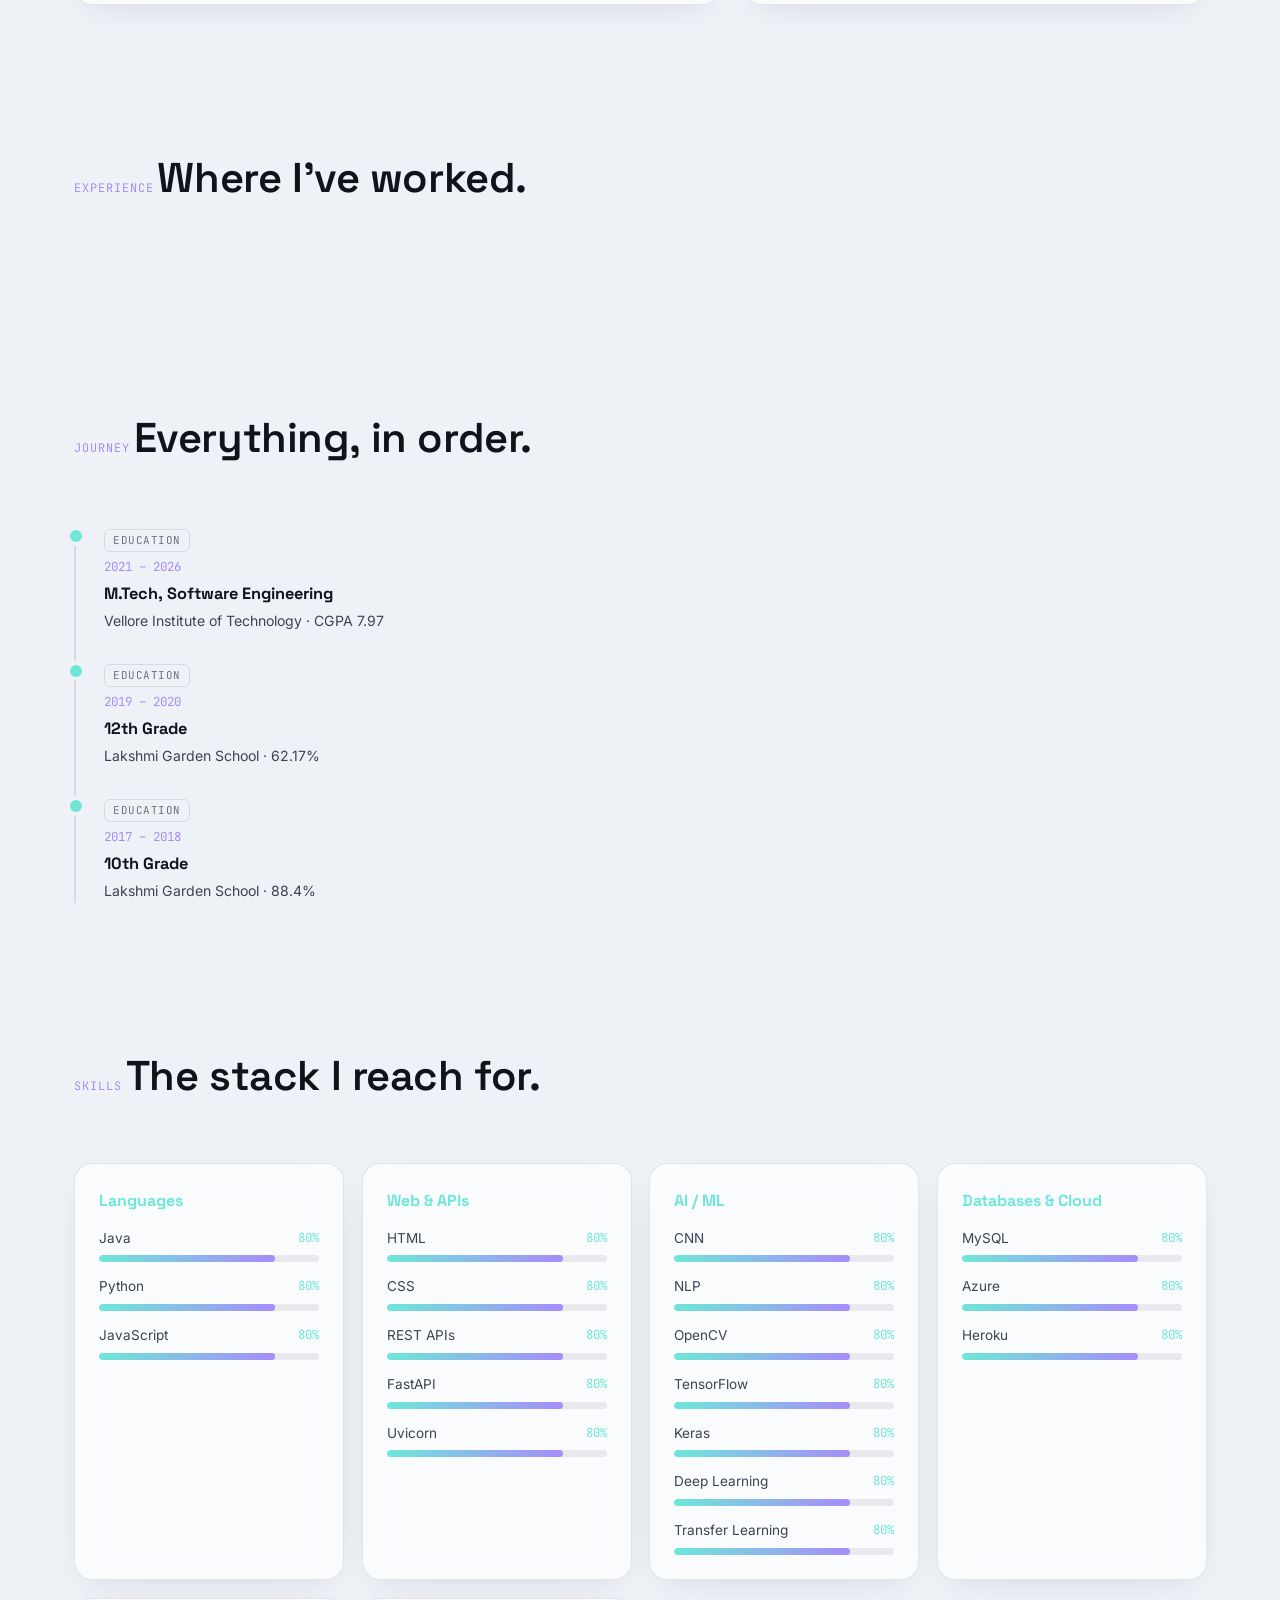
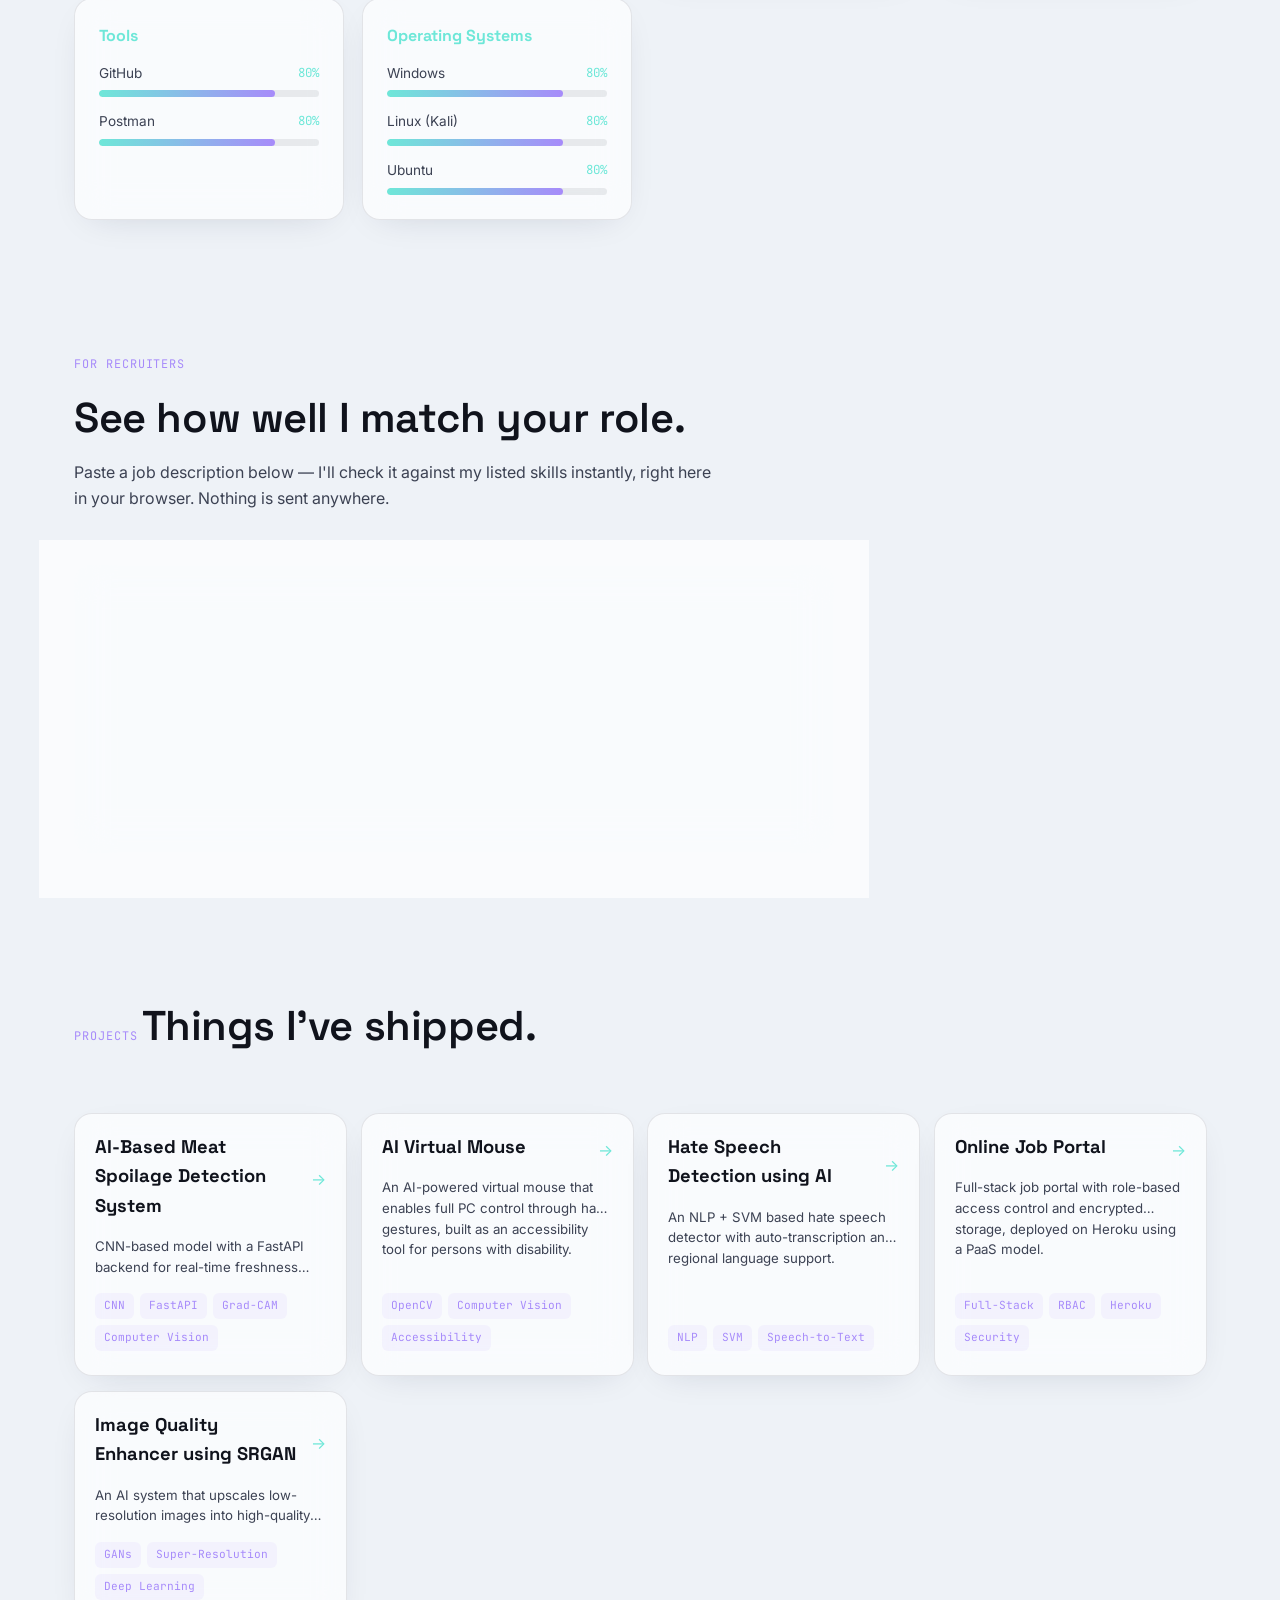
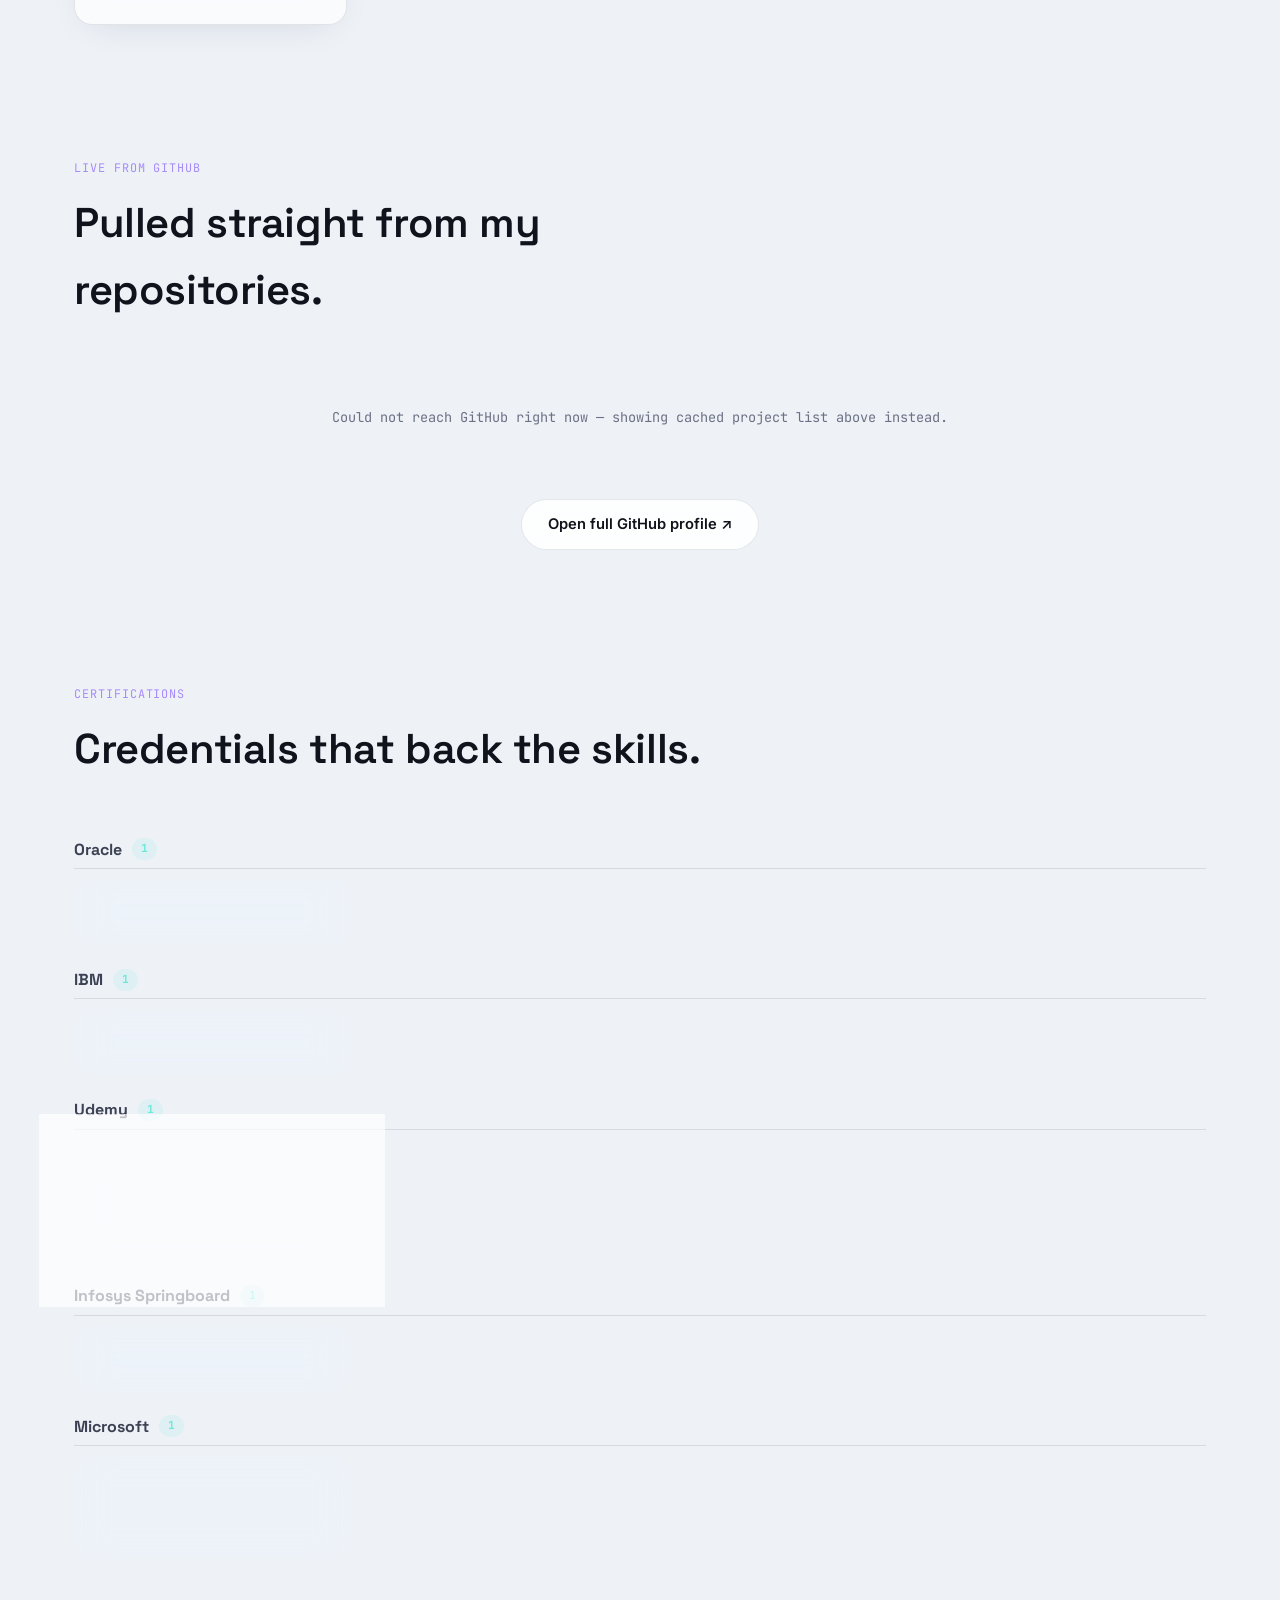
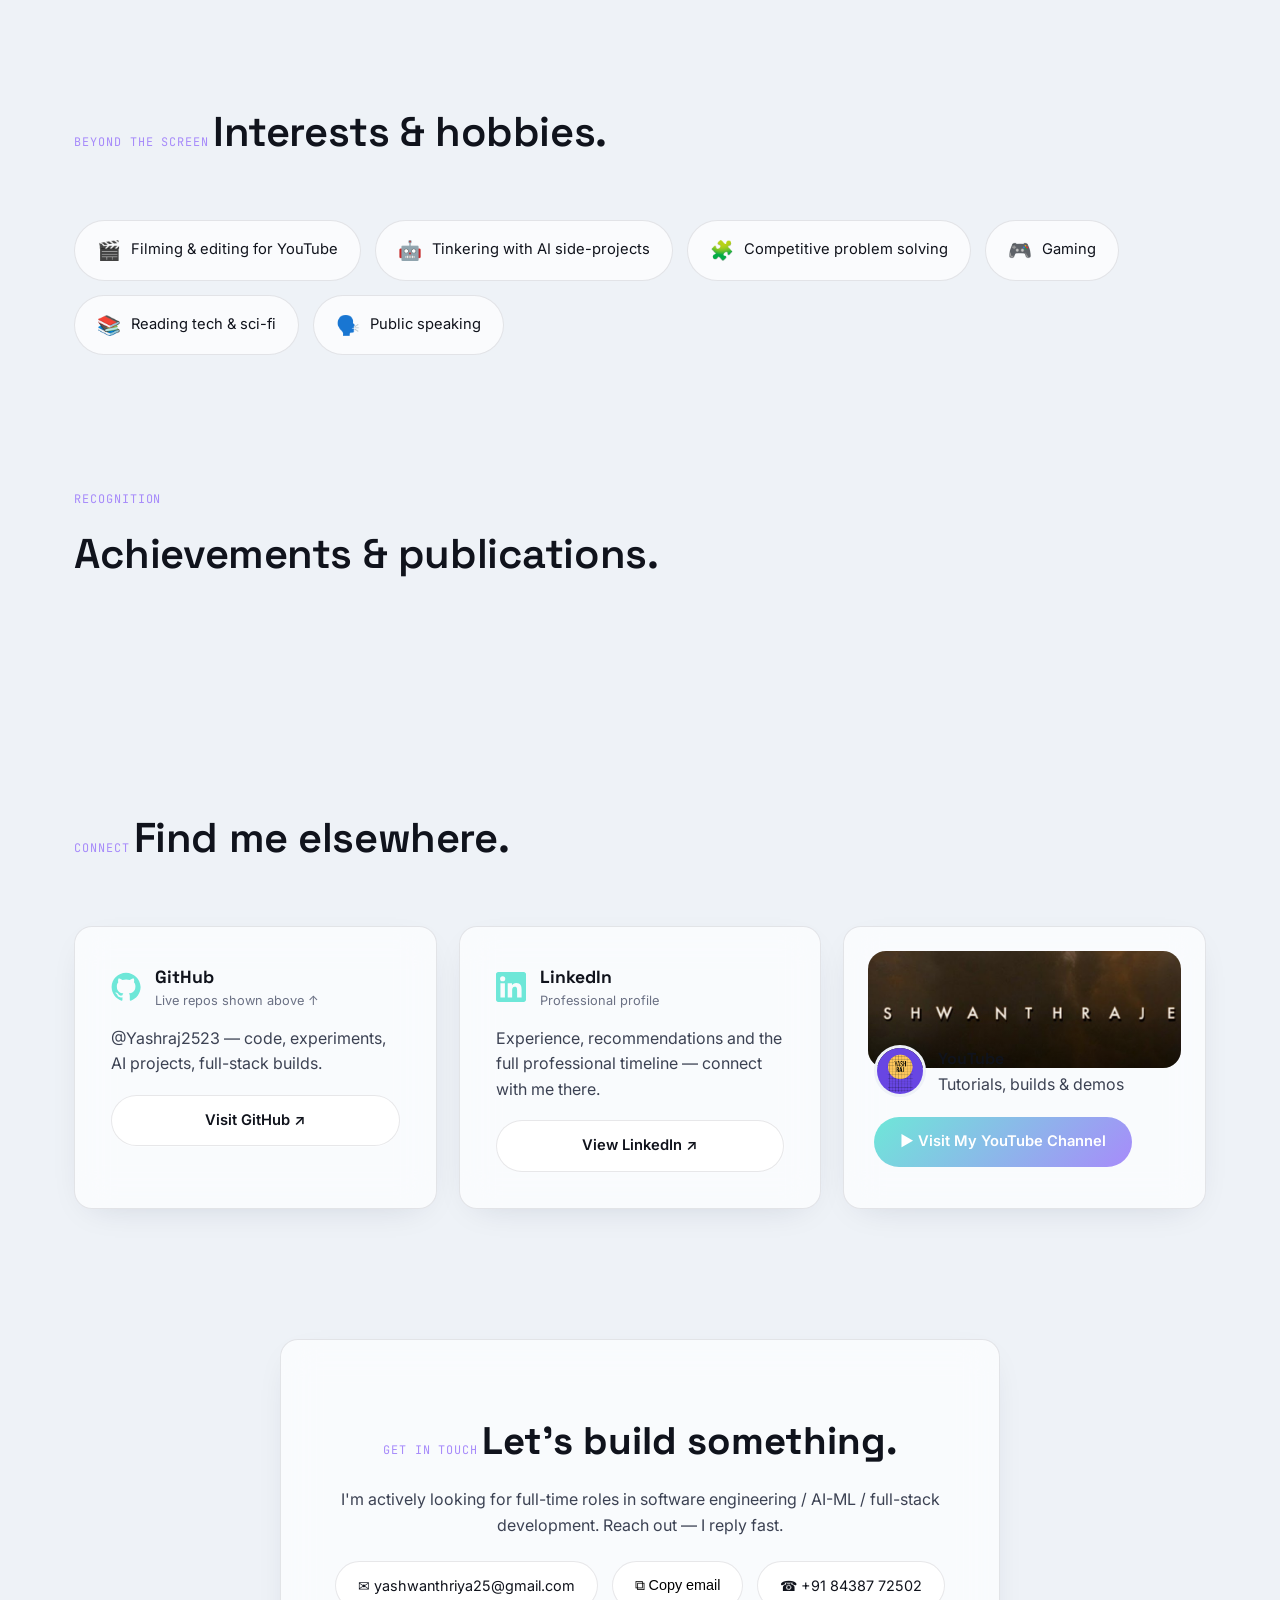
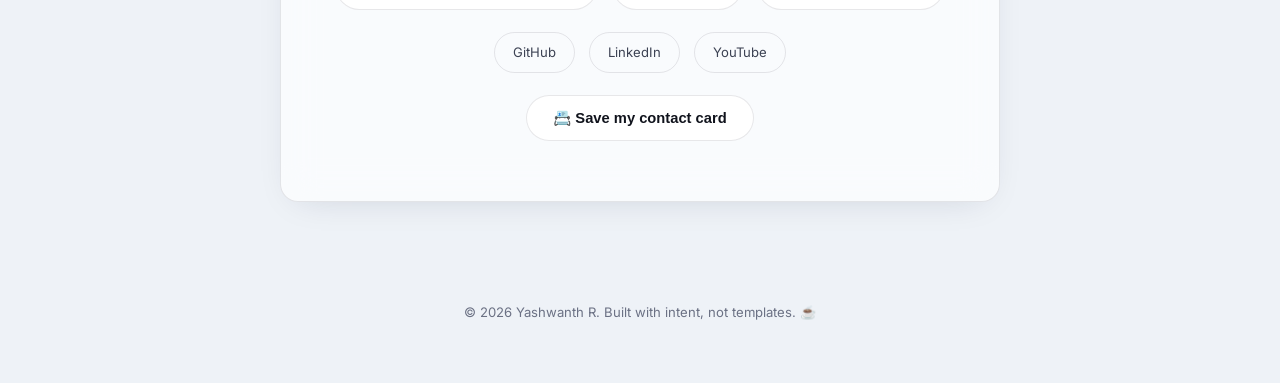
==== commit 15999a28: "Add files via upload" ====
--- a/index.html
+++ b/index.html
@@ -115,6 +115,15 @@
   </div>
 </nav>
 
+<!-- ================= MOBILE BOTTOM TAB BAR ================= -->
+<nav id="mobileBottomBar" class="mobile-bottom-bar glass" aria-label="Mobile section navigation">
+  <a href="#hero" class="mbb-tab" data-section="hero"><span class="mbb-icon">🏠</span><span class="mbb-label">Home</span></a>
+  <a href="#skills" class="mbb-tab" data-section="skills"><span class="mbb-icon">🧠</span><span class="mbb-label">Skills</span></a>
+  <a href="#projects" class="mbb-tab" data-section="projects"><span class="mbb-icon">💼</span><span class="mbb-label">Projects</span></a>
+  <a href="#certs" class="mbb-tab" data-section="certs"><span class="mbb-icon">🏆</span><span class="mbb-label">Certs</span></a>
+  <a href="#contact" class="mbb-tab" data-section="contact"><span class="mbb-icon">✉️</span><span class="mbb-label">Contact</span></a>
+</nav>
+
 <button id="backToTop" class="back-to-top hidden" title="Back to top">↑</button>
 
 <!-- ================= COMMAND PALETTE / GLOBAL SEARCH (Ctrl+K) ================= -->
--- a/style.css
+++ b/style.css
@@ -61,6 +61,10 @@
 }
 html{ transition: none; }
 body{ transition: background .5s var(--ease), color .5s var(--ease); }
+#themeFadeOverlay{
+  position:fixed; inset:0; z-index:9998; pointer-events:none;
+  background:var(--bg-0); opacity:0; transition:opacity .2s ease;
+}
 
 *{margin:0;padding:0;box-sizing:border-box;}
 html{scroll-behavior:smooth;}
@@ -184,6 +188,32 @@
 }
 .navcta:hover{transform:translateY(-2px); filter:brightness(1.08);}
 @media (max-width:980px){ .navlinks{display:none;} }
+
+/* ================= MOBILE BOTTOM TAB BAR ================= */
+.mobile-bottom-bar{
+  display:none;
+  position:fixed; left:0; right:0; bottom:0; z-index:90;
+  padding:8px 6px calc(8px + env(safe-area-inset-bottom, 0px));
+  border-radius:0;
+  border-left:none; border-right:none; border-bottom:none;
+  justify-content:space-around; align-items:stretch;
+}
+.mbb-tab{
+  flex:1; display:flex; flex-direction:column; align-items:center; gap:2px;
+  padding:6px 2px; border-radius:12px; color:var(--ink-2);
+  transition:color .25s var(--ease), background .25s var(--ease);
+  min-width:0;
+}
+.mbb-icon{ font-size:1.15rem; line-height:1; }
+.mbb-label{ font-size:.62rem; font-weight:600; letter-spacing:.01em; white-space:nowrap; }
+.mbb-tab.mbb-active{ color:var(--accent-1); background:rgba(110,231,216,.08); }
+.mbb-tab:active{ transform:scale(.94); }
+@media (max-width:980px){
+  .mobile-bottom-bar{ display:flex; }
+  body{ padding-bottom:calc(64px + env(safe-area-inset-bottom, 0px)); }
+  #backToTop{ bottom:calc(84px + env(safe-area-inset-bottom, 0px)); }
+}
+@media (prefers-reduced-motion: reduce){ .mbb-tab{ transition:none; } }
 @media (max-width:560px){
   .recruiter-mode-pill span, .recruiter-mode-pill{ padding:8px 10px; }
   .recruiter-label{ display:none; }
@@ -442,6 +472,18 @@
   border:1px solid var(--glass-border); color:var(--ink-1); transition:.3s var(--ease);
 }
 .skill-tag:hover{border-color:var(--accent-2); color:var(--ink-0); transform:translateY(-2px);}
+.skill-bars{ display:flex; flex-direction:column; gap:14px; }
+.skill-bar-row{ display:flex; flex-direction:column; gap:6px; }
+.skill-bar-label{ display:flex; justify-content:space-between; font-size:.85rem; color:var(--ink-1); }
+.skill-bar-pct{ color:var(--accent-1); font-family:var(--font-mono); font-size:.78rem; }
+.skill-bar-track{ height:7px; border-radius:999px; background:rgba(255,255,255,.08); overflow:hidden; }
+html[data-theme="light"] .skill-bar-track{ background:rgba(20,25,45,.08); }
+.skill-bar-fill{
+  height:100%; border-radius:999px; width:0%;
+  background:linear-gradient(90deg, var(--accent-1), var(--accent-2));
+  transition:width 1.1s cubic-bezier(.22,1,.36,1);
+}
+@media (prefers-reduced-motion: reduce){ .skill-bar-fill{ transition:none; } }
 
 /* ============ PROJECTS ============ */
 .projects-grid{display:grid; grid-template-columns:repeat(auto-fill,minmax(250px,1fr)); gap:14px;}
@@ -685,16 +727,45 @@
 .admin-layout{display:block; position:relative;}
 .admin-tabs{
   display:flex; flex-direction:column; gap:6px;
-  position:fixed; top:110px; left:24px; width:210px; z-index:50;
+  position:fixed; top:110px; left:24px; width:230px; z-index:50;
   height:calc(100vh - 130px); overflow-y:auto;
 }
+.admin-search-jump{ margin-bottom:8px; }
+.admin-search-jump input{
+  width:100%; padding:9px 12px; border-radius:10px; font-size:.8rem;
+  background:var(--glass-bg); border:1px solid var(--glass-border); color:var(--ink-0);
+}
+.admin-search-jump input::placeholder{ color:var(--ink-2); }
+.admin-nav-group{ margin-bottom:4px; }
+.admin-group-head{
+  display:flex; align-items:center; justify-content:space-between; width:100%;
+  padding:9px 12px; border-radius:10px; font-size:.78rem; font-weight:600; letter-spacing:.02em;
+  cursor:pointer; border:none; background:transparent; color:var(--ink-2); text-align:left;
+  transition:.25s var(--ease);
+}
+.admin-group-head:hover{ color:var(--ink-0); background:var(--glass-bg); }
+.admin-group-chevron{ transition:transform .3s var(--ease); font-size:.9rem; }
+.admin-nav-group.collapsed .admin-group-chevron{ transform:rotate(-90deg); }
+.admin-group-body{
+  display:flex; flex-direction:column; gap:4px; padding-left:4px; margin-top:2px;
+  max-height:800px; overflow:hidden; transition:max-height .35s var(--ease), opacity .3s var(--ease);
+  opacity:1;
+}
+.admin-nav-group.collapsed .admin-group-body{ max-height:0; opacity:0; margin-top:0; }
+.admin-nav-badge{
+  display:inline-flex; align-items:center; justify-content:center; min-width:18px; height:18px;
+  padding:0 5px; border-radius:999px; background:#f06464; color:#fff; font-size:.66rem; font-weight:700;
+  margin-left:6px;
+}
+.admin-nav-badge.hidden{ display:none; }
 .admin-tab{
   padding:11px 14px; border-radius:12px; font-size:.8rem; cursor:pointer; border:1px solid var(--glass-border);
   background:var(--glass-bg); color:var(--ink-1); transition:.3s var(--ease); text-align:left;
   white-space:nowrap; overflow:hidden; text-overflow:ellipsis; width:100%;
+  display:flex; align-items:center; justify-content:space-between;
 }
 .admin-tab.active{background:linear-gradient(135deg,var(--accent-1),var(--accent-2)); color:#08090d; border-color:transparent;}
-.admin-panel-content{ margin-left:250px; padding-right:24px; }
+.admin-panel-content{ margin-left:270px; padding-right:24px; }
 .admin-panel-section{display:none;}
 .admin-panel-section.active{
   display:block; column-width:380px; column-gap:18px;
@@ -724,14 +795,15 @@
 .admin-data-table td{ color:var(--ink-1); }
 .admin-card.admin-card-full{ column-span:all; display:block; width:100%; }
 .admin-save-bar{ width:100%; }
-@media (max-width:1500px){ .admin-panel-content{ margin-left:250px; } }
+@media (max-width:1500px){ .admin-panel-content{ margin-left:270px; } }
 @media (max-width:860px){ .admin-panel-section.active{ column-width:auto; column-count:1; } }
 @media (max-width:900px){
   .admin-tabs{
-    position:static; width:100%; flex-direction:row; flex-wrap:wrap; height:auto; overflow:visible; margin-bottom:20px;
+    position:static; width:100%; height:auto; overflow:visible; margin-bottom:20px;
   }
   .admin-panel-content{ margin-left:0; padding-right:0; }
   .nav-admin-title{ display:none; }
+  .admin-nav-group{ margin-bottom:8px; }
 }
 .admin-field{margin-bottom:14px;}
 .admin-field label{display:block; font-size:.8rem; color:var(--ink-2); margin-bottom:6px; font-family:var(--font-mono);}
@@ -742,6 +814,24 @@
 html[data-theme="light"] .admin-field input, html[data-theme="light"] .admin-field textarea{ background:rgba(255,255,255,.6); }
 .admin-field textarea{min-height:90px; resize:vertical;}
 .admin-row{display:grid; grid-template-columns:repeat(auto-fit,minmax(180px,1fr)); gap:12px;}
+.admin-card-title{ font-family:var(--font-display); font-size:1rem; margin-bottom:10px; }
+.admin-field-group-heading{
+  font-size:.72rem; text-transform:uppercase; letter-spacing:.06em; color:var(--accent-1);
+  font-family:var(--font-mono); margin:16px 0 8px; padding-top:14px; border-top:1px solid var(--glass-border);
+}
+.admin-field-group-heading:first-child{ margin-top:0; padding-top:0; border-top:none; }
+.admin-card + .admin-card{ margin-top:16px; }
+.admin-checkbox-row{ display:flex; align-items:center; gap:10px; cursor:pointer; margin-top:12px; font-size:.88rem; }
+.admin-checkbox-row input{ width:18px; height:18px; accent-color:var(--accent-1); flex-shrink:0; }
+select#s_bgStyle, select#s_cursorStyle, select#s_clockStyle,
+select#s_availabilityStatus{
+  width:100%; padding:11px 14px; border-radius:10px; background:rgba(0,0,0,.18);
+  border:1px solid var(--glass-border); color:var(--ink-0); font-size:.9rem; font-family:var(--font-body);
+}
+html[data-theme="light"] select#s_bgStyle, html[data-theme="light"] select#s_cursorStyle,
+html[data-theme="light"] select#s_clockStyle, html[data-theme="light"] select#s_availabilityStatus{
+  background:rgba(255,255,255,.6);
+}
 
 /* ---- Animated appearance sliders ---- */
 .slider-field label{ display:flex; justify-content:space-between; align-items:center; }
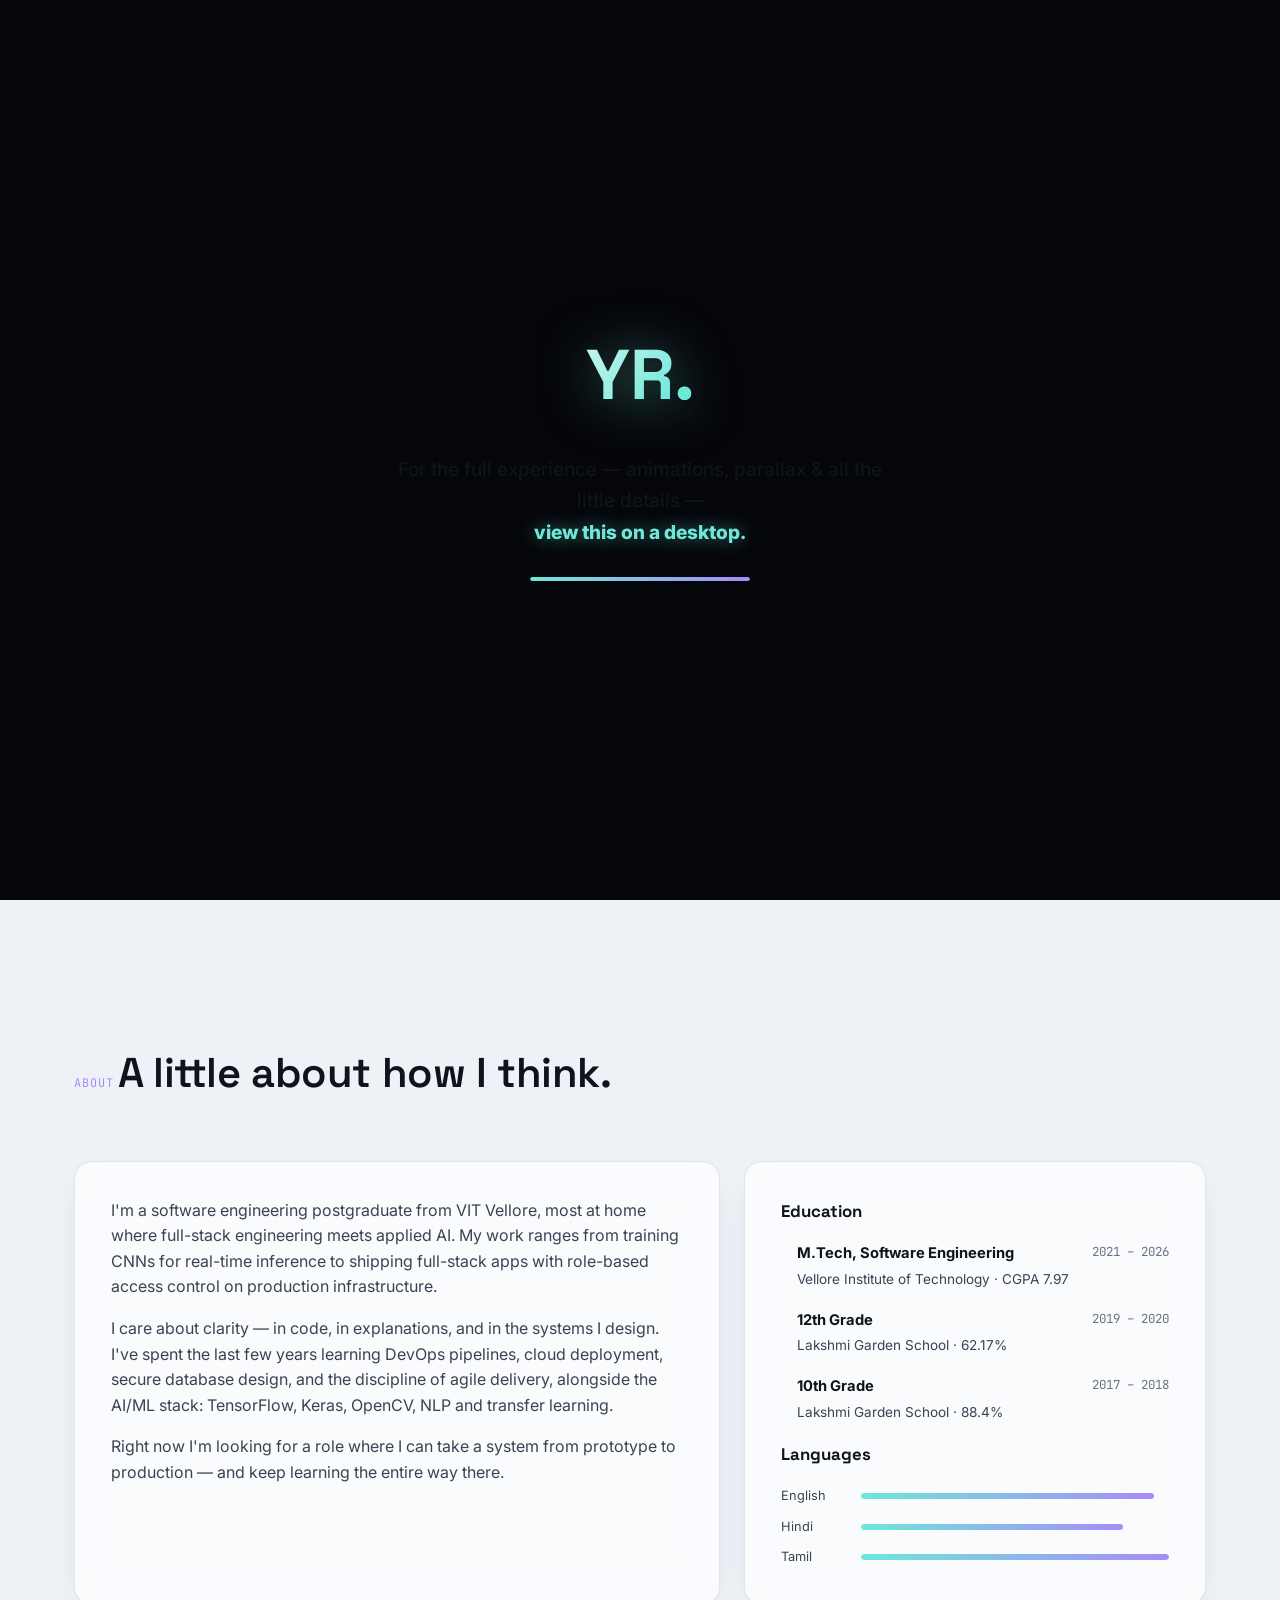
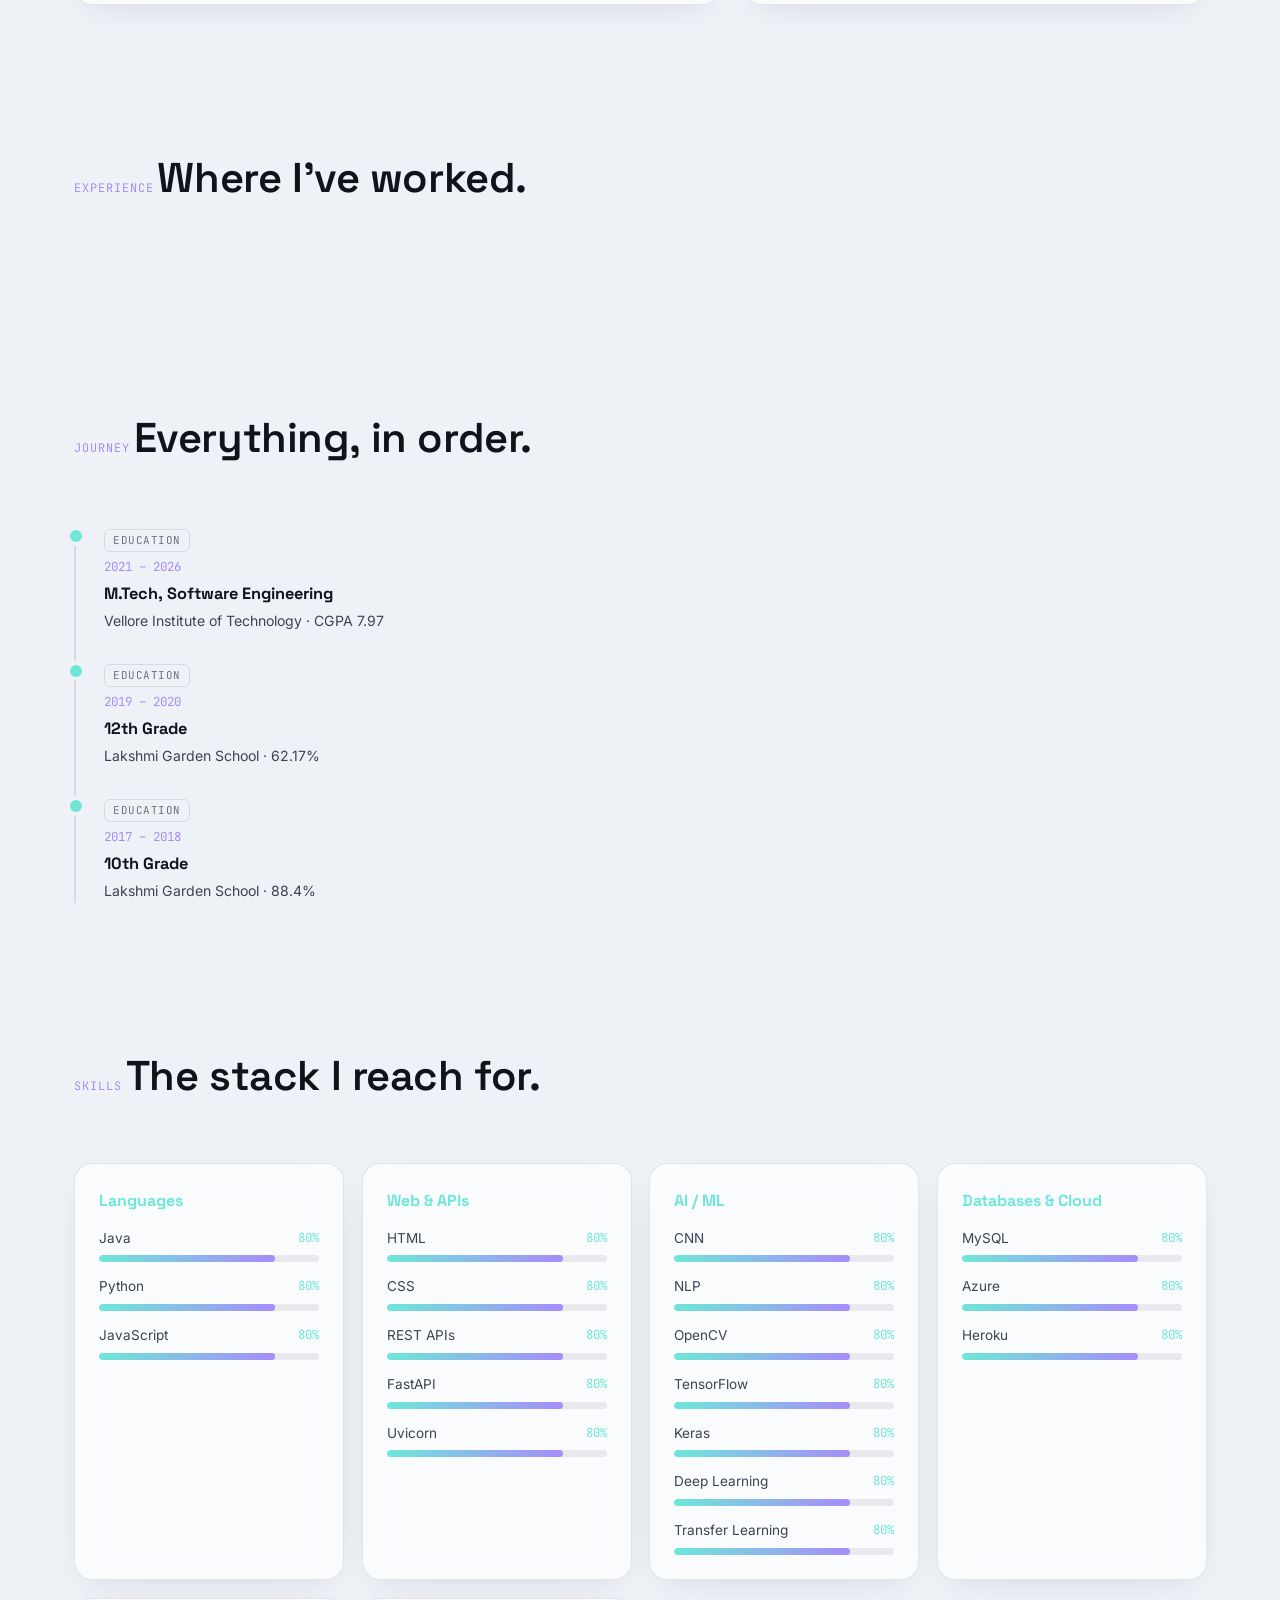
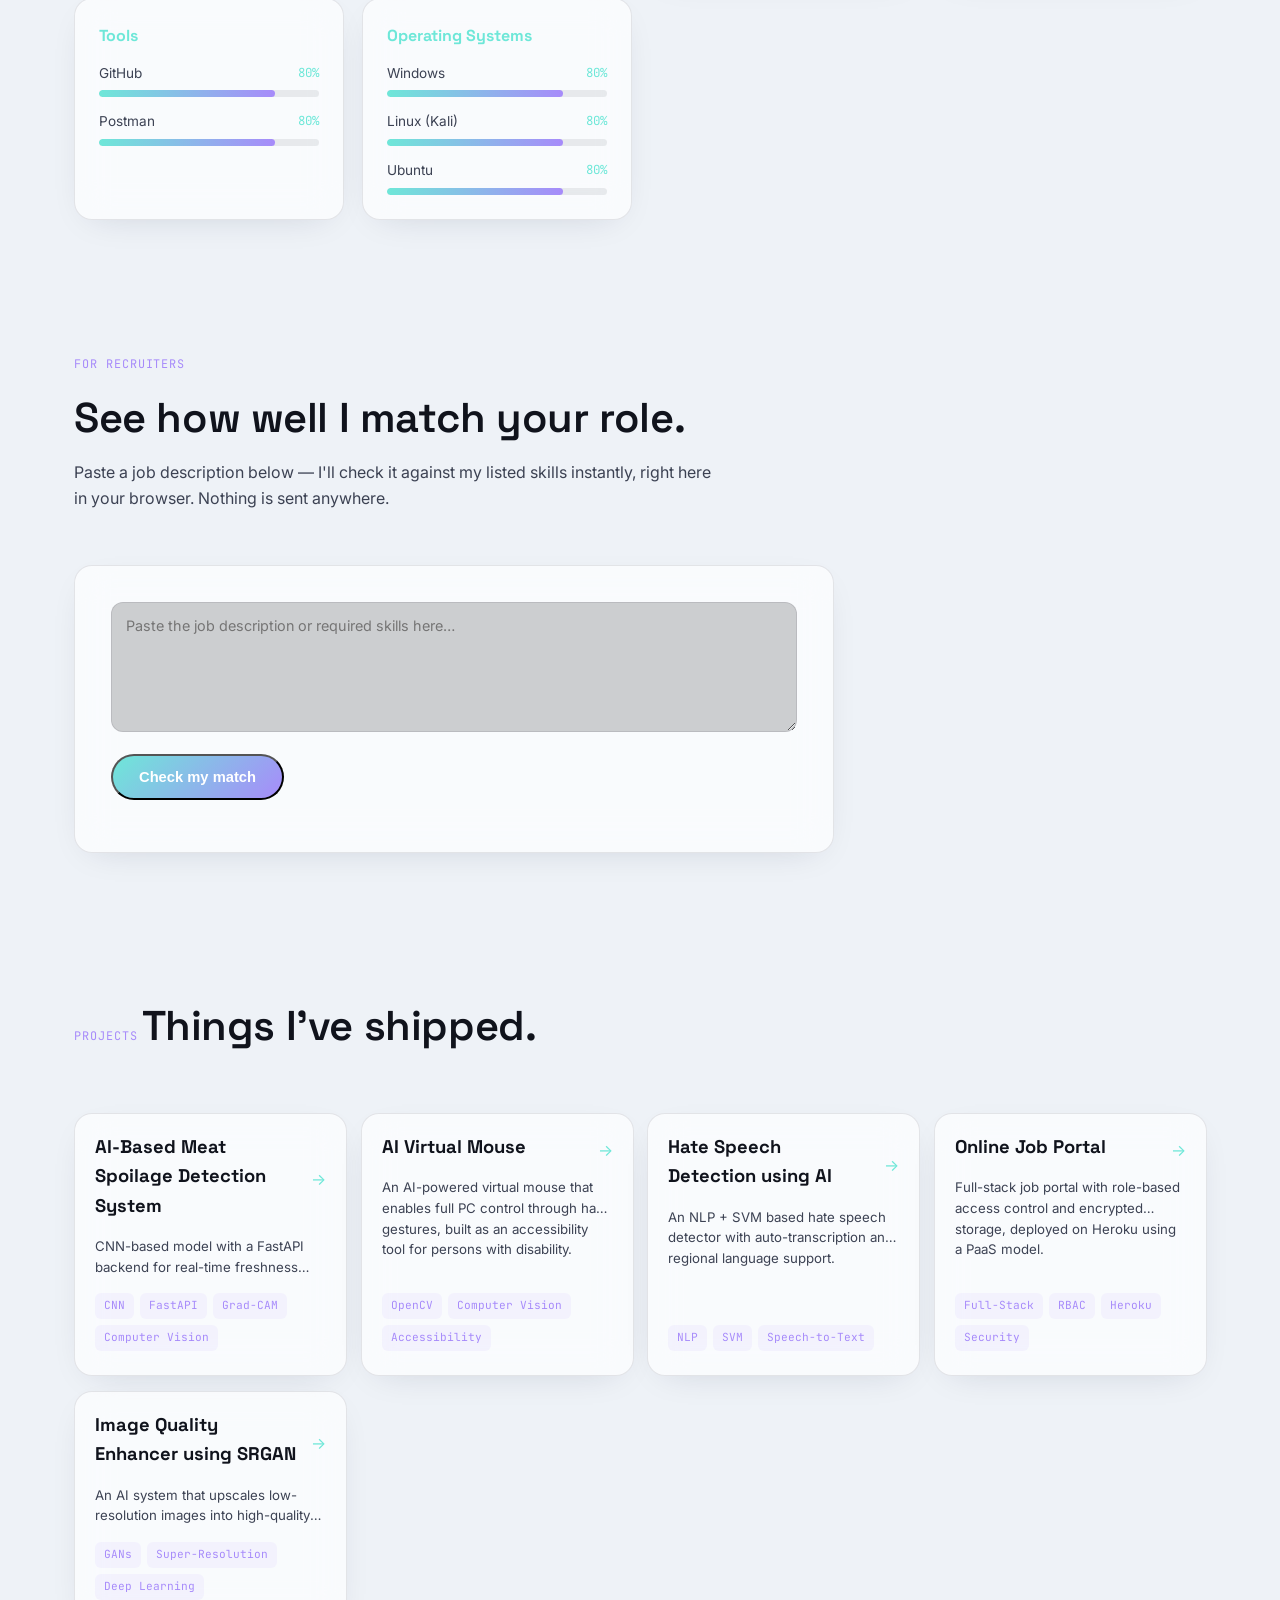
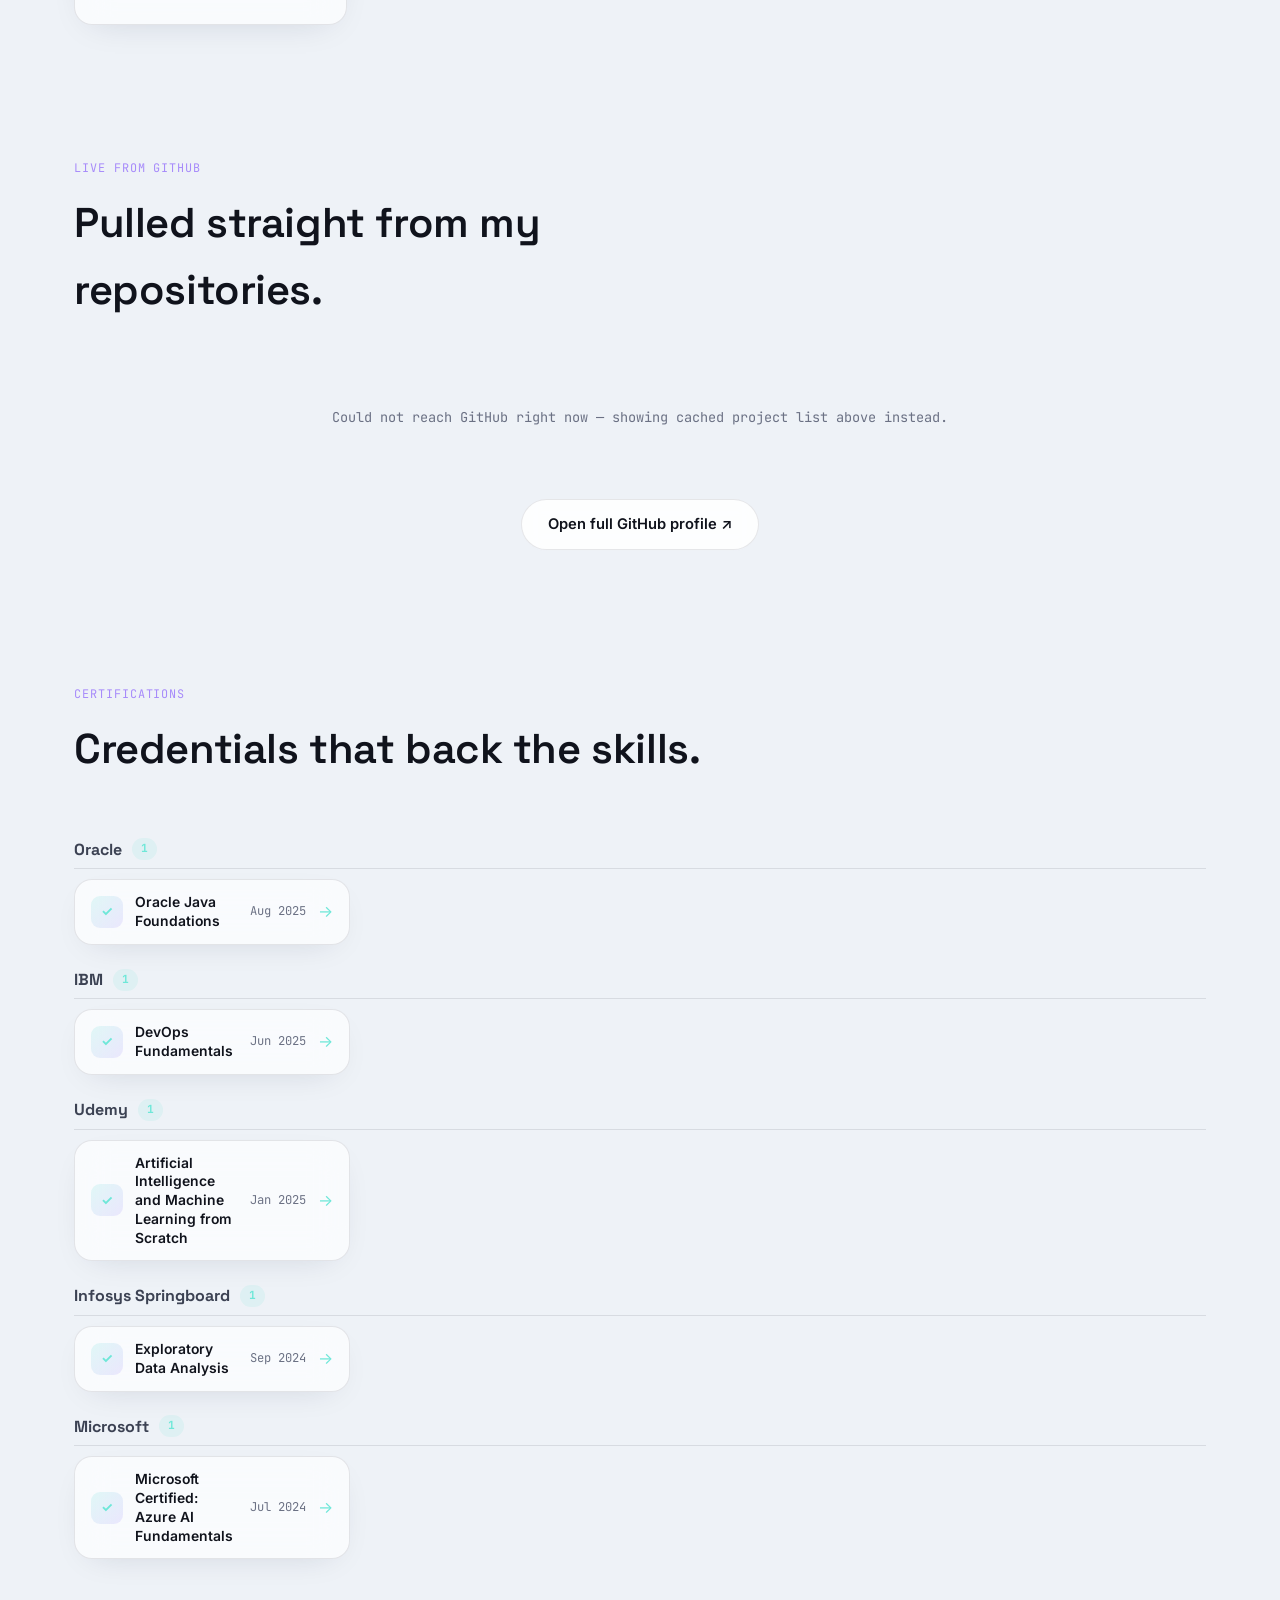
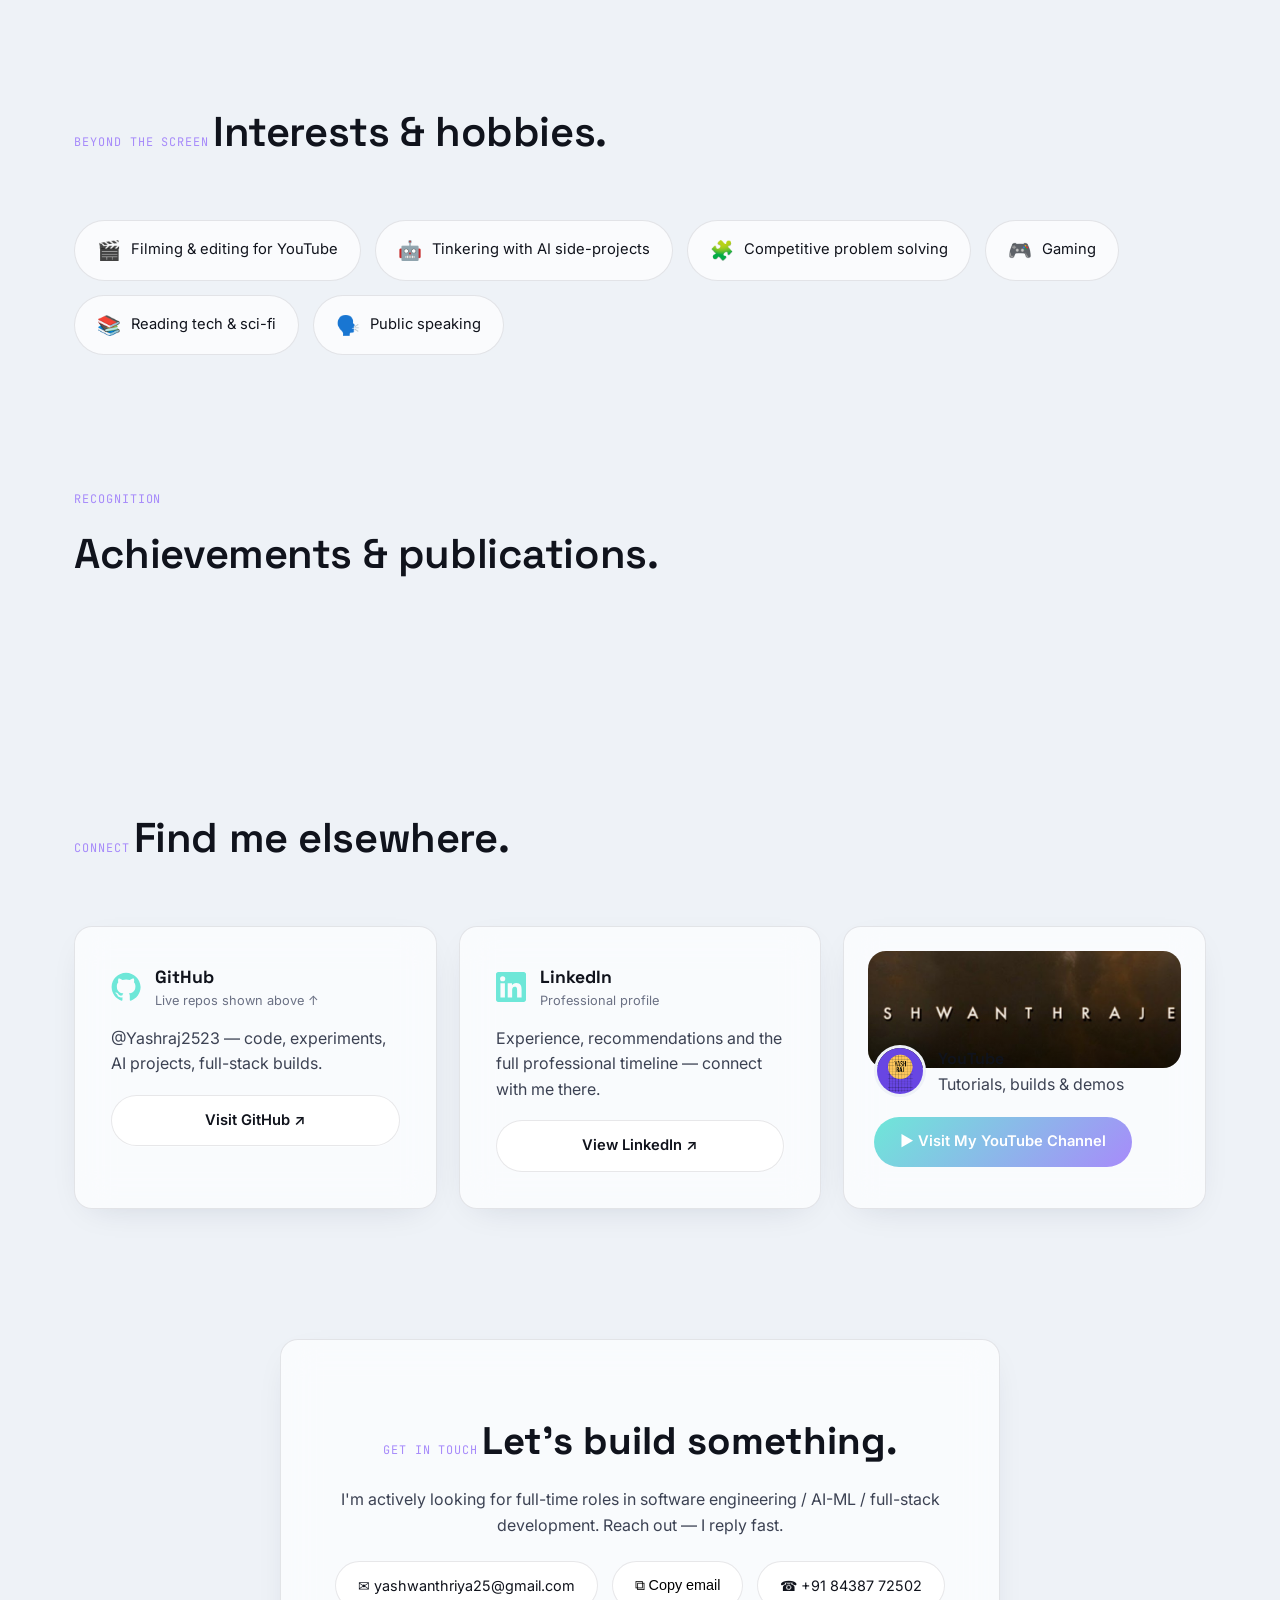
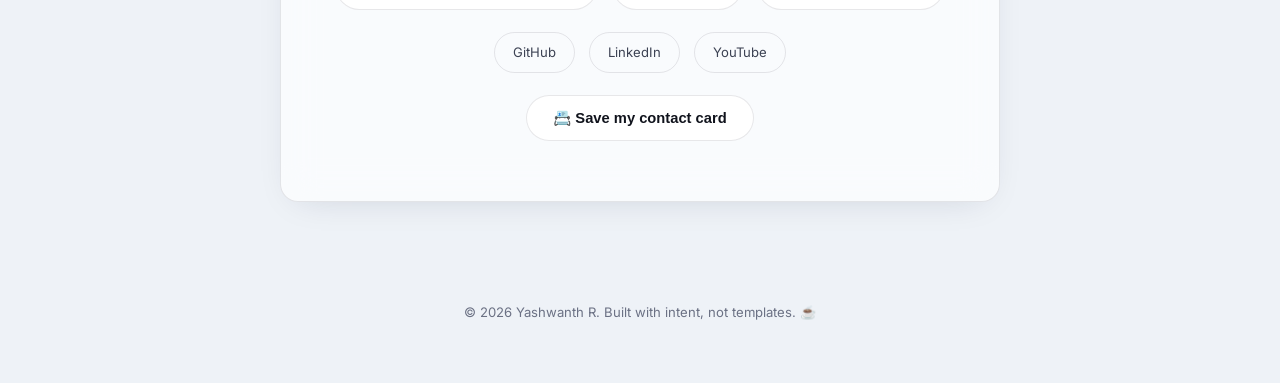
==== commit 19b9735b: "Section nav transitions, magnetic buttons, hero parallax" ====
--- a/index.html
+++ b/index.html
@@ -111,7 +111,7 @@
         <p id="loginStatus" class="modal-status"></p>
       </div>
     </div>
-    <button id="hireMeBtn" type="button" class="navcta">Hire me</button>
+    <button id="hireMeBtn" type="button" class="navcta btn-magnetic">Hire me</button>
   </div>
 </nav>
 
@@ -148,8 +148,8 @@
         </h2>
         <p class="hero-sub" data-edit="hero_sub">Full-stack engineer with a deep AI/ML core — I design, train, ship and deploy software that solves problems people actually have. Graduating 2026, looking for my first full-time role.</p>
         <div class="hero-actions">
-          <a href="#projects" class="btn btn-primary">View work</a>
-          <a id="resumeDownloadBtn" href="Yashwanth_Resume.pdf" download class="btn btn-glass">Download résumé ↓</a>
+          <a href="#projects" class="btn btn-primary btn-magnetic">View work</a>
+          <a id="resumeDownloadBtn" href="Yashwanth_Resume.pdf" download class="btn btn-glass btn-magnetic">Download résumé ↓</a>
           <button id="printResumeBtn" type="button" class="btn btn-glass" title="Open a clean, printable one-page view of this portfolio">🖨 Print résumé view</button>
         </div>
         <div class="hero-stats">
--- a/style.css
+++ b/style.css
@@ -427,6 +427,21 @@
 .btn-glass{background:var(--glass-bg-strong); border:1px solid var(--glass-border); color:var(--ink-0); backdrop-filter:blur(10px);}
 .btn-glass:hover{transform:translateY(-3px); border-color:var(--accent-1);}
 .btn-block{width:100%; justify-content:center; margin-top:18px;}
+.btn-magnetic{ will-change:transform; }
+
+/* Hero parallax: transform is set inline via JS, this just hints the browser */
+.hero-text, .hero-photo-wrap{ will-change:transform; }
+
+/* Section nav transition: brief fade+lift when a section is navigated to
+   via an in-page link, layered on top of the existing scroll-reveal system */
+.section-nav-enter{ animation:sectionNavEnter .65s var(--ease); }
+@keyframes sectionNavEnter{
+  0%{ opacity:.55; transform:translateY(14px); }
+  100%{ opacity:1; transform:translateY(0); }
+}
+@media (prefers-reduced-motion: reduce){
+  .section-nav-enter{ animation:none; }
+}
 
 /* ============ SECTION SHELL ============ */
 .section{max-width:var(--maxw); margin:0 auto; padding:var(--section-spacing, 130px) 24px 0; transition: padding .7s var(--ease);}
@@ -765,7 +780,45 @@
   display:flex; align-items:center; justify-content:space-between;
 }
 .admin-tab.active{background:linear-gradient(135deg,var(--accent-1),var(--accent-2)); color:#08090d; border-color:transparent;}
-.admin-panel-content{ margin-left:270px; padding-right:24px; }
+.admin-panel-content{ margin-left:270px; padding-right:24px; margin-right:360px; transition:margin-right .3s var(--ease); }
+body.preview-hidden .admin-panel-content{ margin-right:24px; }
+
+.admin-preview-panel{
+  position:fixed; top:100px; right:24px; bottom:24px; width:330px; z-index:60;
+  display:flex; flex-direction:column; border-radius:16px; overflow:hidden;
+  background:var(--glass-bg-strong); border:1px solid var(--glass-border);
+  box-shadow:0 20px 50px -20px rgba(0,0,0,.5);
+  transition:transform .3s var(--ease), opacity .3s var(--ease);
+}
+body.preview-hidden .admin-preview-panel{ transform:translateX(360px); opacity:0; pointer-events:none; }
+.admin-preview-header{
+  display:flex; align-items:center; justify-content:space-between;
+  padding:10px 14px; font-size:.78rem; font-weight:600; color:var(--ink-1);
+  border-bottom:1px solid var(--glass-border); flex-shrink:0;
+}
+.admin-preview-actions{ display:flex; gap:6px; }
+.admin-preview-actions button{
+  width:26px; height:26px; border-radius:8px; border:1px solid var(--glass-border);
+  background:transparent; color:var(--ink-2); cursor:pointer; font-size:.8rem;
+  transition:.25s var(--ease);
+}
+.admin-preview-actions button:hover{ color:var(--accent-1); border-color:var(--accent-1); }
+#previewIframe{
+  flex:1; width:100%; border:0; background:#0a0d14;
+  transform:scale(0.5); transform-origin:top left;
+  width:200%; height:200%;
+}
+.admin-preview-show-btn{
+  position:fixed; bottom:24px; right:24px; z-index:60; padding:10px 16px; border-radius:999px;
+  background:linear-gradient(135deg,var(--accent-1),var(--accent-2)); color:#08090d; border:none;
+  font-weight:600; font-size:.8rem; cursor:pointer; box-shadow:0 10px 26px -10px rgba(0,0,0,.5);
+}
+.admin-preview-show-btn.hidden{ display:none; }
+@media (max-width:1500px){
+  .admin-panel-content{ margin-left:270px; margin-right:24px; }
+  .admin-preview-panel{ display:none; }
+  .admin-preview-show-btn{ display:none; }
+}
 .admin-panel-section{display:none;}
 .admin-panel-section.active{
   display:block; column-width:380px; column-gap:18px;
@@ -795,7 +848,6 @@
 .admin-data-table td{ color:var(--ink-1); }
 .admin-card.admin-card-full{ column-span:all; display:block; width:100%; }
 .admin-save-bar{ width:100%; }
-@media (max-width:1500px){ .admin-panel-content{ margin-left:270px; } }
 @media (max-width:860px){ .admin-panel-section.active{ column-width:auto; column-count:1; } }
 @media (max-width:900px){
   .admin-tabs{
@@ -1031,6 +1083,13 @@
 .cursor-style-target::before{
   content:''; position:absolute; inset:8px; border-radius:50%; background:var(--accent-1);
 }
+
+.admin-bulk-toolbar{ display:flex; gap:8px; margin-bottom:10px; }
+.admin-bulk-toolbar button{
+  font-size:.76rem; padding:6px 12px; border-radius:999px; border:1px solid var(--glass-border);
+  background:var(--glass-bg); color:var(--ink-2); cursor:pointer; transition:.25s var(--ease);
+}
+.admin-bulk-toolbar button:hover{ color:var(--accent-1); border-color:var(--accent-1); }
 
 .admin-repeat-item{
   border:1px solid var(--glass-border); border-radius:14px; padding:18px; margin-bottom:14px; position:relative;
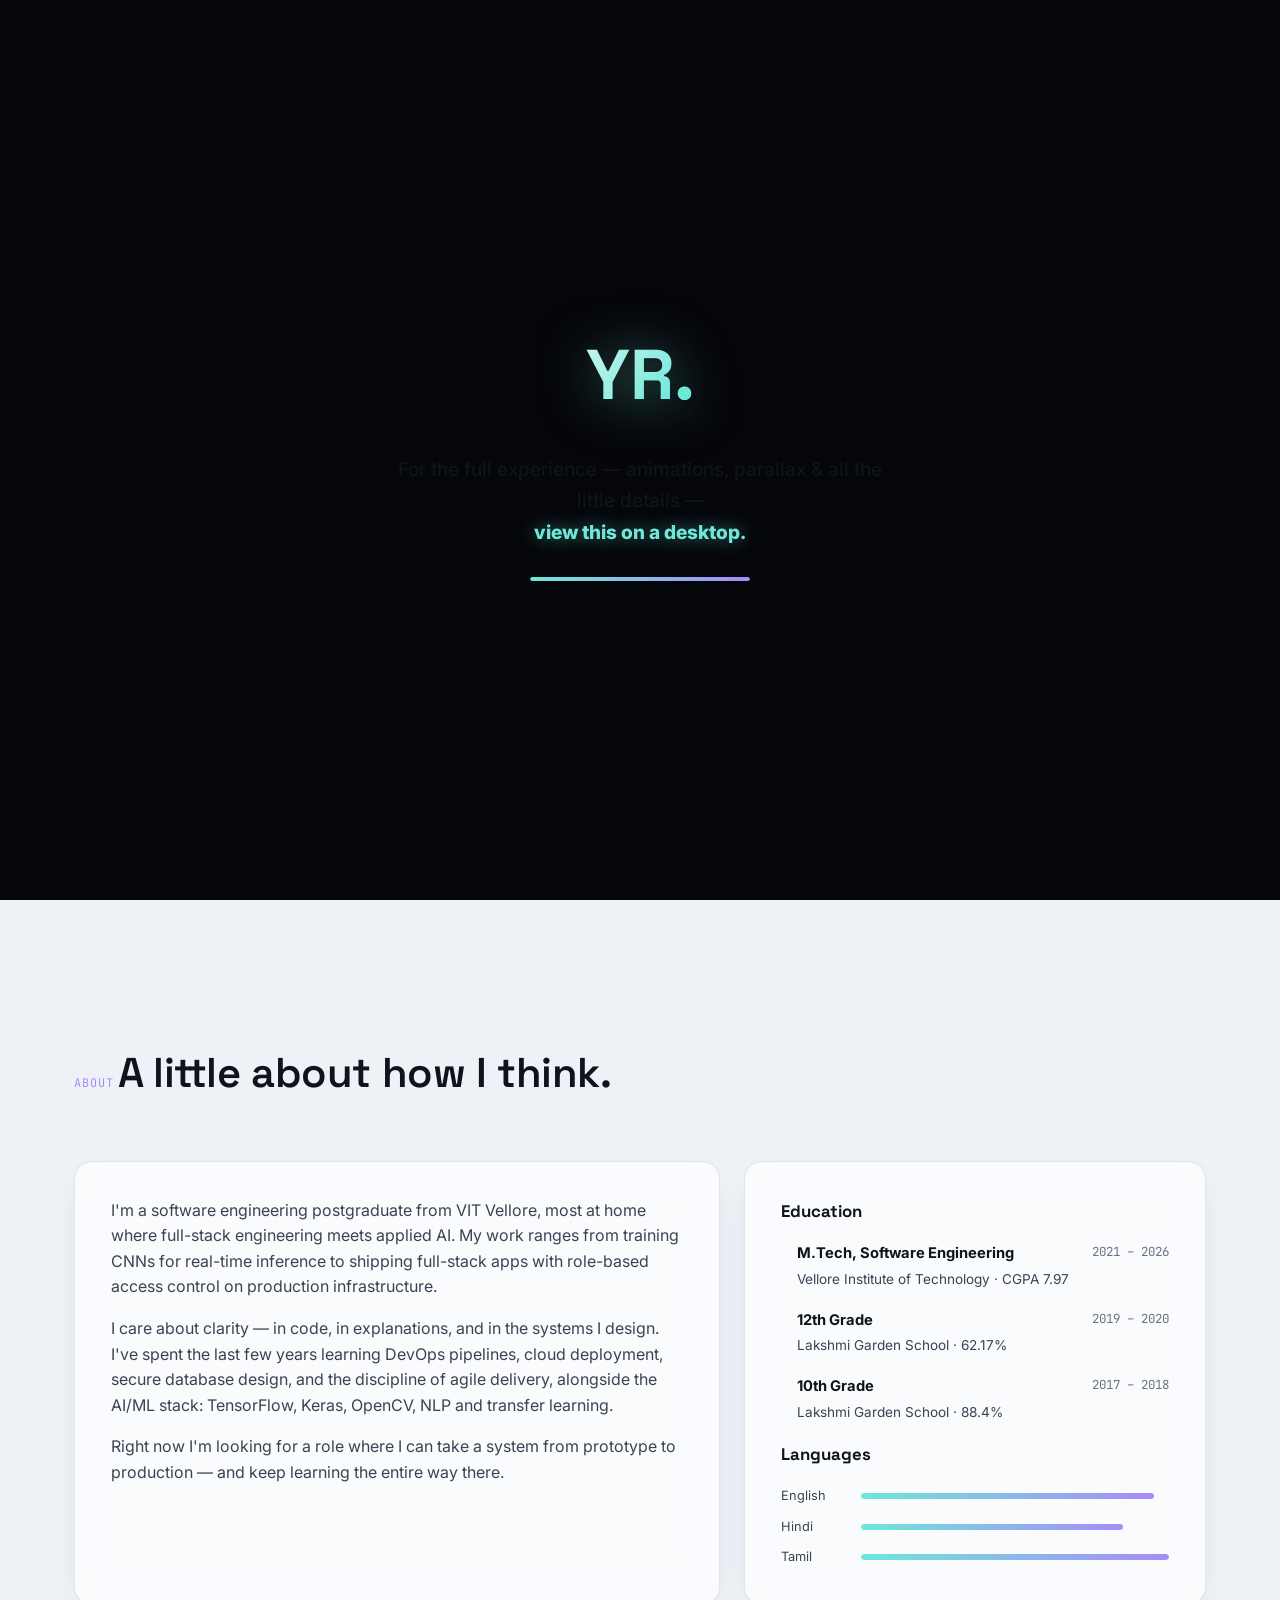
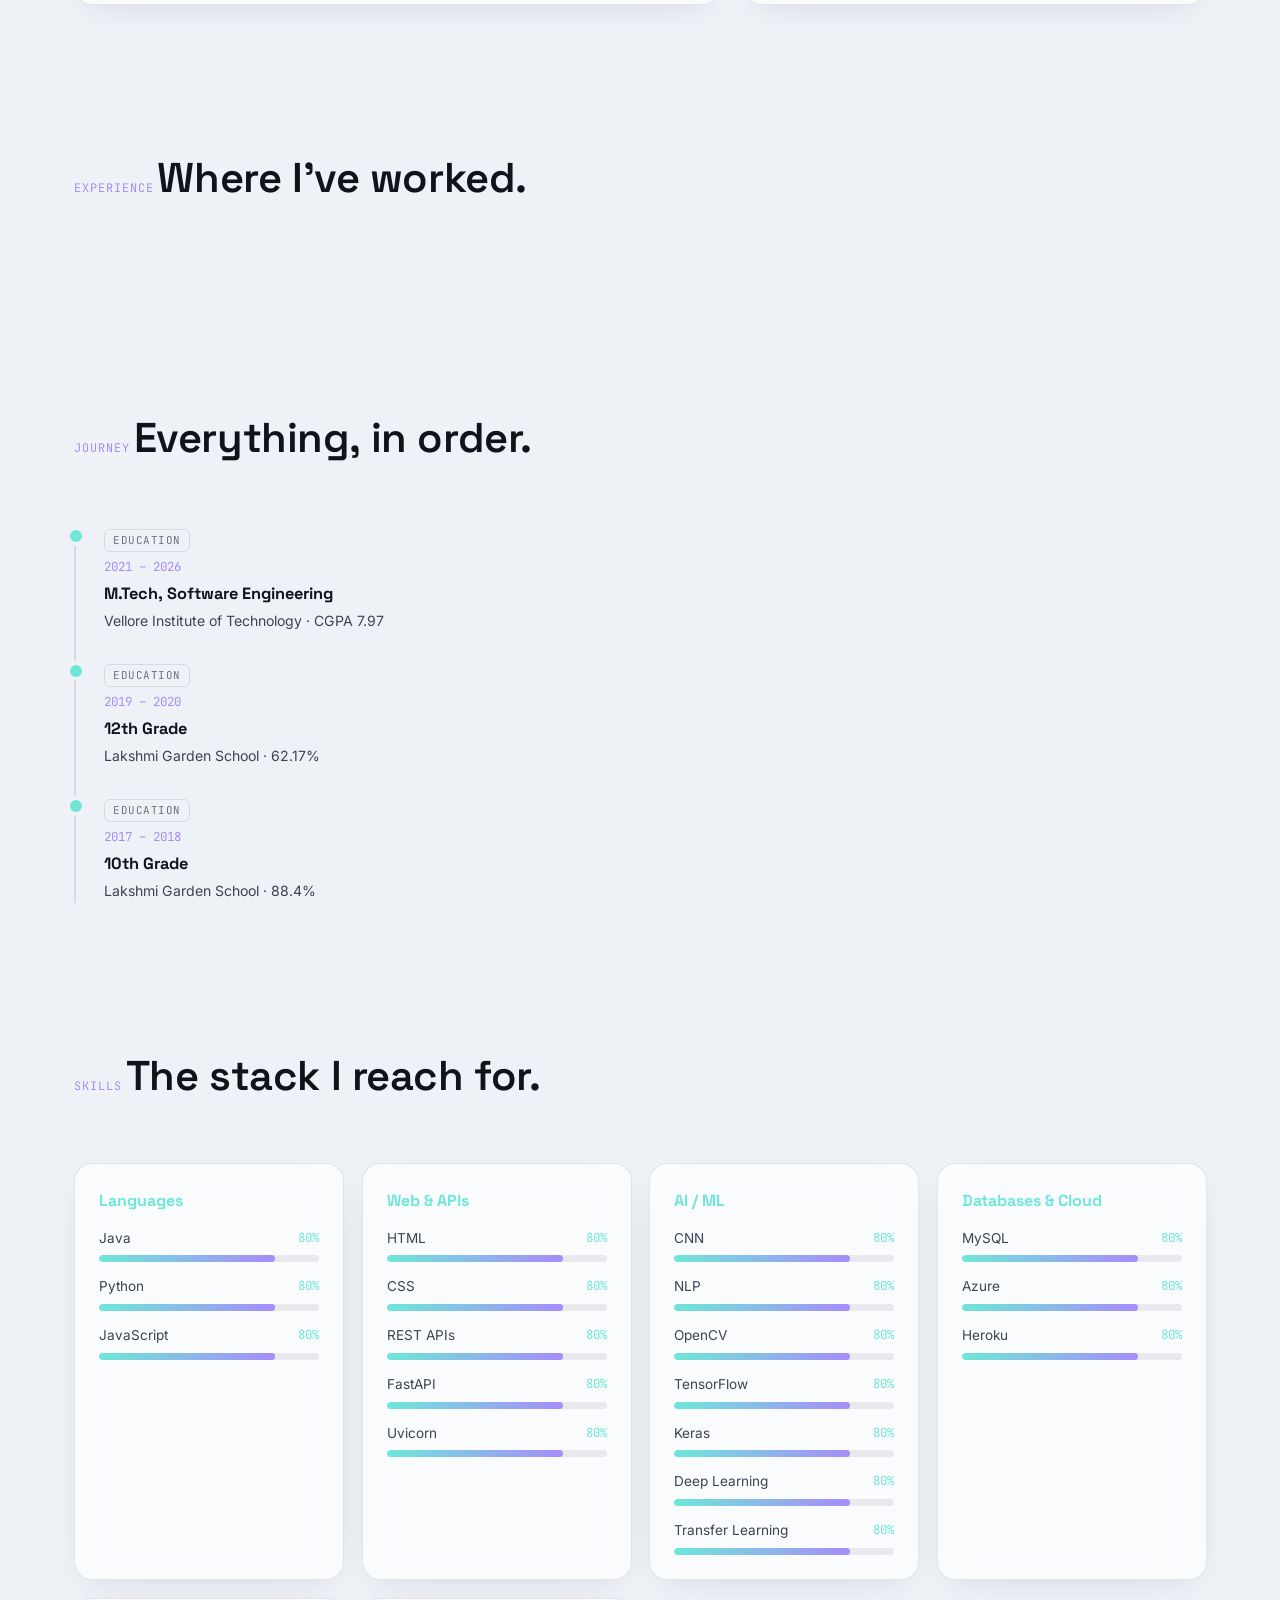
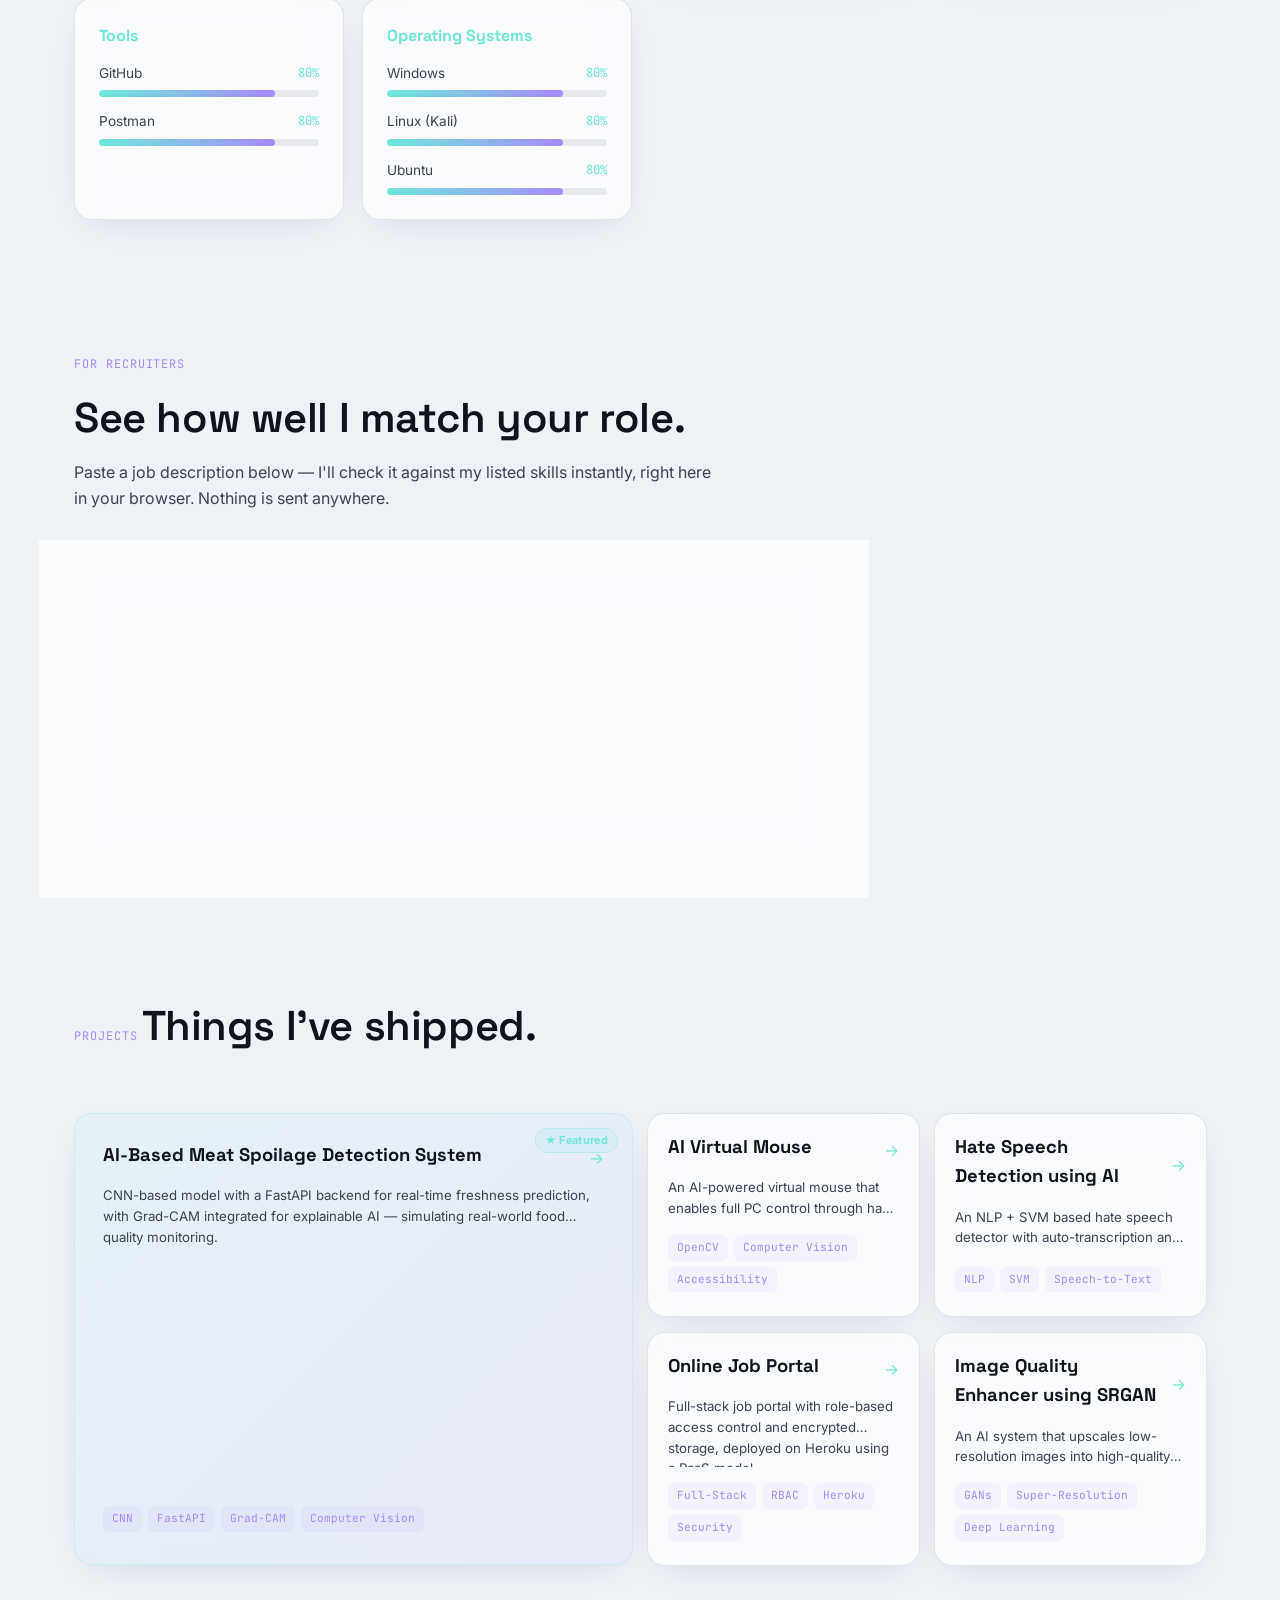
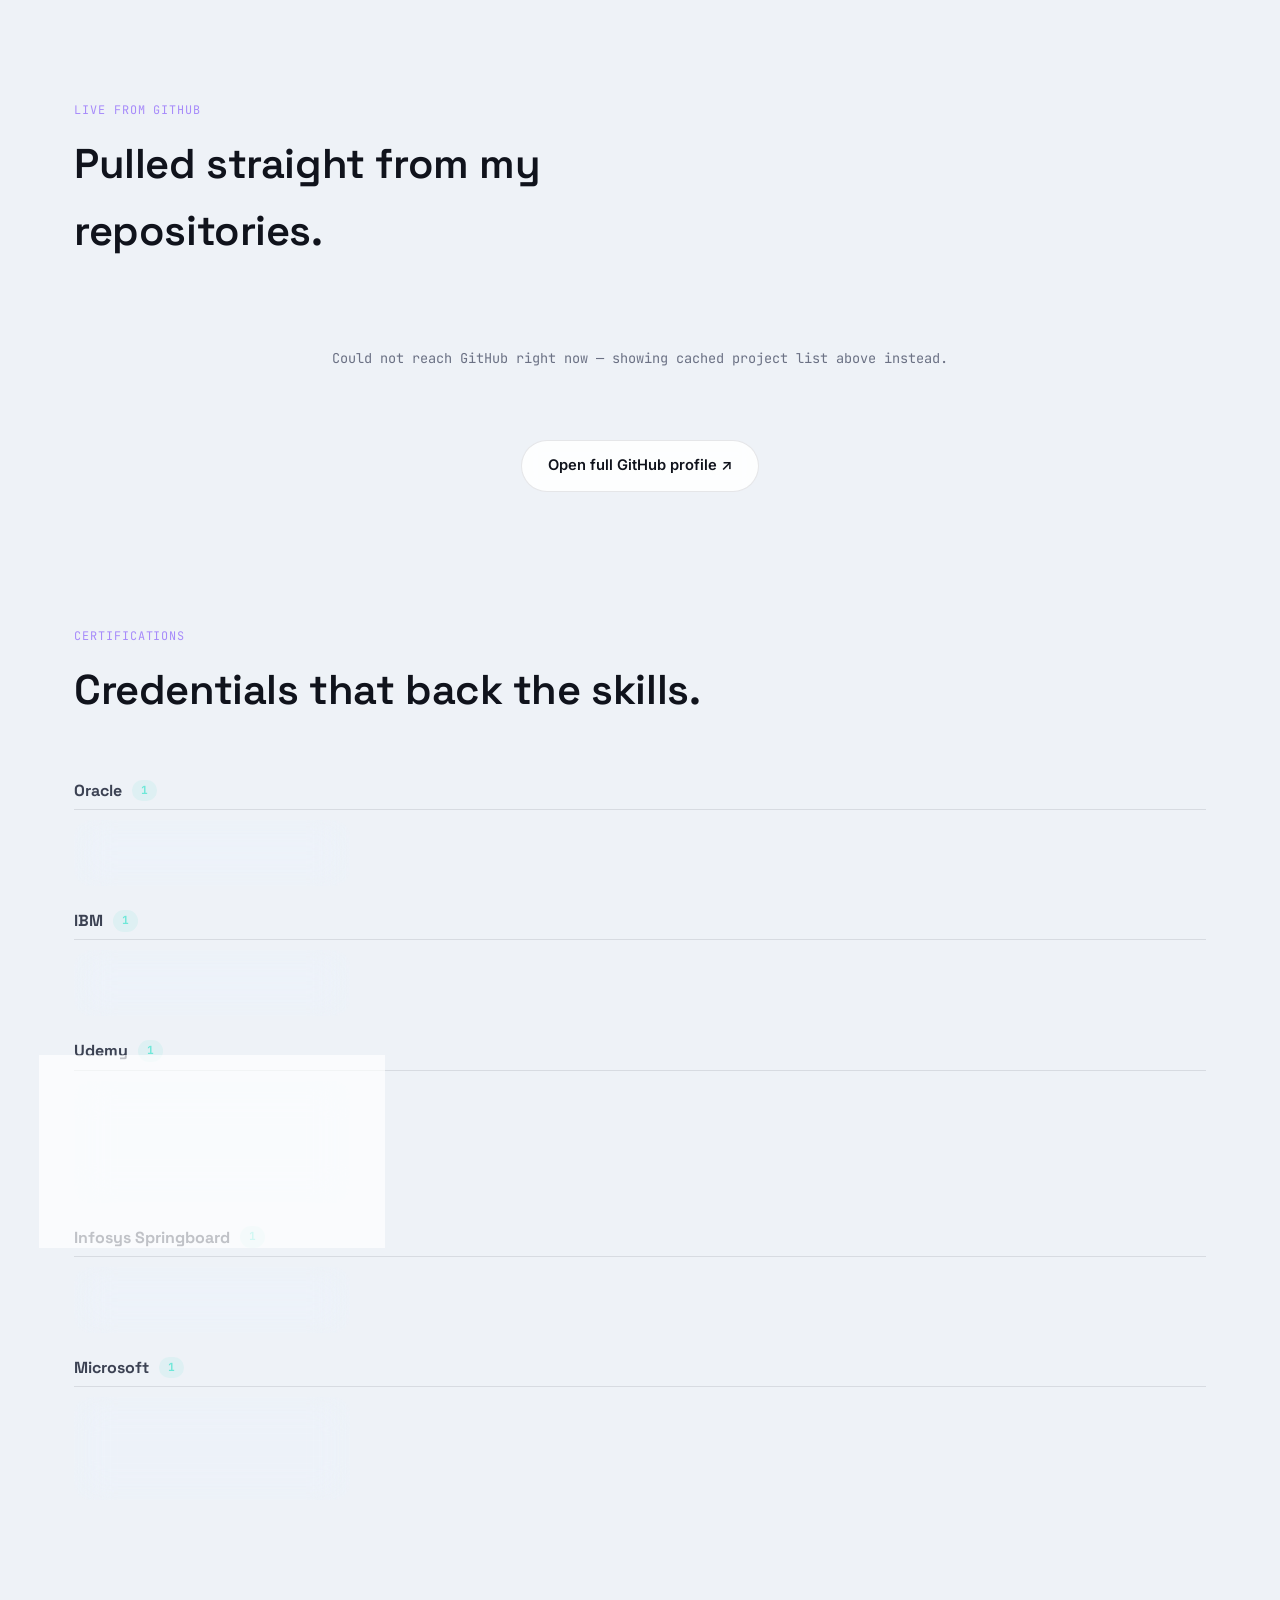
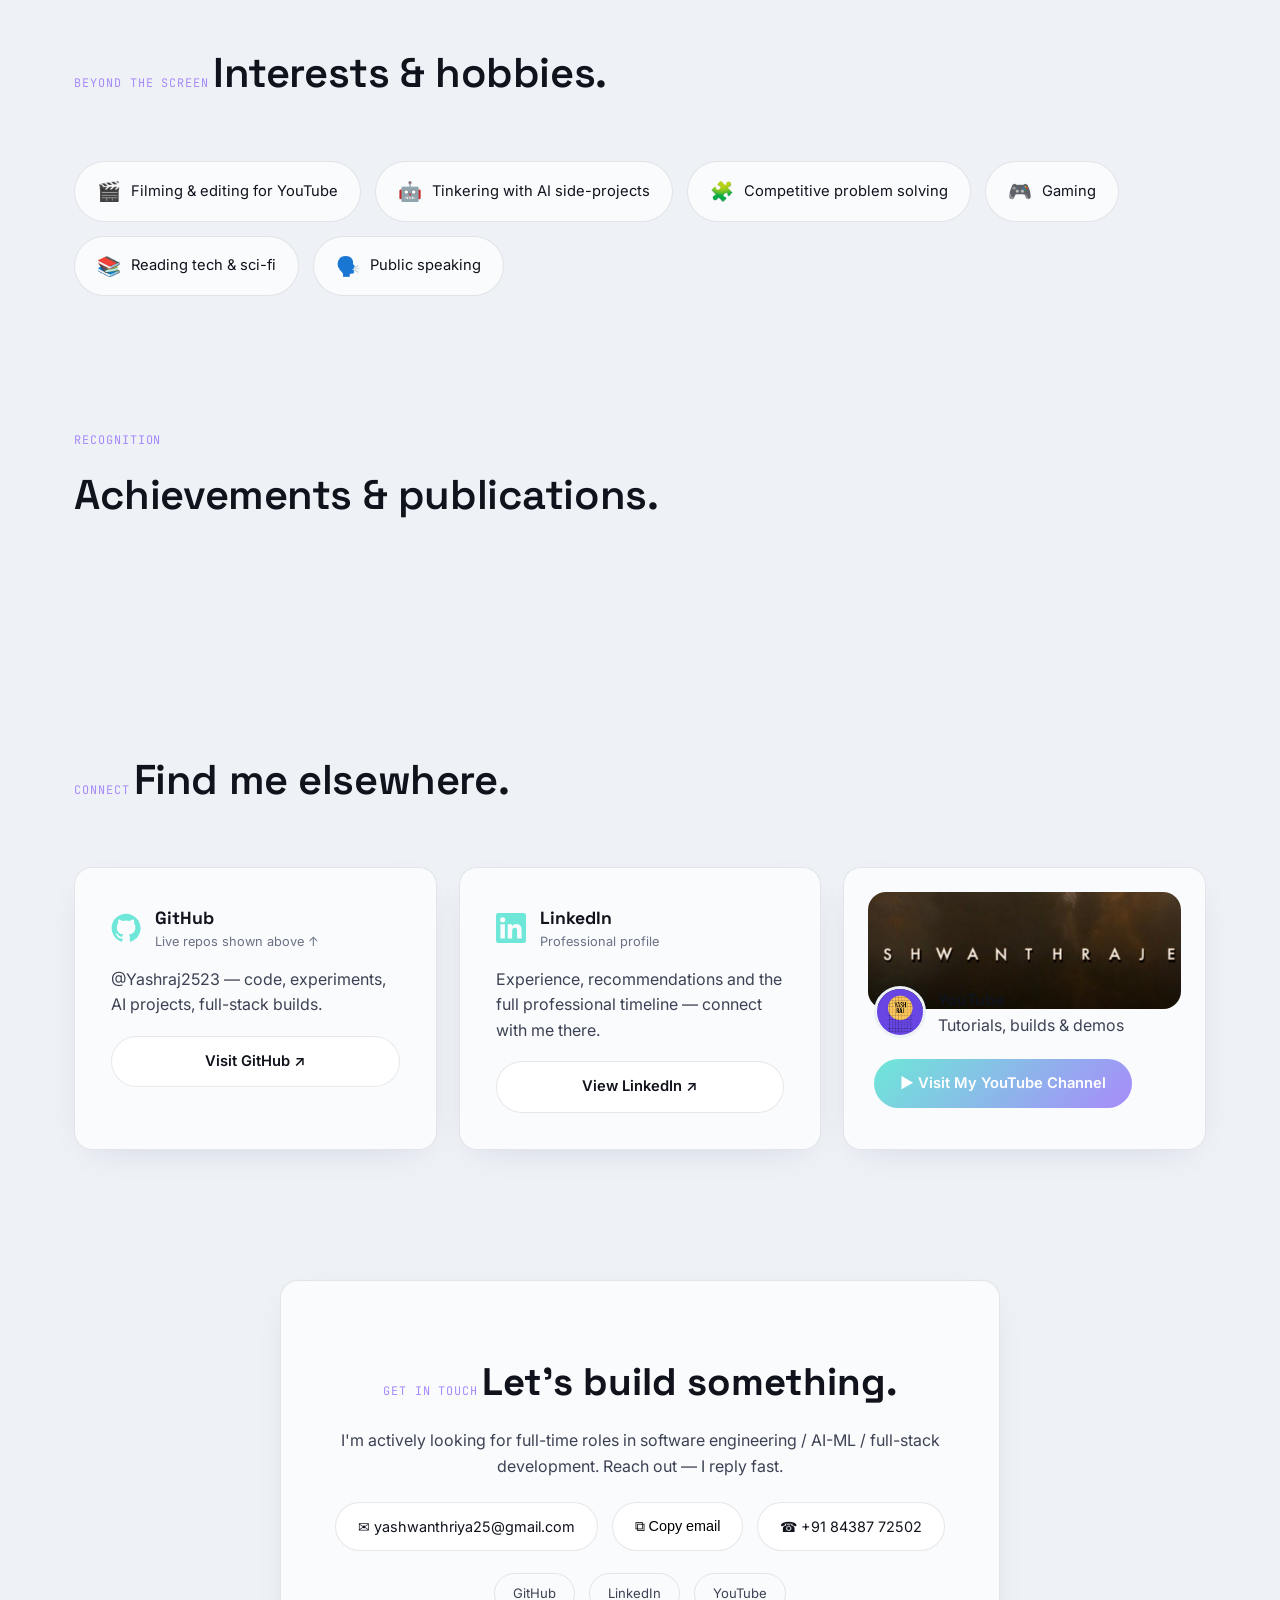
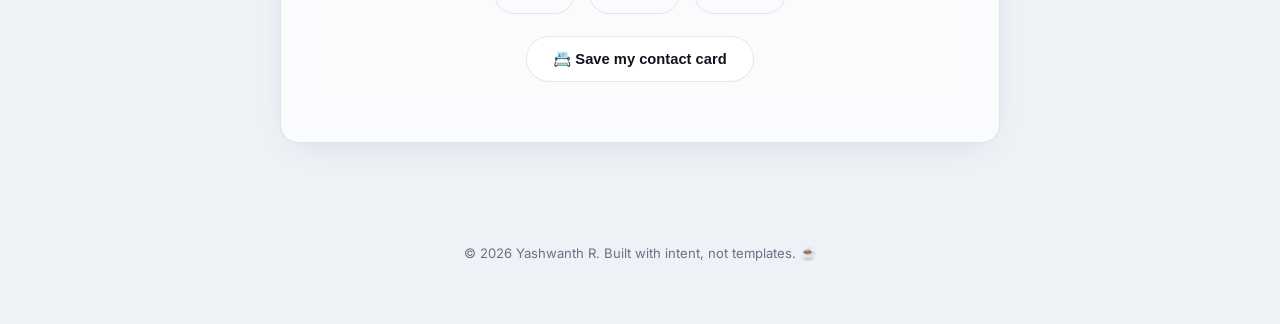
==== commit 5519417c: "Add files via upload" ====
--- a/index.html
+++ b/index.html
@@ -96,6 +96,8 @@
       <span class="recruiter-label">Recruiter Mode</span>
     </button>
     <button id="soundToggleBtn" class="icon-btn" title="Toggle sound">🔊</button>
+    <button id="compactModeBtn" class="icon-btn" title="Compact view — tighter spacing, see more at once">▤</button>
+    <button id="minimapModeBtn" class="icon-btn" title="One-page mode — floating section mini-map">🗺</button>
     <button id="themeToggle" class="icon-btn" title="Toggle light/dark">
       <svg id="themeIconMoon" viewBox="0 0 24 24" fill="currentColor"><path d="M21 12.79A9 9 0 1 1 11.21 3a7 7 0 0 0 9.79 9.79Z"/></svg>
       <svg id="themeIconSun" viewBox="0 0 24 24" fill="currentColor" style="display:none"><path d="M12 4V2m0 20v-2M4 12H2m20 0h-2M5.64 5.64 4.22 4.22m15.56 1.42 1.42-1.42M5.64 18.36l-1.42 1.42m15.56-1.42 1.42 1.42M12 7a5 5 0 1 0 0 10 5 5 0 0 0 0-10Z"/></svg>
@@ -125,6 +127,9 @@
 </nav>
 
 <button id="backToTop" class="back-to-top hidden" title="Back to top">↑</button>
+
+<!-- ================= ONE-PAGE MINI-MAP (dot nav) ================= -->
+<nav id="minimapNav" class="minimap-nav hidden" aria-label="Section mini-map"></nav>
 
 <!-- ================= COMMAND PALETTE / GLOBAL SEARCH (Ctrl+K) ================= -->
 <div id="paletteOverlay" class="modal-overlay hidden">
--- a/style.css
+++ b/style.css
@@ -235,6 +235,41 @@
 }
 .icon-btn svg{width:17px; height:17px;}
 .icon-btn:hover{color:var(--accent-1); border-color:var(--accent-1); transform:translateY(-2px);}
+.icon-btn-active{ color:var(--accent-1); border-color:var(--accent-1); background:rgba(110,231,216,.1); }
+
+/* ============ COMPACT MODE ============ */
+body.compact-mode{ --section-spacing:56px !important; }
+body.compact-mode .panel{ padding:16px 18px !important; }
+body.compact-mode .section-head{ margin-bottom:22px !important; }
+body.compact-mode .hero{ min-height:auto !important; padding:100px 24px 40px !important; }
+body.compact-mode .projects-grid, body.compact-mode .skills-grid,
+body.compact-mode .certs-grid, body.compact-mode .achievements-grid{ gap:10px !important; }
+body.compact-mode .avatar-container, body.compact-mode .scroll-cue{ display:none !important; }
+body.compact-mode .hero-stats{ margin-top:10px !important; }
+body.compact-mode .project-card-featured{ grid-column:span 1; grid-row:span 1; padding:18px 20px; }
+body.compact-mode .timeline-track{ gap:14px !important; }
+body.compact-mode .hero-text, body.compact-mode .hero-photo-wrap{ transform:none !important; }
+
+/* ============ ONE-PAGE MINI-MAP ============ */
+.minimap-nav{
+  position:fixed; right:22px; top:50%; transform:translateY(-50%); z-index:70;
+  display:flex; flex-direction:column; gap:10px; align-items:center;
+}
+.minimap-nav.hidden{ display:none; }
+.minimap-dot{
+  width:9px; height:9px; border-radius:50%; background:var(--glass-border);
+  border:1px solid transparent; transition:.3s var(--ease); position:relative;
+}
+.minimap-dot::after{
+  content:attr(title); position:absolute; right:18px; top:50%; transform:translateY(-50%) translateX(6px);
+  font-size:.72rem; white-space:nowrap; background:var(--glass-bg-strong); color:var(--ink-0);
+  padding:4px 10px; border-radius:8px; border:1px solid var(--glass-border);
+  opacity:0; pointer-events:none; transition:.25s var(--ease);
+}
+.minimap-dot:hover::after{ opacity:1; transform:translateY(-50%) translateX(0); }
+.minimap-dot:hover{ background:var(--ink-1); }
+.minimap-dot-active{ background:var(--accent-1); width:11px; height:11px; box-shadow:0 0 0 3px rgba(110,231,216,.2); }
+@media (max-width:900px){ .minimap-nav{ display:none !important; } }
 
 /* ============ LOGIN MODAL ============ */
 .modal-overlay{
@@ -305,6 +340,32 @@
   .hero-text{align-items:center;}
   .hero-text .hero-actions, .hero-text .hero-stats{justify-content:center;}
   .hero-photo-wrap{order:-1;}
+}
+
+/* ---- HERO LAYOUT VARIANT: split-screen ---- */
+body.hero-split .hero{
+  padding:0; min-height:100vh; align-items:stretch; justify-content:stretch;
+}
+body.hero-split .hero-inner.hero-grid{
+  max-width:none; width:100%; margin:0; display:grid;
+  grid-template-columns:1fr 1fr; gap:0; align-items:stretch;
+}
+body.hero-split .hero-text{
+  padding:120px 56px 80px; justify-content:center;
+}
+body.hero-split .hero-photo-wrap{
+  padding:0; margin:0; align-items:stretch; height:100%; min-height:100vh;
+}
+body.hero-split .avatar-flip{
+  width:100%; height:100%; min-height:100vh; aspect-ratio:auto; border-radius:0;
+}
+body.hero-split .slideshow{ border-radius:0; }
+body.hero-split .avatar-flip-front, body.hero-split .avatar-flip-back{ border-radius:0; }
+@media (max-width:860px){
+  body.hero-split .hero-inner.hero-grid{ grid-template-columns:1fr; }
+  body.hero-split .hero-photo-wrap{ min-height:60vh; order:-1; }
+  body.hero-split .avatar-flip{ min-height:60vh; }
+  body.hero-split .hero-text{ padding:60px 24px 60px; }
 }
 
 /* ---- PROFILE SLIDESHOW ---- */
@@ -501,8 +562,25 @@
 @media (prefers-reduced-motion: reduce){ .skill-bar-fill{ transition:none; } }
 
 /* ============ PROJECTS ============ */
-.projects-grid{display:grid; grid-template-columns:repeat(auto-fill,minmax(250px,1fr)); gap:14px;}
-.project-card{border-radius:var(--radius-md); padding:18px 20px; display:flex; flex-direction:column; gap:8px;}
+.projects-grid{display:grid; grid-template-columns:repeat(auto-fill,minmax(250px,1fr)); gap:14px; grid-auto-flow:dense;}
+.project-card{border-radius:var(--radius-md); padding:18px 20px; display:flex; flex-direction:column; gap:8px; position:relative;}
+.project-card-featured{
+  grid-column:span 2; grid-row:span 2;
+  padding:26px 28px; justify-content:center;
+  background:linear-gradient(135deg, rgba(110,231,216,.06), rgba(167,139,250,.06));
+  border-color:rgba(110,231,216,.25);
+}
+.project-card-featured h3{ font-size:1.3rem; }
+.project-card-featured .card-preview-desc{ font-size:.95rem; -webkit-line-clamp:5; }
+.project-featured-tag{
+  position:absolute; top:14px; right:14px; font-size:.68rem; font-weight:700; letter-spacing:.03em;
+  color:var(--accent-1); background:rgba(110,231,216,.12); border:1px solid rgba(110,231,216,.3);
+  padding:3px 9px; border-radius:999px;
+}
+@media (max-width:640px){
+  .project-card-featured{ grid-column:span 1; grid-row:span 1; padding:18px 20px; }
+  .project-card-featured h3{ font-size:1.05rem; }
+}
 .project-card-top{ display:flex; align-items:center; justify-content:space-between; gap:10px; }
 .project-card-top h3{ font-size:1rem; margin:0; }
 .project-card .card-preview-desc{ -webkit-line-clamp:2; font-size:.83rem; margin-bottom:2px; }
@@ -723,6 +801,24 @@
   color:var(--ink-2); border:1px solid var(--glass-border); padding:2px 8px; border-radius:6px; margin-bottom:5px;
 }
 
+/* ---- Timeline layout variant: horizontal scroller ---- */
+.timeline-track-horizontal{
+  flex-direction:row; padding-left:0; padding-bottom:20px; border-left:none;
+  overflow-x:auto; overflow-y:hidden; gap:0; scroll-snap-type:x proximity;
+  -webkit-overflow-scrolling:touch;
+}
+.timeline-track-horizontal::-webkit-scrollbar{ height:8px; }
+.timeline-track-horizontal .timeline-node{
+  flex:0 0 auto; width:260px; scroll-snap-align:start;
+  padding:0 28px 0 0; border-top:2px solid var(--glass-border); padding-top:24px; margin-right:4px;
+}
+.timeline-track-horizontal .timeline-node::before{
+  left:0; top:-7px; box-shadow:0 0 0 4px var(--bg-0);
+}
+@media (max-width:640px){
+  .timeline-track-horizontal .timeline-node{ width:220px; }
+}
+
 /* ============ ADMIN DASHBOARD (admin.html) ============ */
 .admin-shell{width:100%; padding:110px 24px 100px;}
 .nav-admin-title{
@@ -876,12 +972,13 @@
 .admin-checkbox-row{ display:flex; align-items:center; gap:10px; cursor:pointer; margin-top:12px; font-size:.88rem; }
 .admin-checkbox-row input{ width:18px; height:18px; accent-color:var(--accent-1); flex-shrink:0; }
 select#s_bgStyle, select#s_cursorStyle, select#s_clockStyle,
-select#s_availabilityStatus{
+select#s_availabilityStatus, select#s_heroLayout, select#s_timelineLayout{
   width:100%; padding:11px 14px; border-radius:10px; background:rgba(0,0,0,.18);
   border:1px solid var(--glass-border); color:var(--ink-0); font-size:.9rem; font-family:var(--font-body);
 }
 html[data-theme="light"] select#s_bgStyle, html[data-theme="light"] select#s_cursorStyle,
-html[data-theme="light"] select#s_clockStyle, html[data-theme="light"] select#s_availabilityStatus{
+html[data-theme="light"] select#s_clockStyle, html[data-theme="light"] select#s_availabilityStatus,
+html[data-theme="light"] select#s_heroLayout, html[data-theme="light"] select#s_timelineLayout{
   background:rgba(255,255,255,.6);
 }
 
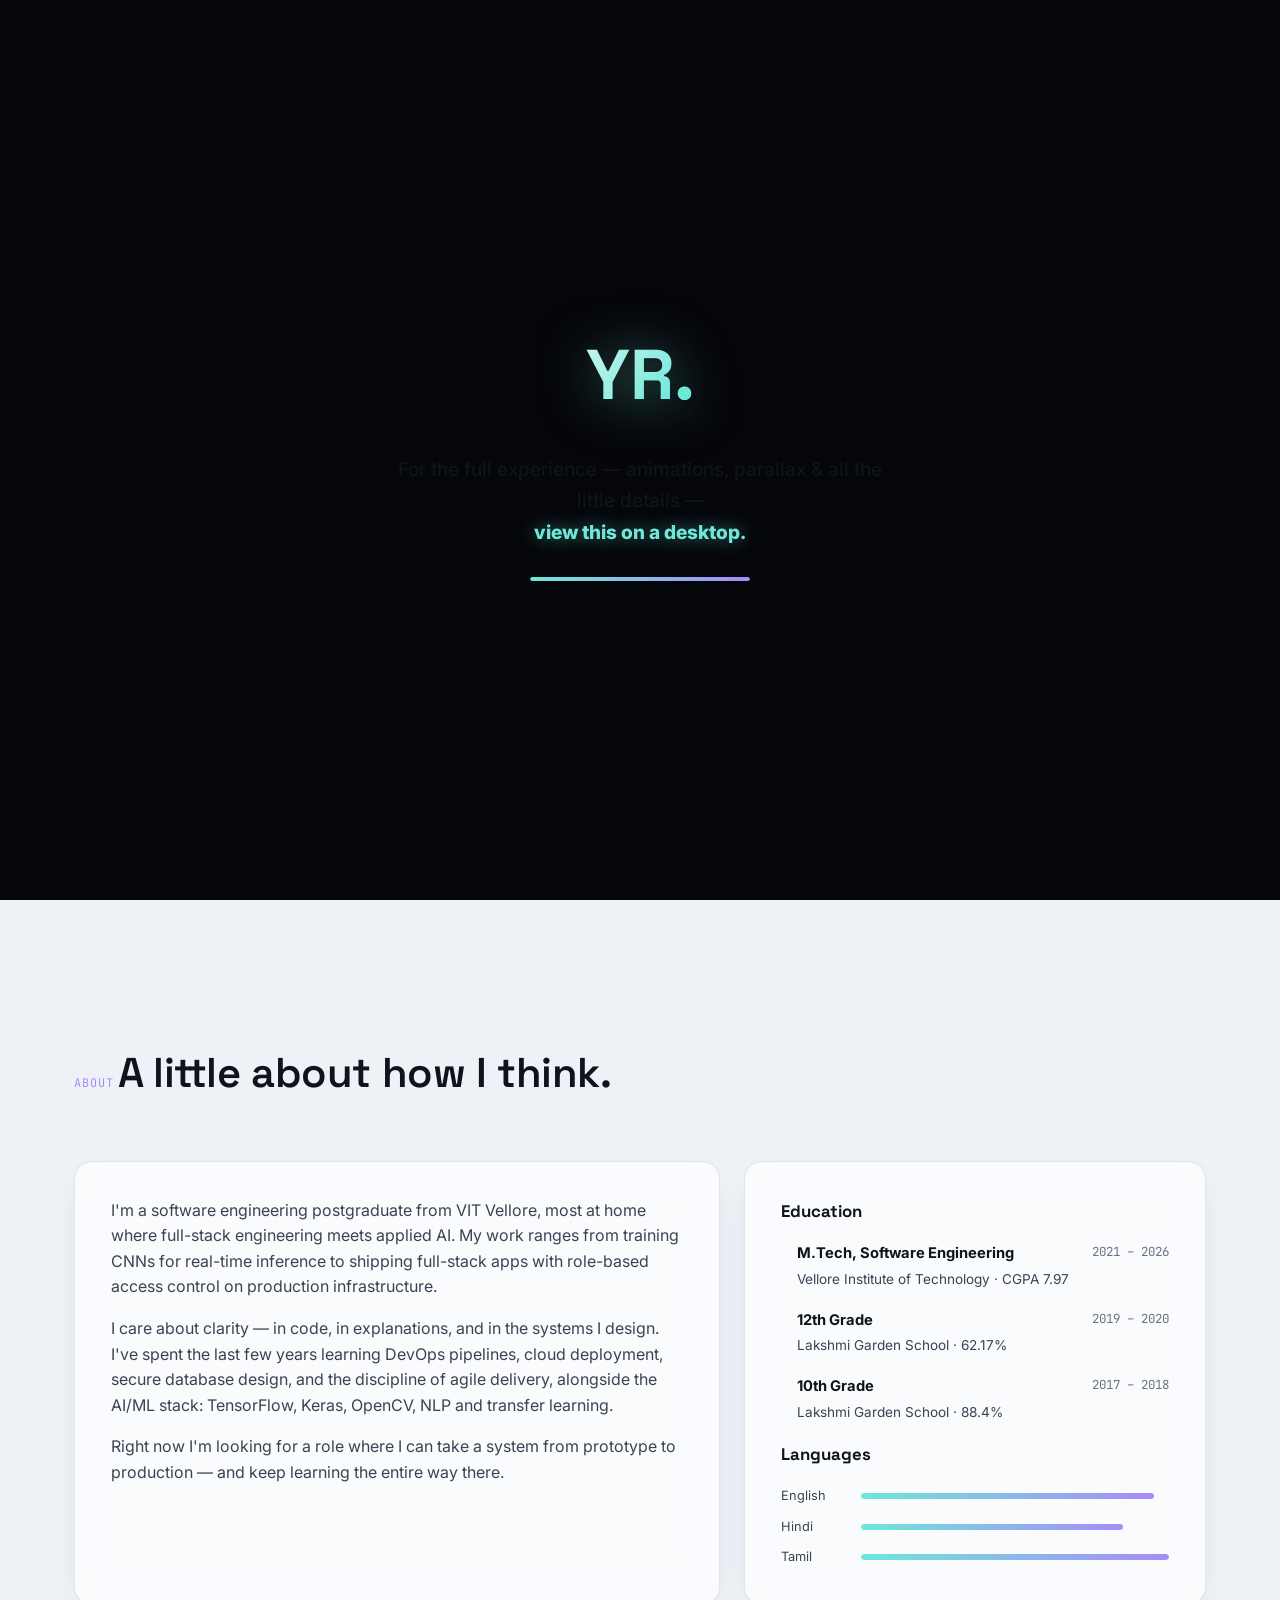
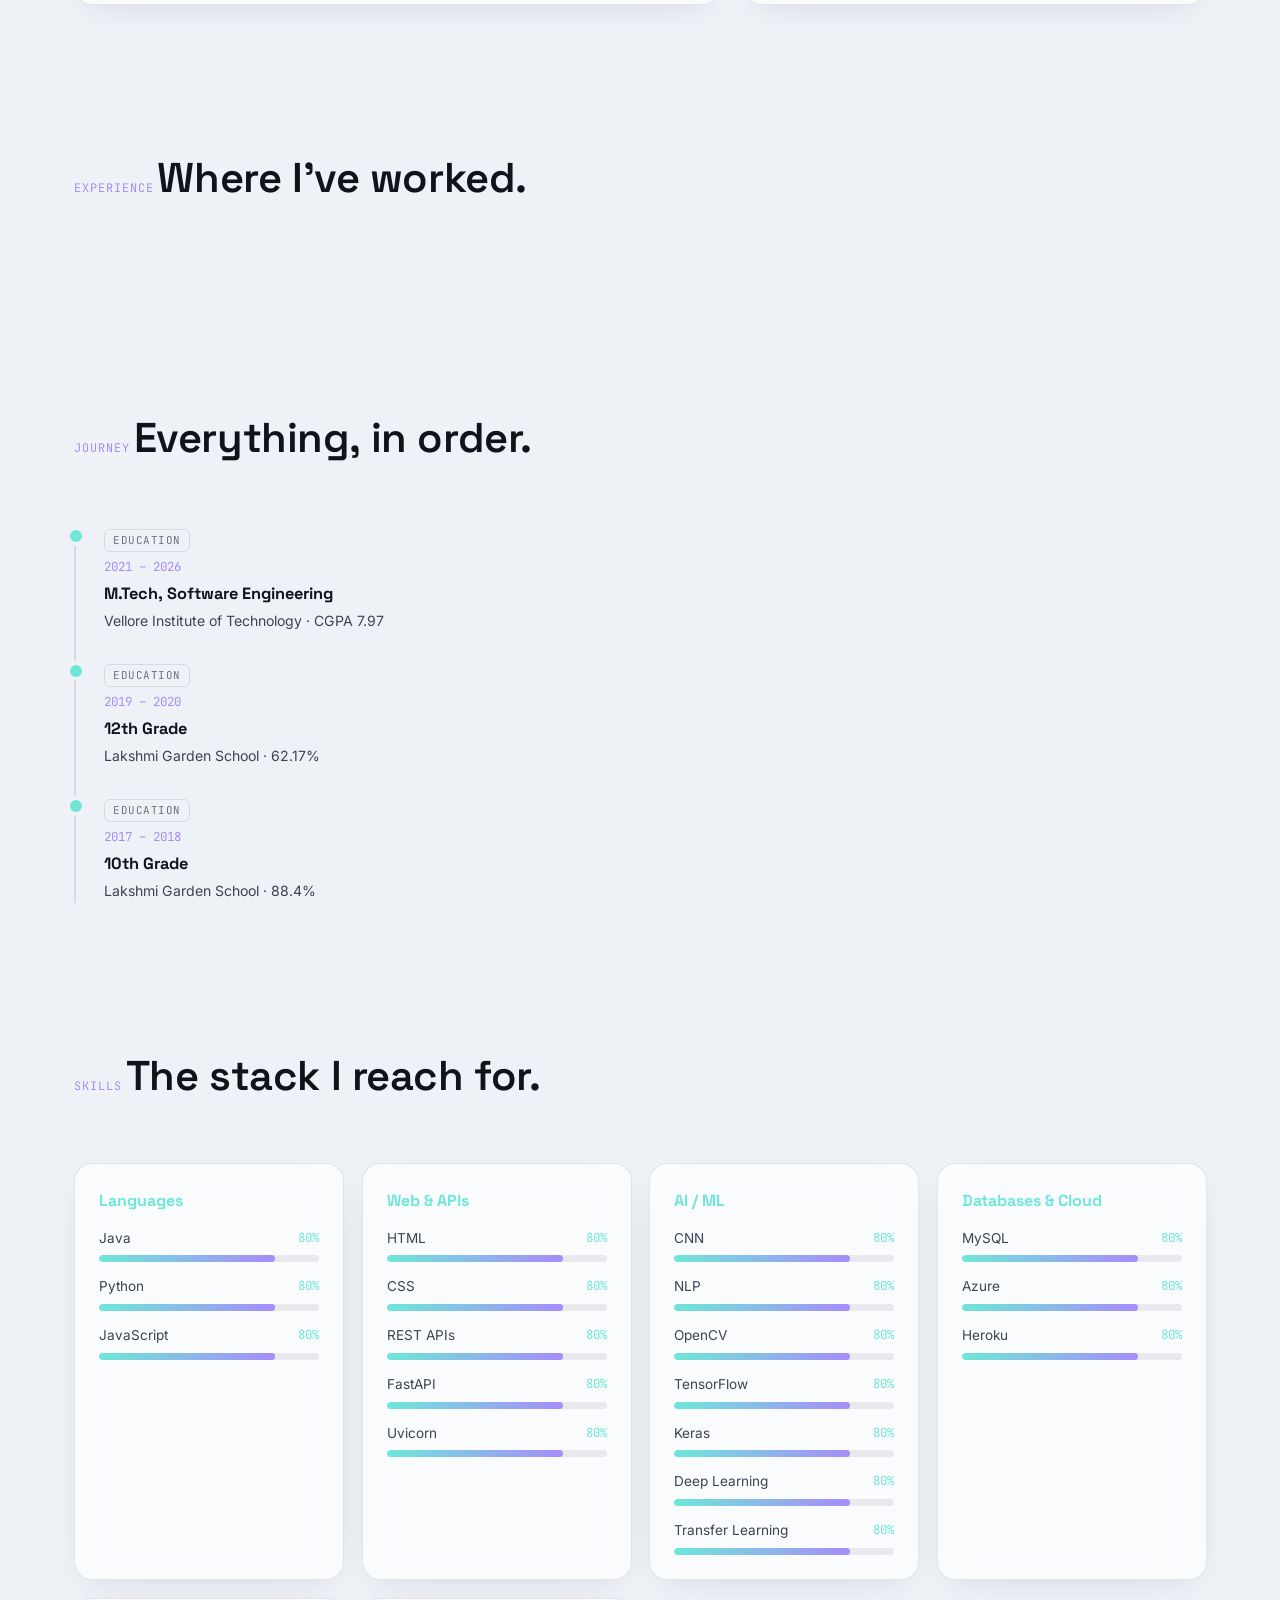
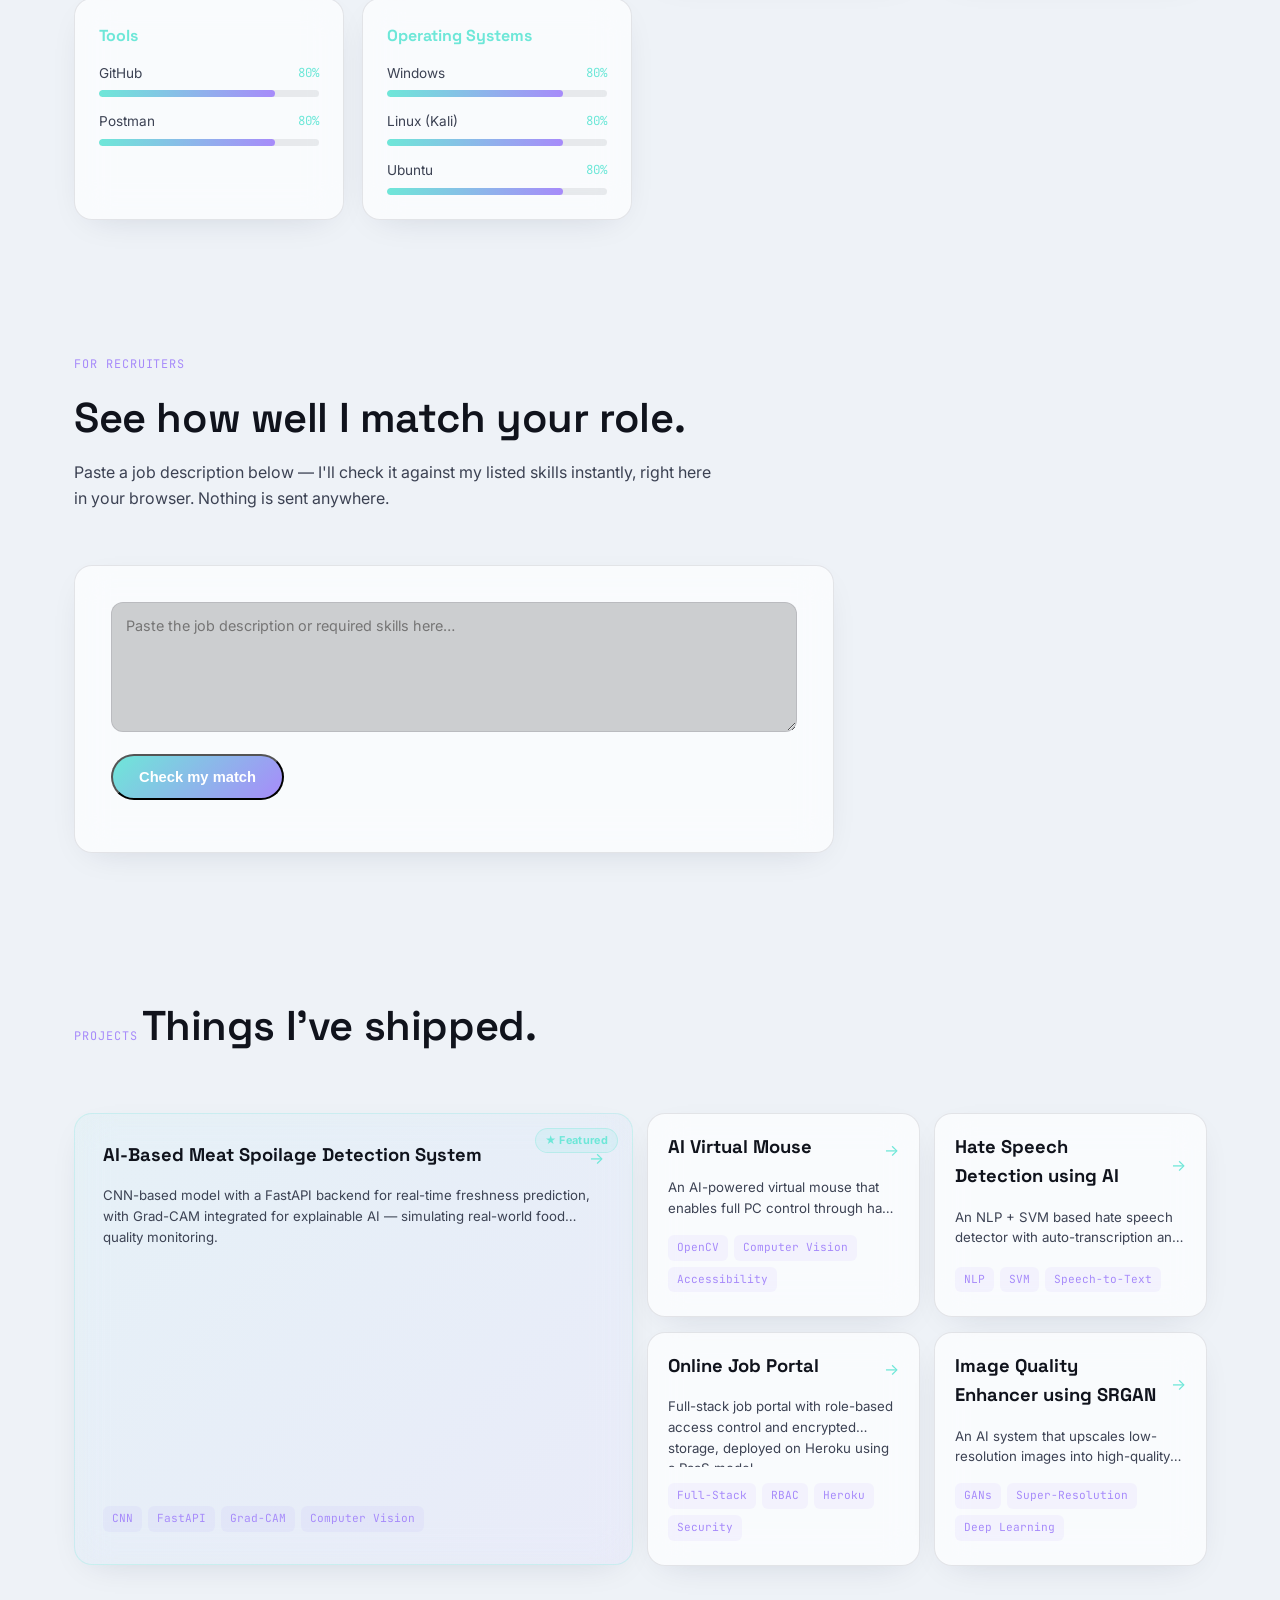
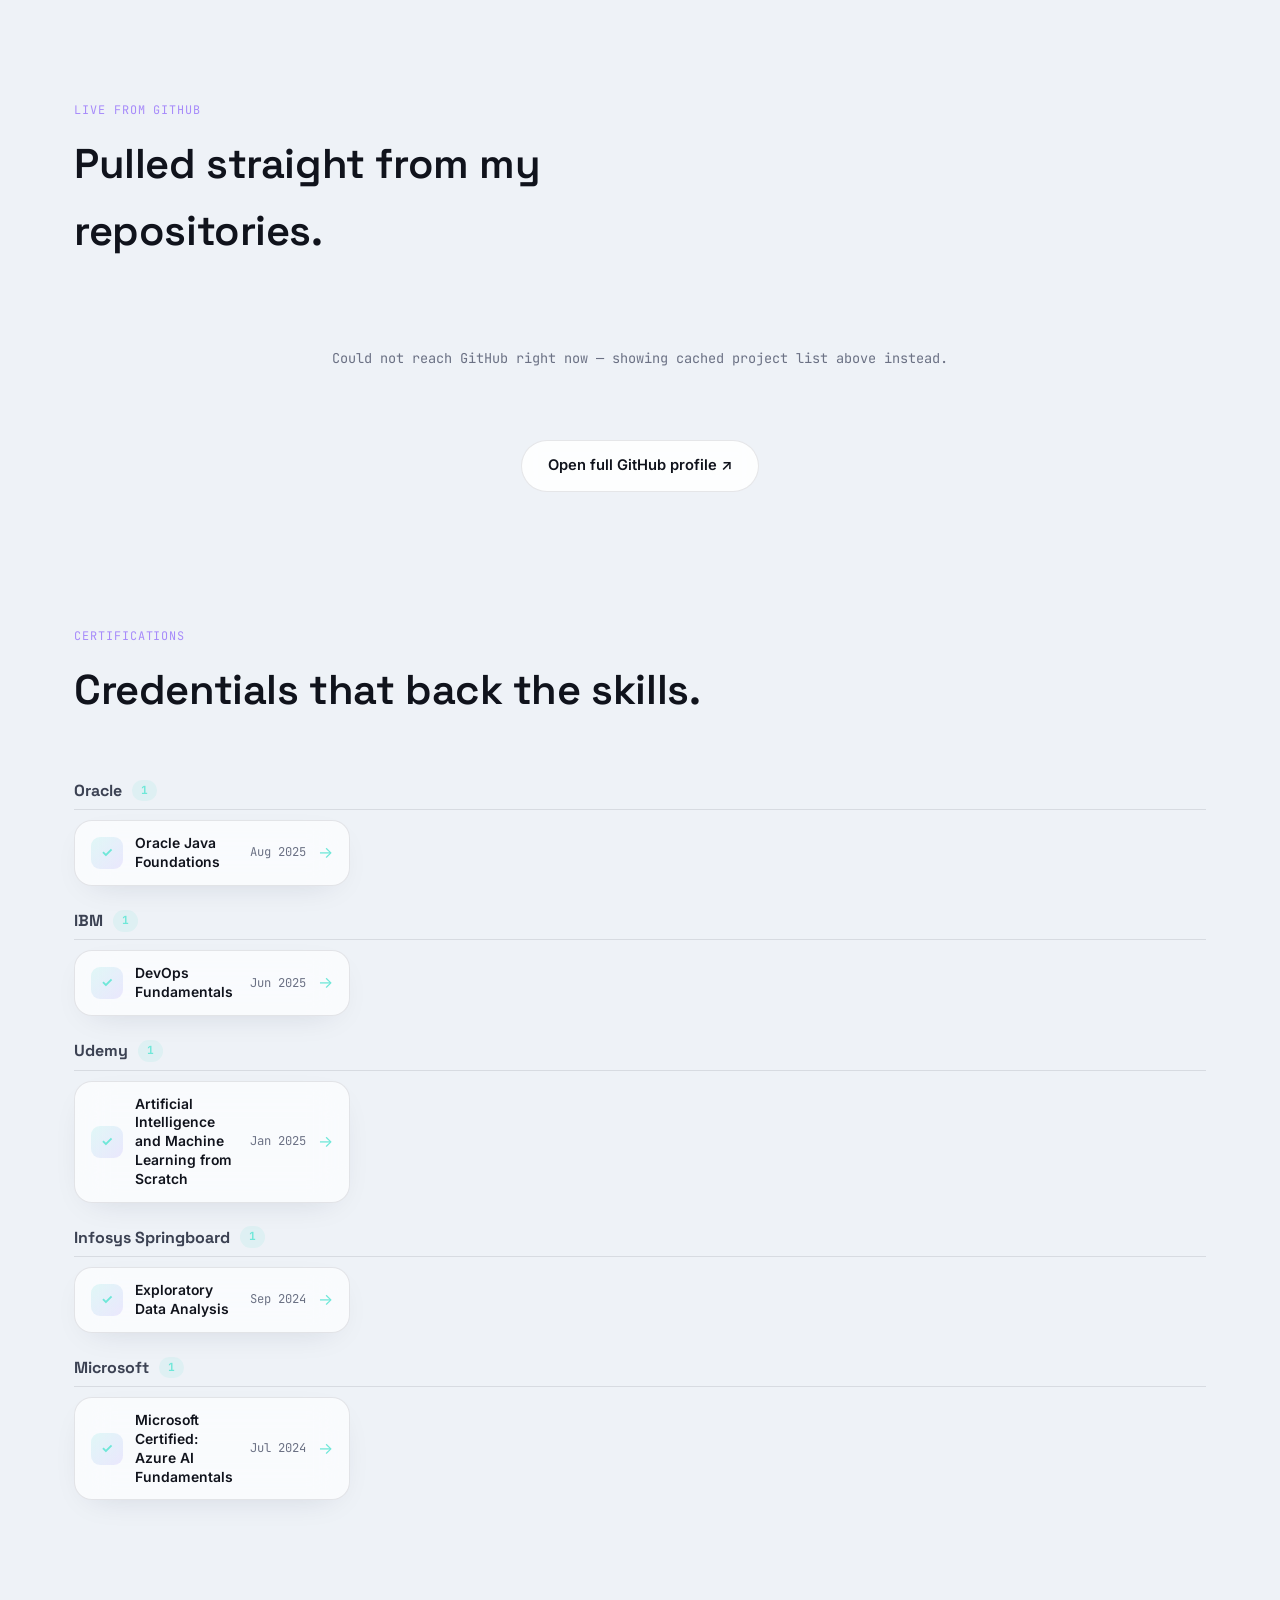
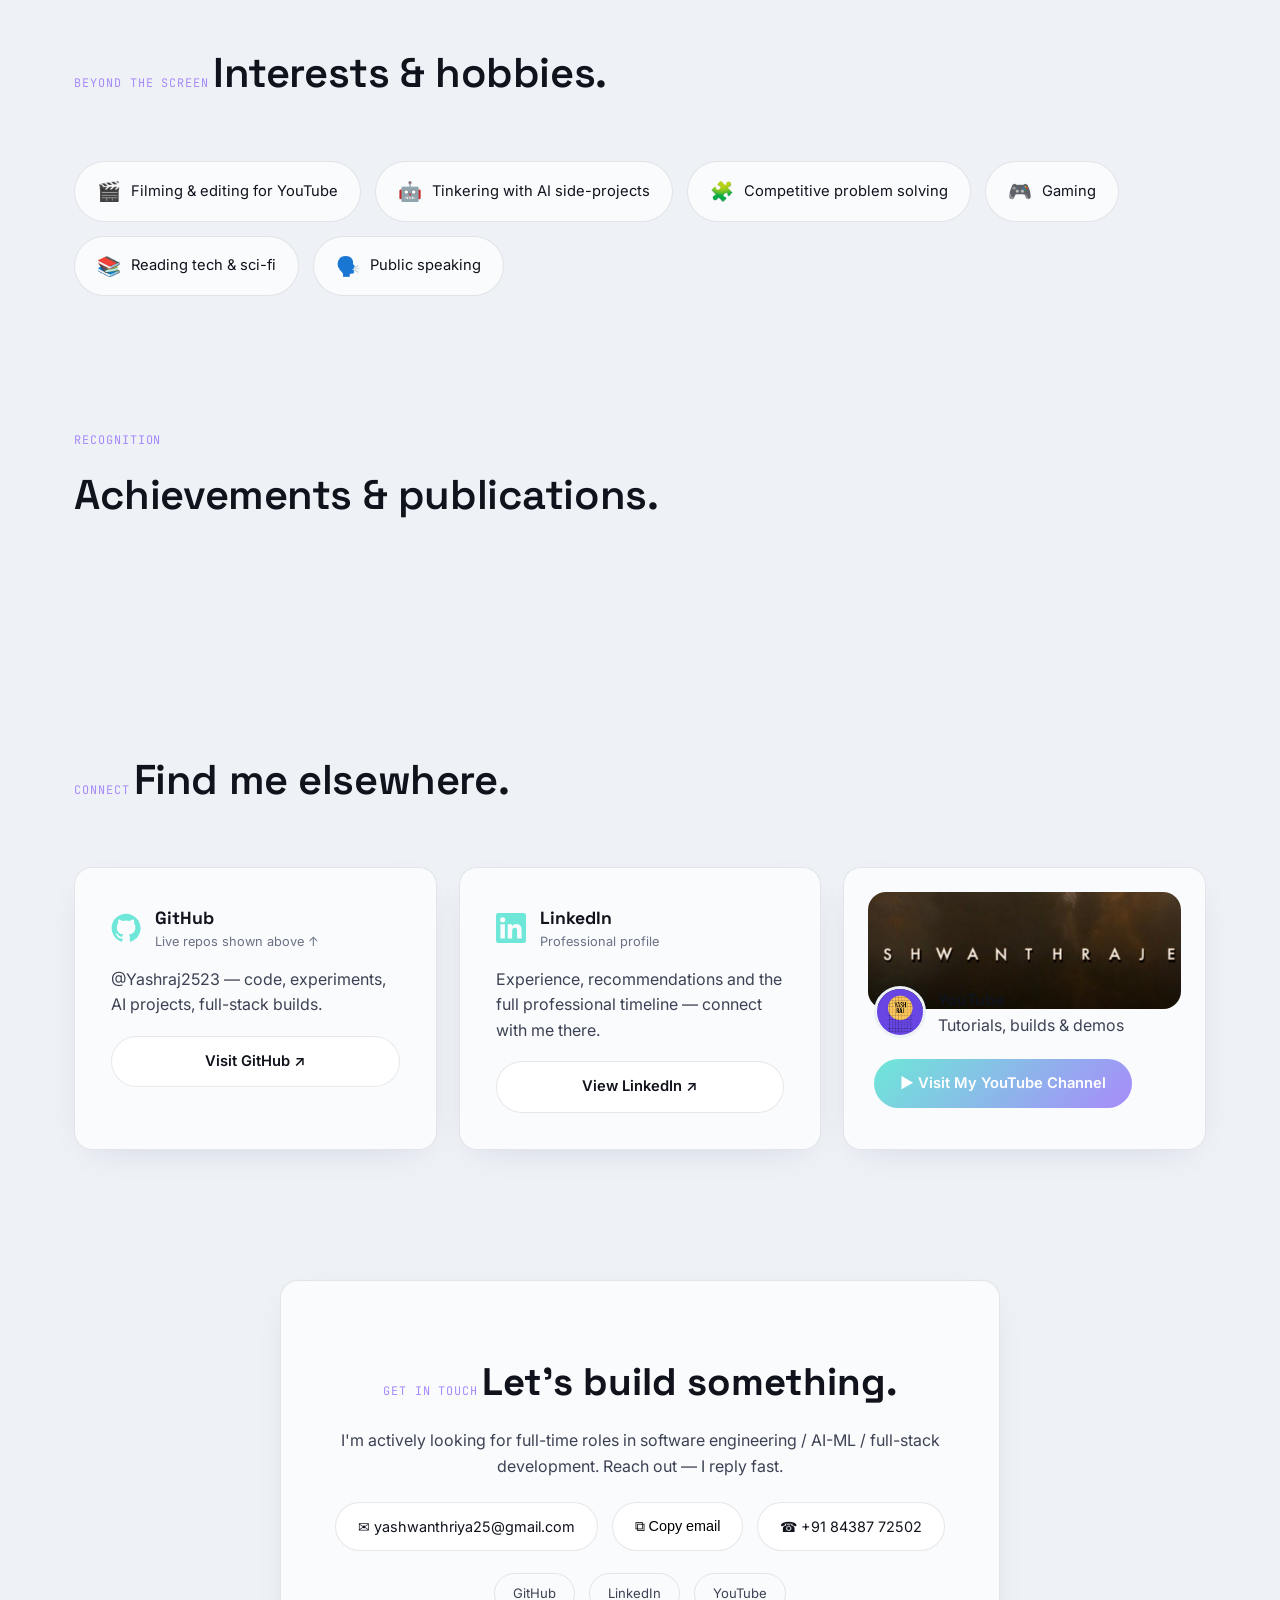
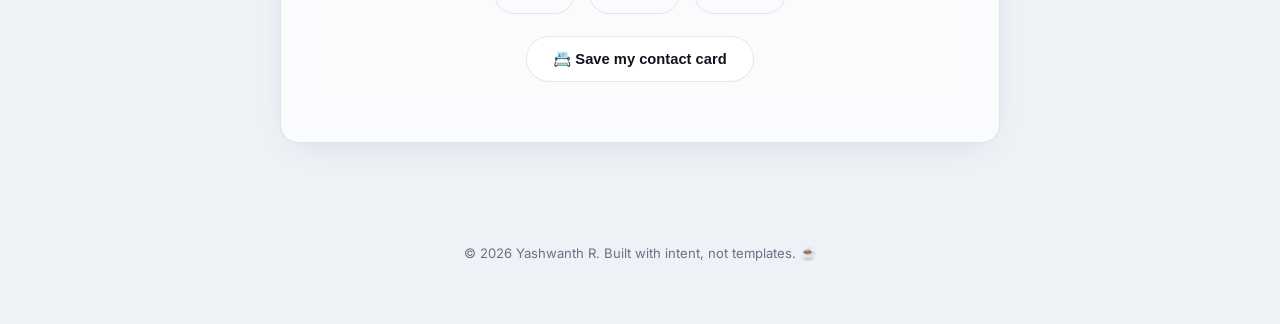
==== commit c71bb5ae: "Add files via upload" ====
--- a/index.html
+++ b/index.html
@@ -456,6 +456,7 @@
     <input id="hireCompany" type="text" placeholder="Company / organization (optional)" autocomplete="organization" />
     <input id="hireContact" type="text" placeholder="Email or phone number" autocomplete="email" required />
     <textarea id="hireMessage" rows="4" placeholder="Role, project, timeline — whatever's useful"></textarea>
+    <input id="hireWebsite" type="text" name="website" class="honeypot-field" tabindex="-1" autocomplete="off" aria-hidden="true" />
     <button id="hireMeSubmit" class="btn btn-primary btn-block">Send</button>
     <p id="hireMeStatus" class="modal-status"></p>
   </div>
--- a/style.css
+++ b/style.css
@@ -287,6 +287,10 @@
 .modal-overlay.show .modal-box{transform:translateY(0) scale(1);}
 .modal-box h3{font-family:var(--font-display); font-size:1.25rem; margin-bottom:6px;}
 .modal-sub{font-size:.82rem; margin-bottom:18px;}
+.honeypot-field{
+  position:absolute !important; left:-9999px !important; width:1px !important; height:1px !important;
+  opacity:0 !important; pointer-events:none !important;
+}
 .modal-box input, .modal-box textarea{
   width:100%; padding:11px 14px; margin-bottom:10px; border-radius:10px;
   background:rgba(0,0,0,.18); border:1px solid var(--glass-border); color:var(--ink-0); font-size:.9rem;
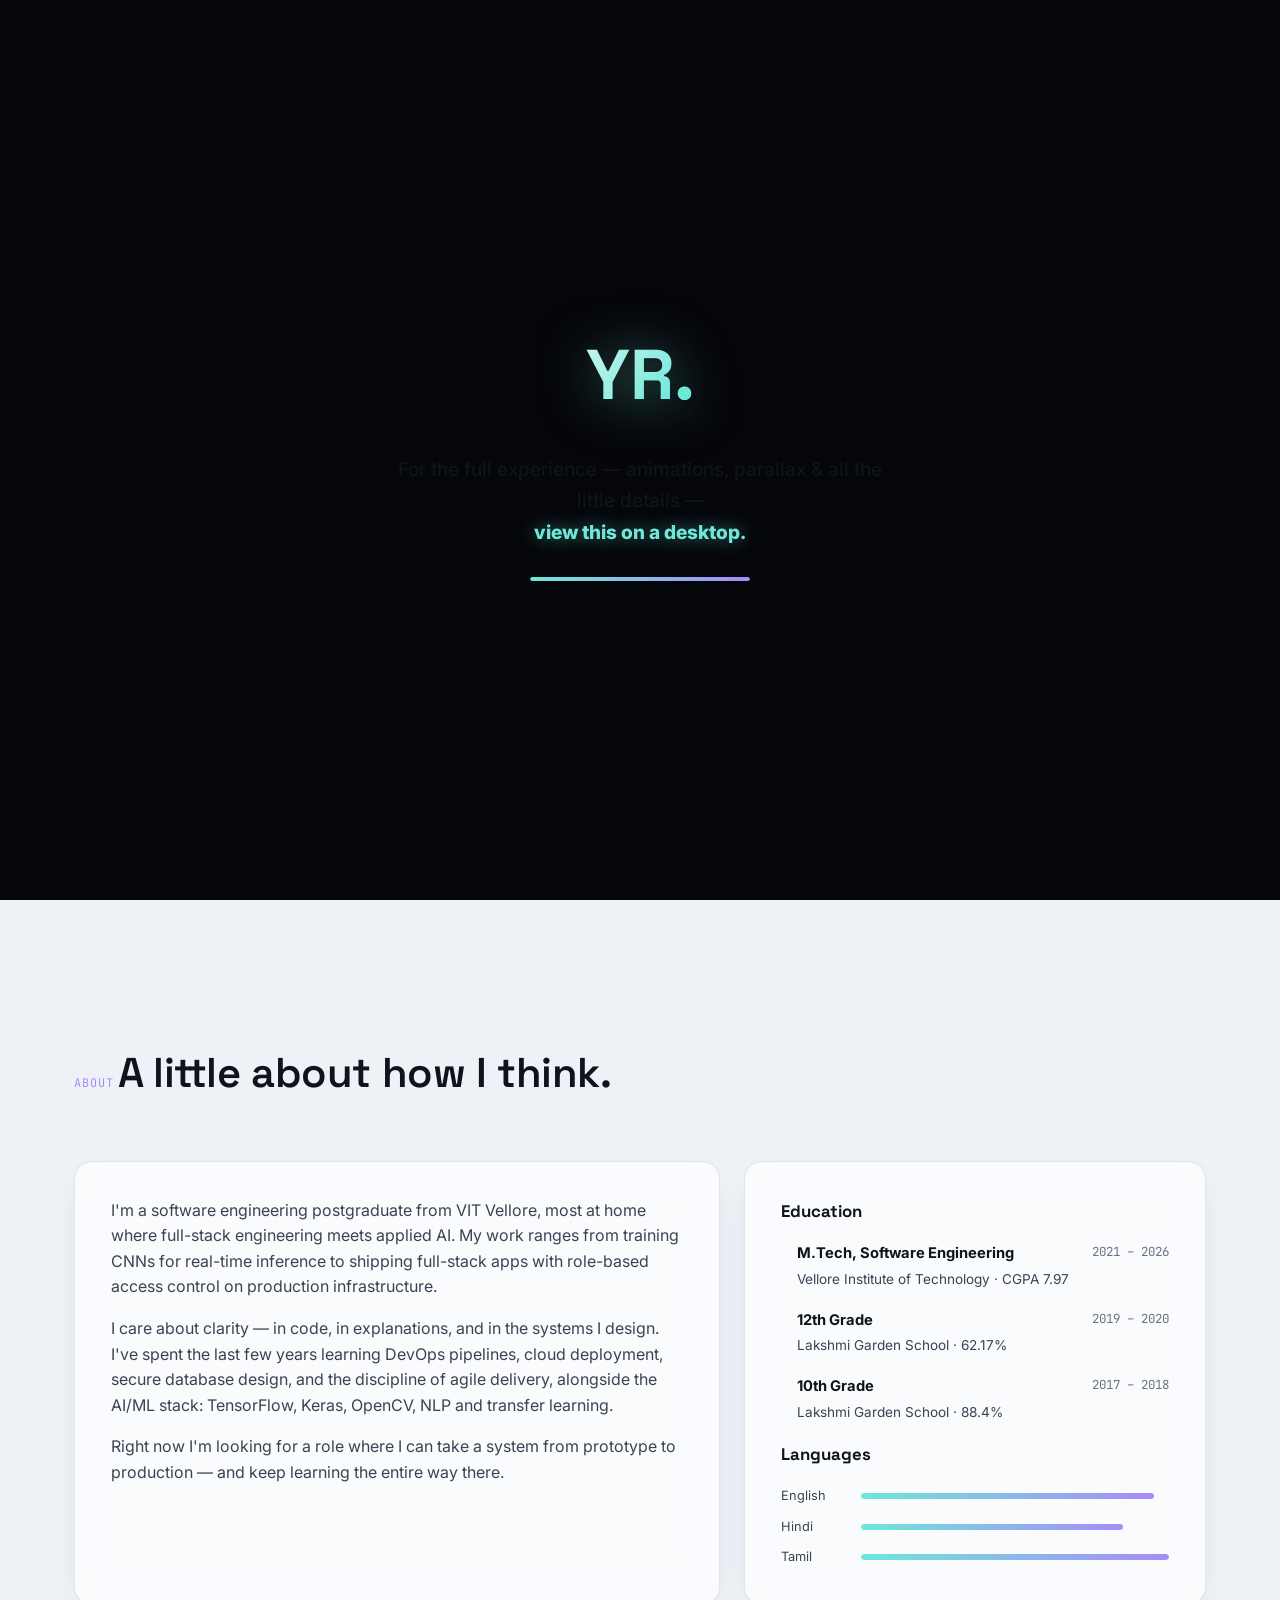
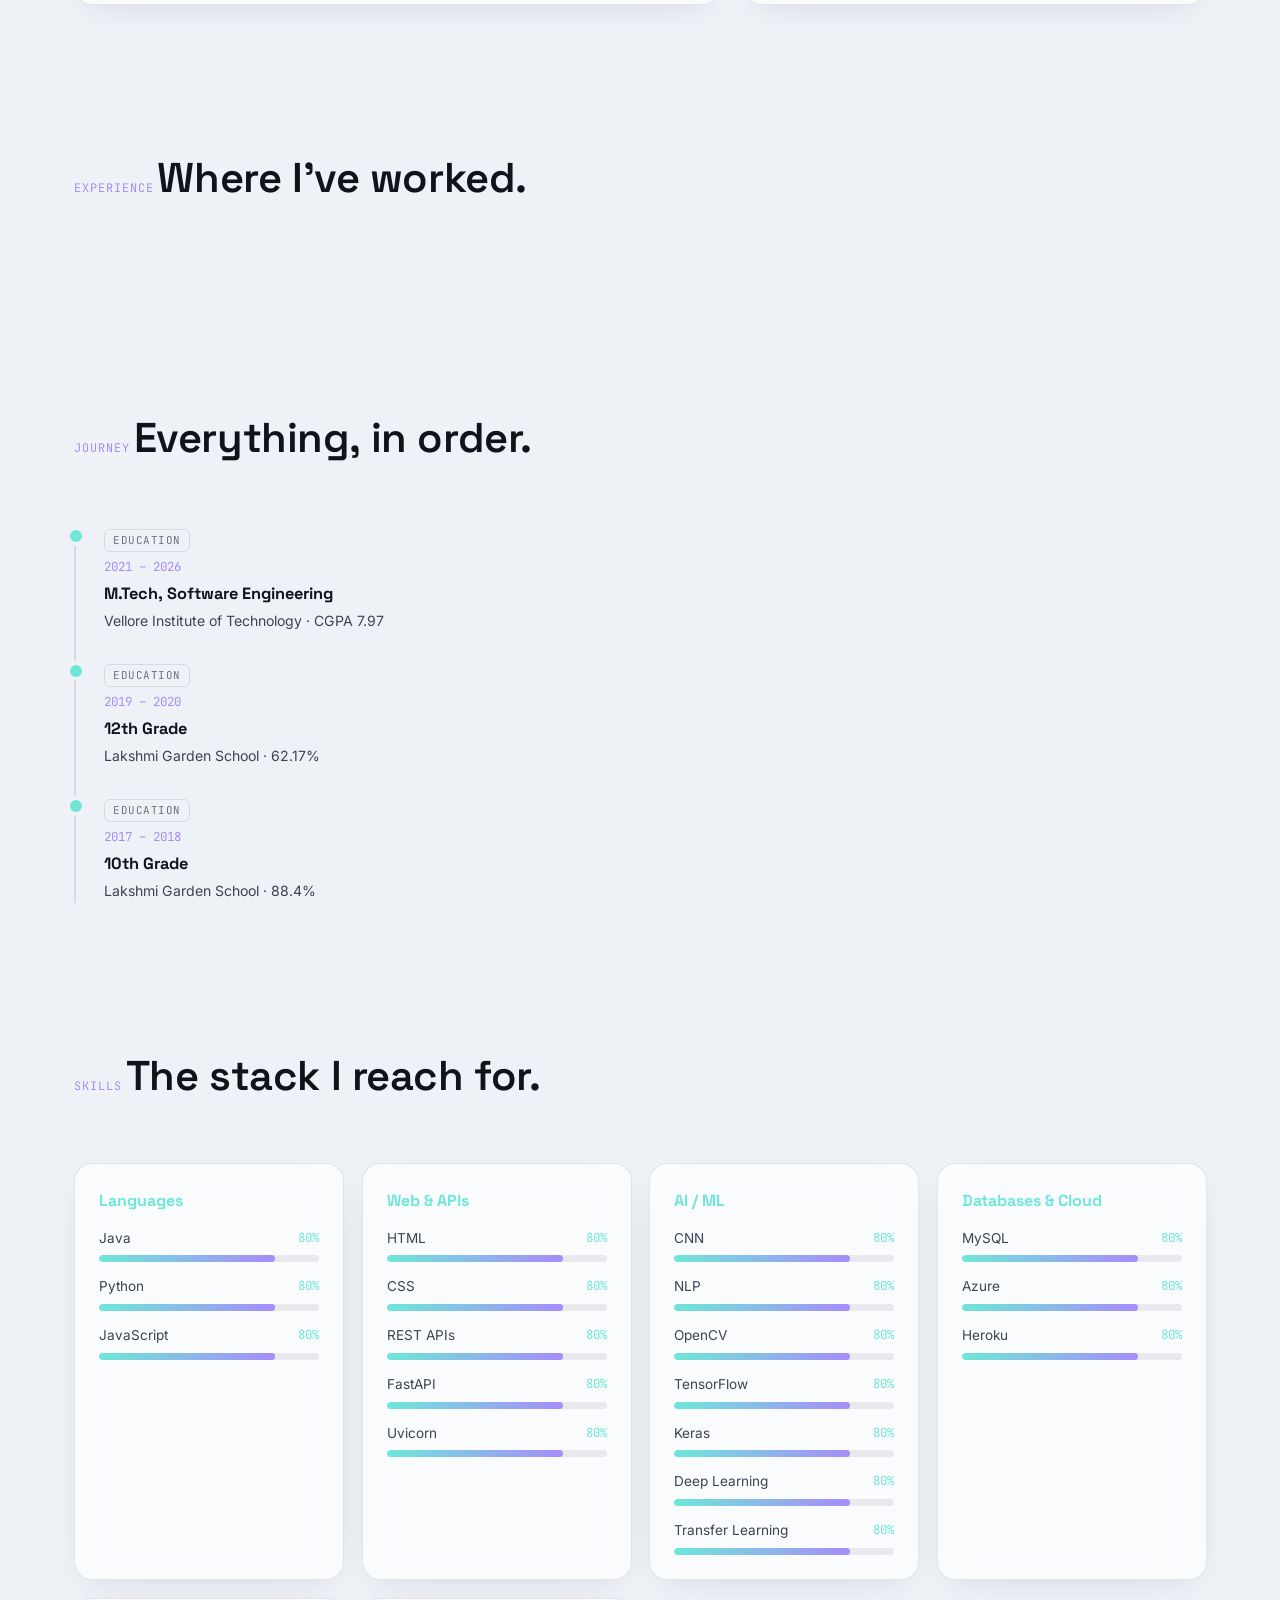
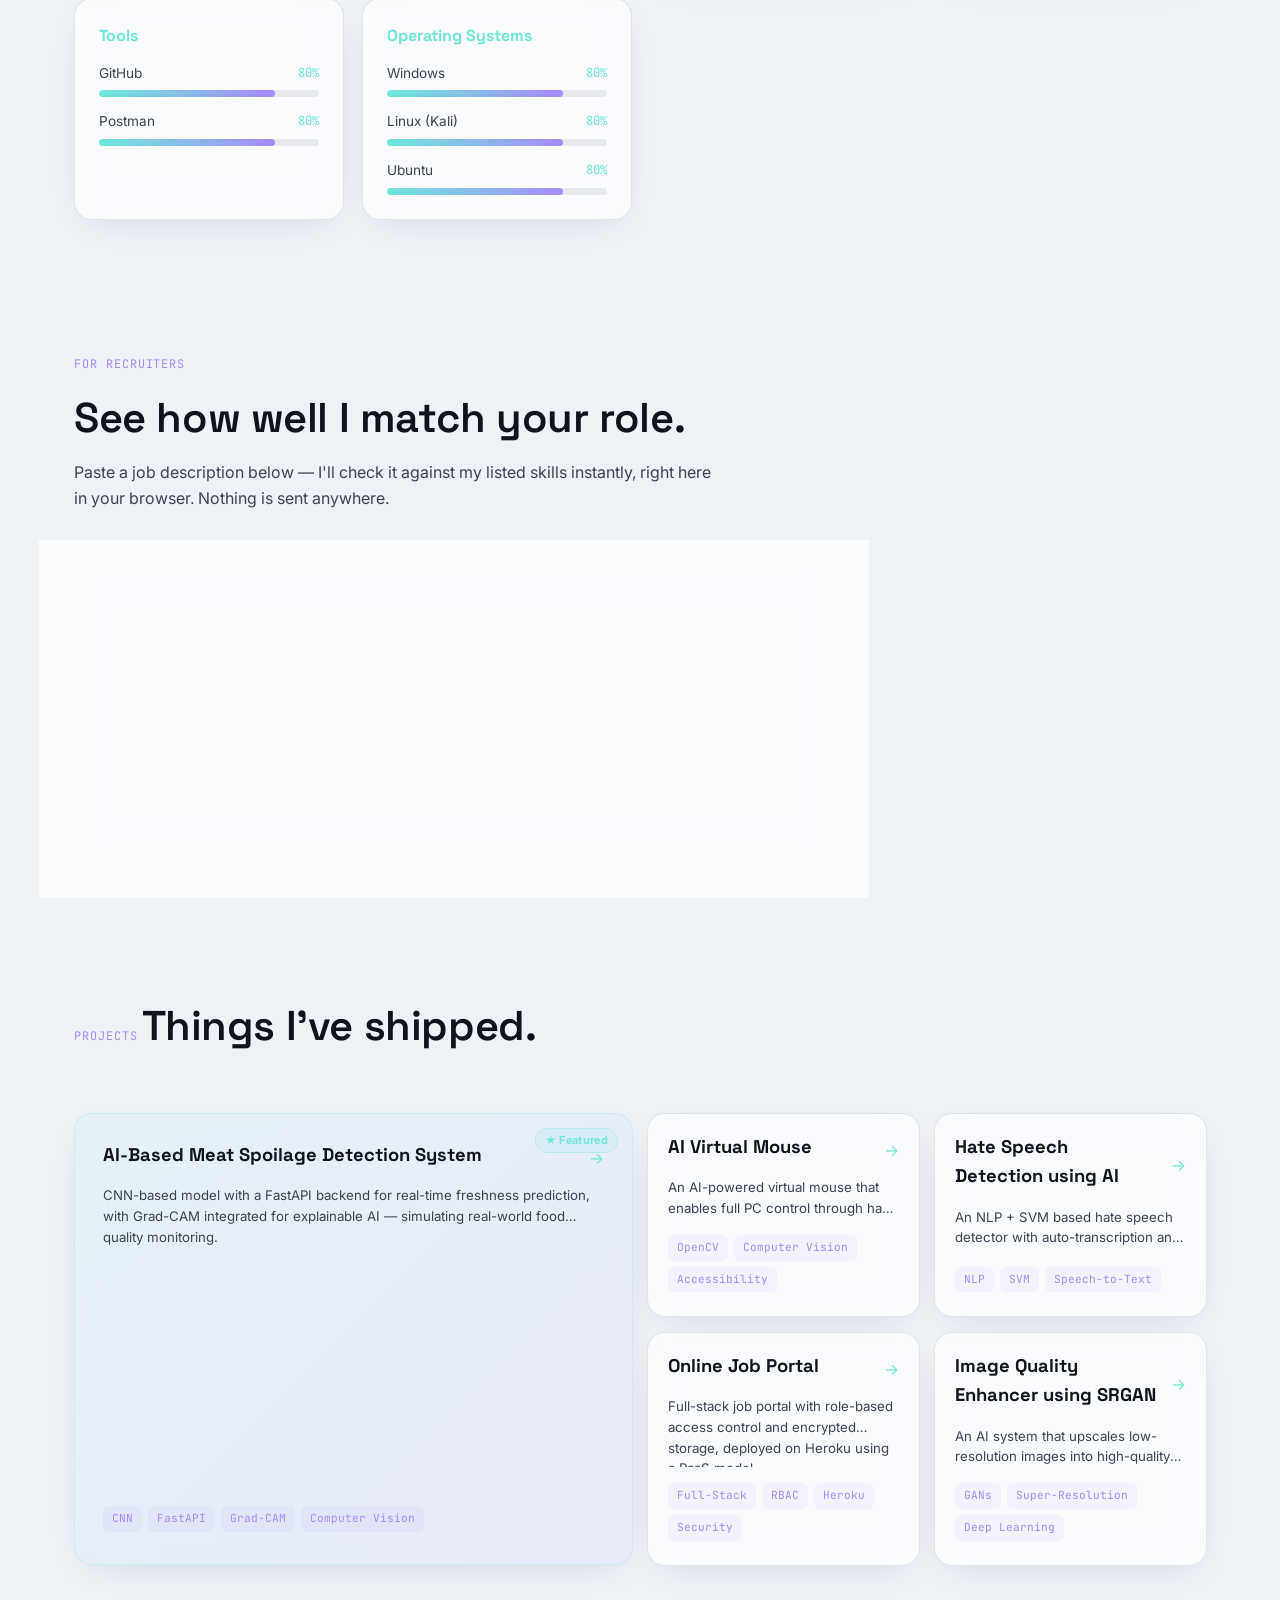
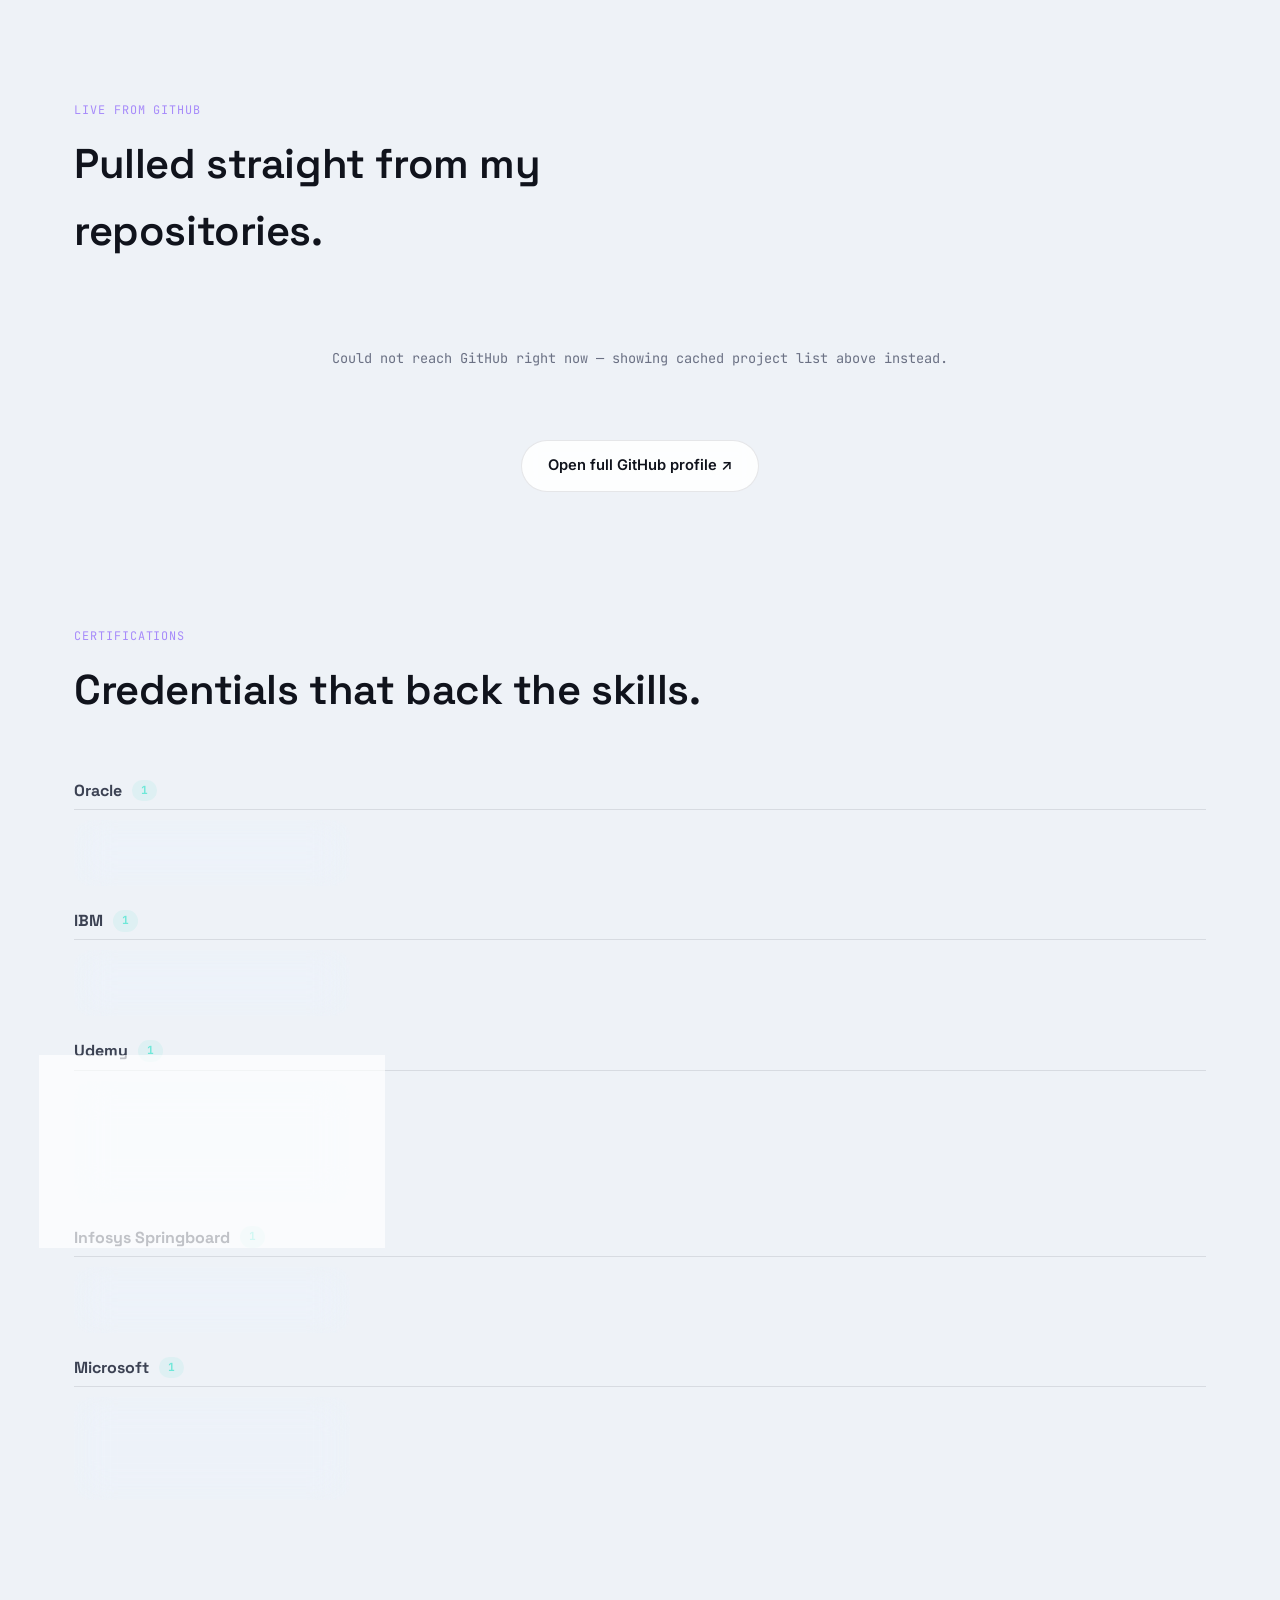
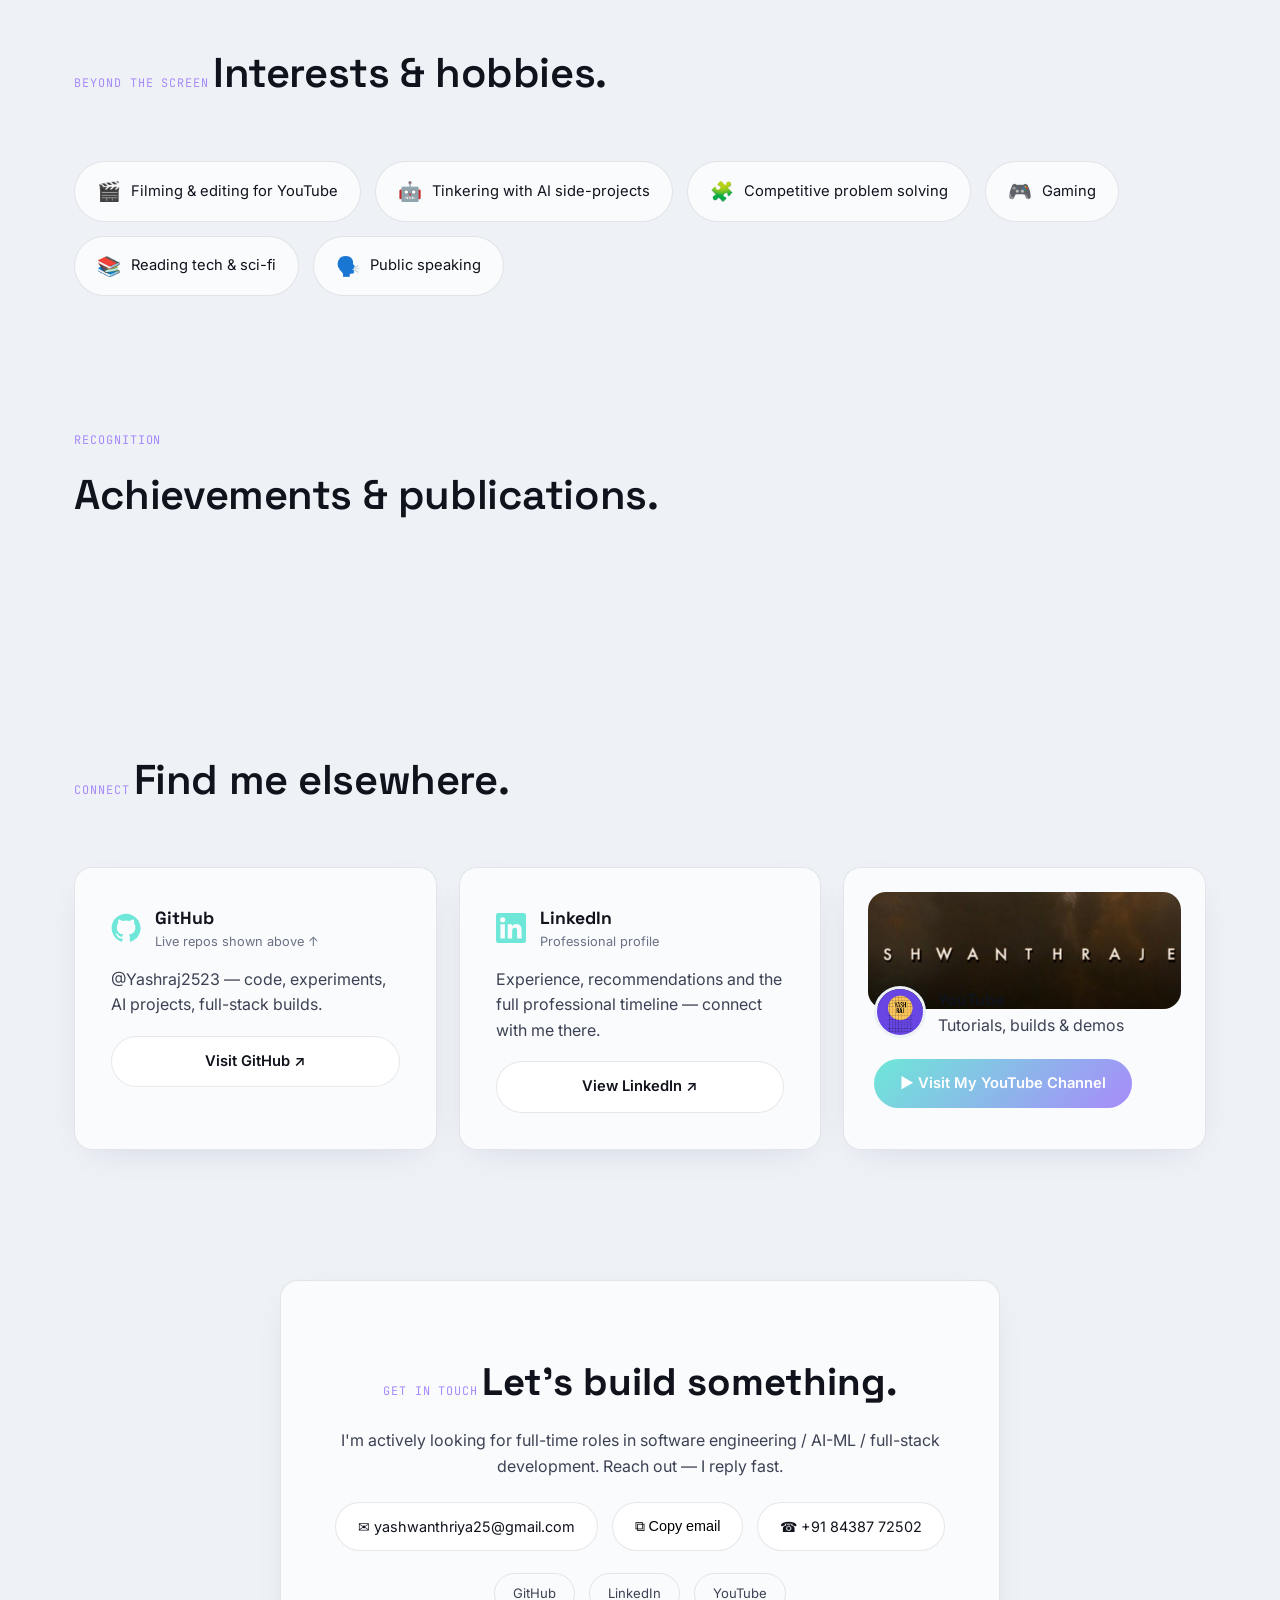
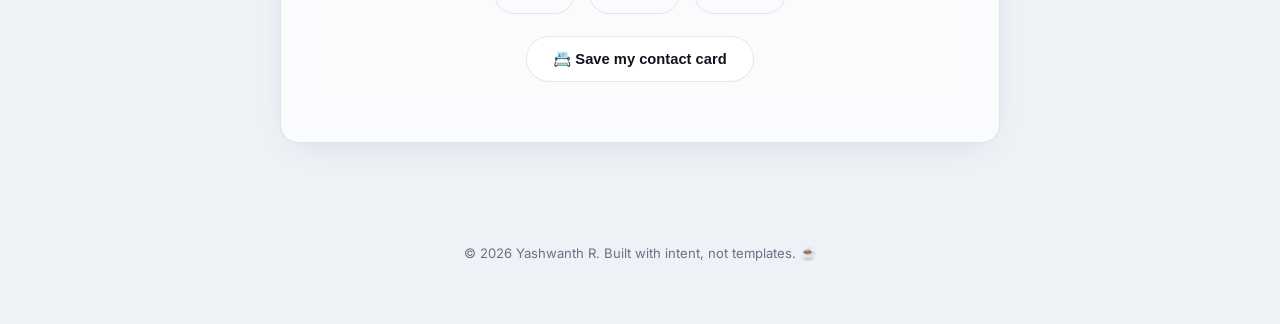
==== commit 4a865f7c: "Add files via upload" ====
--- a/index.html
+++ b/index.html
@@ -88,24 +88,39 @@
   <a href="#" id="logoHome" class="logo">YR<span class="logo-dot">.</span></a>
   <div class="navlinks" id="navLinks"></div>
   <div class="nav-actions">
-    <button id="searchBtn" class="icon-btn" title="Search (Ctrl+K)">
+    <button id="searchBtn" class="icon-btn" title="Search (Ctrl+K)" aria-label="Search and commands">
       <svg viewBox="0 0 24 24" fill="none" stroke="currentColor" stroke-width="2"><circle cx="11" cy="11" r="7"/><path d="M21 21l-4.3-4.3"/></svg>
     </button>
     <button id="recruiterModeBtn" class="recruiter-mode-pill" aria-pressed="false" title="Recruiter Mode — see only the essentials: projects, skills, experience, certs, contact">
       <svg viewBox="0 0 24 24" fill="currentColor" width="15" height="15"><path d="M12 2 2 7l10 5 10-5-10-5Zm0 7.5L4.5 6 12 2.5 19.5 6 12 9.5ZM2 13l10 5 10-5v6l-10 5-10-5v-6Z"/></svg>
       <span class="recruiter-label">Recruiter Mode</span>
     </button>
-    <button id="soundToggleBtn" class="icon-btn" title="Toggle sound">🔊</button>
-    <button id="compactModeBtn" class="icon-btn" title="Compact view — tighter spacing, see more at once">▤</button>
-    <button id="minimapModeBtn" class="icon-btn" title="One-page mode — floating section mini-map">🗺</button>
-    <button id="themeToggle" class="icon-btn" title="Toggle light/dark">
-      <svg id="themeIconMoon" viewBox="0 0 24 24" fill="currentColor"><path d="M21 12.79A9 9 0 1 1 11.21 3a7 7 0 0 0 9.79 9.79Z"/></svg>
-      <svg id="themeIconSun" viewBox="0 0 24 24" fill="currentColor" style="display:none"><path d="M12 4V2m0 20v-2M4 12H2m20 0h-2M5.64 5.64 4.22 4.22m15.56 1.42 1.42-1.42M5.64 18.36l-1.42 1.42m15.56-1.42 1.42 1.42M12 7a5 5 0 1 0 0 10 5 5 0 0 0 0-10Z"/></svg>
-    </button>
-    <div class="nav-auth-wrap">
-      <button id="adminLockBtn" class="icon-btn" type="button" title="Owner sign in">
-        <svg viewBox="0 0 24 24" fill="currentColor"><path d="M12 1a5 5 0 0 0-5 5v3H6a2 2 0 0 0-2 2v9a2 2 0 0 0 2 2h12a2 2 0 0 0 2-2v-9a2 2 0 0 0-2-2h-1V6a5 5 0 0 0-5-5Zm-3 8V6a3 3 0 1 1 6 0v3H9Z"/></svg>
+
+    <div class="nav-more-wrap">
+      <button id="navMoreBtn" class="icon-btn" type="button" title="More options" aria-label="More options" aria-haspopup="true" aria-expanded="false">
+        <svg viewBox="0 0 24 24" fill="currentColor" width="18" height="18"><circle cx="5" cy="12" r="2"/><circle cx="12" cy="12" r="2"/><circle cx="19" cy="12" r="2"/></svg>
       </button>
+      <div id="navMorePopup" class="nav-more-popup hidden" role="menu" aria-label="More options">
+        <button id="themeToggle" class="nav-more-item" type="button" role="menuitem" aria-label="Toggle light and dark theme">
+          <svg id="themeIconMoon" viewBox="0 0 24 24" fill="currentColor" width="16" height="16"><path d="M21 12.79A9 9 0 1 1 11.21 3a7 7 0 0 0 9.79 9.79Z"/></svg>
+          <svg id="themeIconSun" viewBox="0 0 24 24" fill="currentColor" width="16" height="16" style="display:none"><path d="M12 4V2m0 20v-2M4 12H2m20 0h-2M5.64 5.64 4.22 4.22m15.56 1.42 1.42-1.42M5.64 18.36l-1.42 1.42m15.56-1.42 1.42 1.42M12 7a5 5 0 1 0 0 10 5 5 0 0 0 0-10Z"/></svg>
+          <span>Light / dark theme</span>
+        </button>
+        <button id="soundToggleBtn" class="nav-more-item" type="button" role="menuitem" aria-label="Toggle sound effects" aria-pressed="true">
+          <span class="nav-more-icon">🔊</span><span>Sound effects</span>
+        </button>
+        <button id="compactModeBtn" class="nav-more-item" type="button" role="menuitem" aria-label="Toggle compact view" aria-pressed="false">
+          <span class="nav-more-icon">▤</span><span>Compact view</span>
+        </button>
+        <button id="minimapModeBtn" class="nav-more-item" type="button" role="menuitem" aria-label="Toggle one-page mini-map navigation" aria-pressed="false">
+          <span class="nav-more-icon">🗺</span><span>Mini-map nav</span>
+        </button>
+        <div class="nav-more-divider"></div>
+        <button id="adminLockBtn" class="nav-more-item" type="button" role="menuitem" title="Owner sign in">
+          <svg viewBox="0 0 24 24" fill="currentColor" width="16" height="16"><path d="M12 1a5 5 0 0 0-5 5v3H6a2 2 0 0 0-2 2v9a2 2 0 0 0 2 2h12a2 2 0 0 0 2-2v-9a2 2 0 0 0-2-2h-1V6a5 5 0 0 0-5-5Zm-3 8V6a3 3 0 1 1 6 0v3H9Z"/></svg>
+          <span>Owner sign in</span>
+        </button>
+      </div>
       <div id="loginPopup" class="login-popup hidden">
         <div class="admin-field"><label>Email</label><input id="loginEmail" type="email" autocomplete="username" /></div>
         <div class="admin-field"><label>Password</label><input id="loginPass" type="password" autocomplete="current-password" /></div>
@@ -113,6 +128,7 @@
         <p id="loginStatus" class="modal-status"></p>
       </div>
     </div>
+
     <button id="hireMeBtn" type="button" class="navcta btn-magnetic">Hire me</button>
   </div>
 </nav>
@@ -132,7 +148,7 @@
 <nav id="minimapNav" class="minimap-nav hidden" aria-label="Section mini-map"></nav>
 
 <!-- ================= COMMAND PALETTE / GLOBAL SEARCH (Ctrl+K) ================= -->
-<div id="paletteOverlay" class="modal-overlay hidden">
+<div id="paletteOverlay" class="modal-overlay hidden" role="dialog" aria-modal="true" aria-label="Search and commands">
   <div class="glass modal-box palette-box">
     <input id="paletteInput" type="text" placeholder="Search projects, skills, certifications… or type a command" autocomplete="off" />
     <div id="paletteResults" class="palette-results"></div>
@@ -388,7 +404,7 @@
 <button id="quizLauncherBtn" class="floating-quiz-btn gated-icon hidden" title="Quick tech quiz">🧠</button>
 
 <!-- ================= TECH QUIZ ================= -->
-<div id="quizOverlay" class="modal-overlay hidden">
+<div id="quizOverlay" class="modal-overlay hidden" role="dialog" aria-modal="true" aria-label="Tech quiz">
   <div class="glass modal-box quiz-box">
     <button id="quizCloseBtn" class="modal-close" aria-label="Close">✕</button>
     <div id="quizQuestionView">
@@ -447,7 +463,7 @@
 </div>
 
 <!-- ================= HIRE ME ================= -->
-<div id="hireMeOverlay" class="modal-overlay hidden">
+<div id="hireMeOverlay" class="modal-overlay hidden" role="dialog" aria-modal="true" aria-label="Contact form">
   <div class="glass modal-box hire-me-box">
     <button id="hireMeClose" class="modal-close" aria-label="Close">✕</button>
     <h3>💼 Let's talk.</h3>
@@ -463,7 +479,7 @@
 </div>
 
 <!-- ================= VISITOR INFO GATE (before games/hints) ================= -->
-<div id="visitorGateOverlay" class="modal-overlay hidden">
+<div id="visitorGateOverlay" class="modal-overlay hidden" role="dialog" aria-modal="true" aria-label="Quick intro before you play">
   <div class="glass modal-box">
     <button id="visitorGateClose" class="modal-close" aria-label="Close">✕</button>
     <h3>👋 Quick intro before you play</h3>
@@ -476,7 +492,7 @@
 </div>
 
 <!-- ================= GAME HUB (Bug Squash / Snake / Dino) ================= -->
-<div id="gameOverlay" class="modal-overlay hidden">
+<div id="gameOverlay" class="modal-overlay hidden" role="dialog" aria-modal="true" aria-label="Mini-games">
   <div class="glass modal-box game-box">
     <button id="gameCloseBtn" class="modal-close" aria-label="Close">✕</button>
 
--- a/style.css
+++ b/style.css
@@ -831,7 +831,26 @@
   white-space:nowrap; pointer-events:none;
 }
 .nav-admin-title.hidden{ display:none; }
-.nav-auth-wrap{ position:relative; }
+.nav-auth-wrap, .nav-more-wrap{ position:relative; }
+
+/* ============ NAV "MORE" DROPDOWN (consolidated utility controls) ============ */
+.nav-more-popup{
+  position:absolute; top:calc(100% + 10px); right:0; min-width:210px; z-index:200;
+  background:var(--glass-bg-strong); border:1px solid var(--glass-border); border-radius:16px;
+  padding:8px; backdrop-filter:blur(16px); box-shadow:0 16px 40px rgba(0,0,0,.4);
+  display:flex; flex-direction:column; gap:2px;
+  opacity:1; transform:translateY(0); transition:opacity .2s var(--ease), transform .2s var(--ease);
+}
+.nav-more-popup.hidden{ display:none; }
+.nav-more-item{
+  display:flex; align-items:center; gap:10px; width:100%; padding:10px 12px; border-radius:10px;
+  background:transparent; border:none; color:var(--ink-1); font-size:.85rem; cursor:pointer; text-align:left;
+  transition:background .2s var(--ease), color .2s var(--ease);
+}
+.nav-more-item:hover, .nav-more-item:focus-visible{ background:rgba(110,231,216,.08); color:var(--ink-0); }
+.nav-more-item[aria-pressed="true"]{ color:var(--accent-1); }
+.nav-more-icon{ width:16px; text-align:center; font-size:.95rem; }
+.nav-more-divider{ height:1px; background:var(--glass-border); margin:6px 8px; }
 #navSignInBtn.hidden, #signOutBtn.hidden{ display:none; }
 .login-popup{
   position:absolute; top:calc(100% + 10px); right:0; width:260px; z-index:200;
@@ -926,6 +945,13 @@
 .admin-card{margin-bottom:18px; break-inside:avoid; display:inline-block; vertical-align:top; width:100%;}
 
 .admin-data-table-wrap{ margin-top:6px; width:100%; }
+.version-history-list{ display:flex; flex-direction:column; gap:10px; margin-top:10px; }
+.version-history-item{
+  display:flex; align-items:center; justify-content:space-between; gap:16px; flex-wrap:wrap;
+  padding:14px 18px; border-radius:12px; background:var(--glass-bg); border:1px solid var(--glass-border);
+}
+.version-history-date{ font-size:.85rem; font-weight:600; color:var(--ink-0); }
+.version-history-preview{ font-size:.78rem; color:var(--ink-2); margin-top:2px; }
 .analytics-summary-row{ display:flex; gap:14px; flex-wrap:wrap; margin-top:10px; }
 .jd-pitch-card{
   margin-top:20px; padding:18px 20px; border-radius:14px;
@@ -1522,9 +1548,6 @@
 @keyframes recruiterPulse{ 0%,100%{ box-shadow:0 0 0 0 rgba(167,139,250,.35); } 50%{ box-shadow:0 0 0 6px rgba(167,139,250,0); } }
 @media (max-width:920px){ .recruiter-mode-pill span, .recruiter-mode-pill{ font-size:.74rem; padding:8px 12px; } }
 
-/* ============ SOUND TOGGLE ============ */
-#soundToggleBtn{ font-size:1.1rem; }
-
 /* ============ RECRUITER MODE CALLOUT (first visit only) ============ */
 .recruiter-callout{
   position:fixed; top:74px; right:24px; z-index:150; max-width:280px; padding:14px 18px; border-radius:14px;
